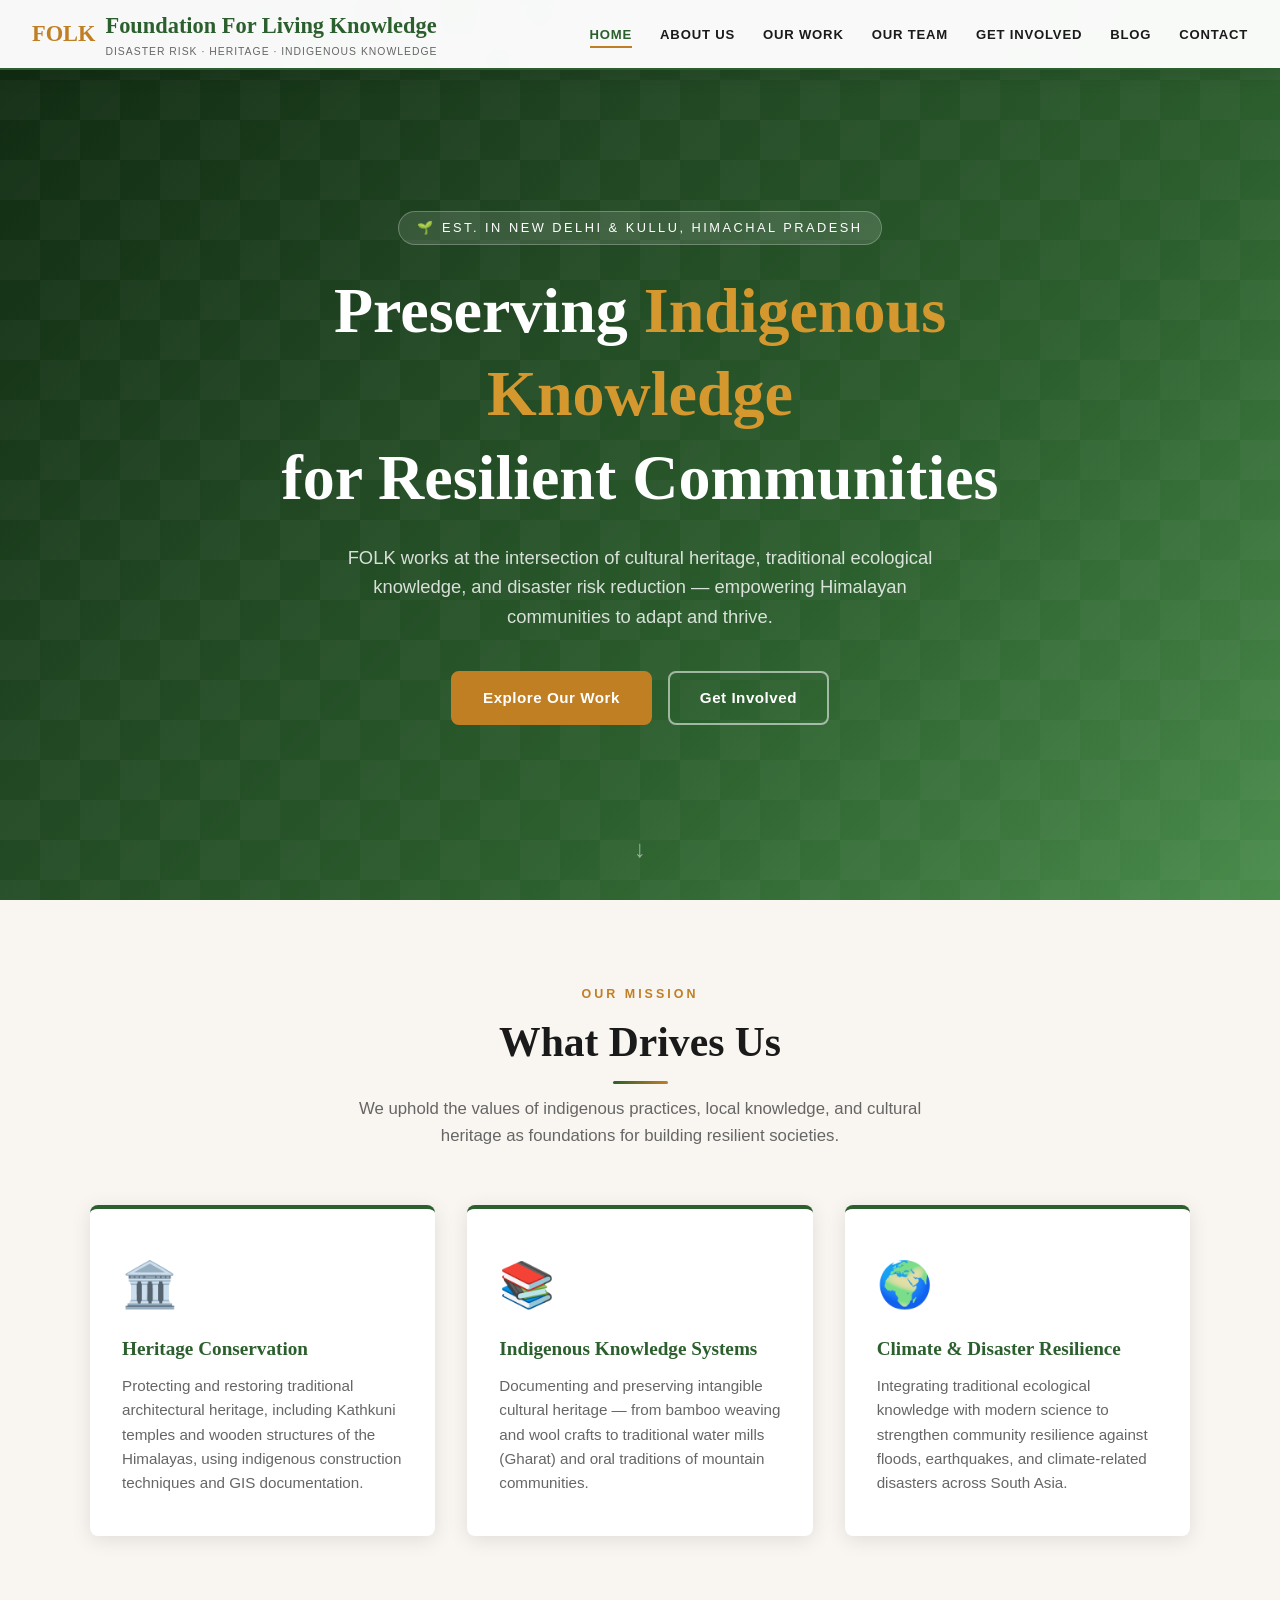
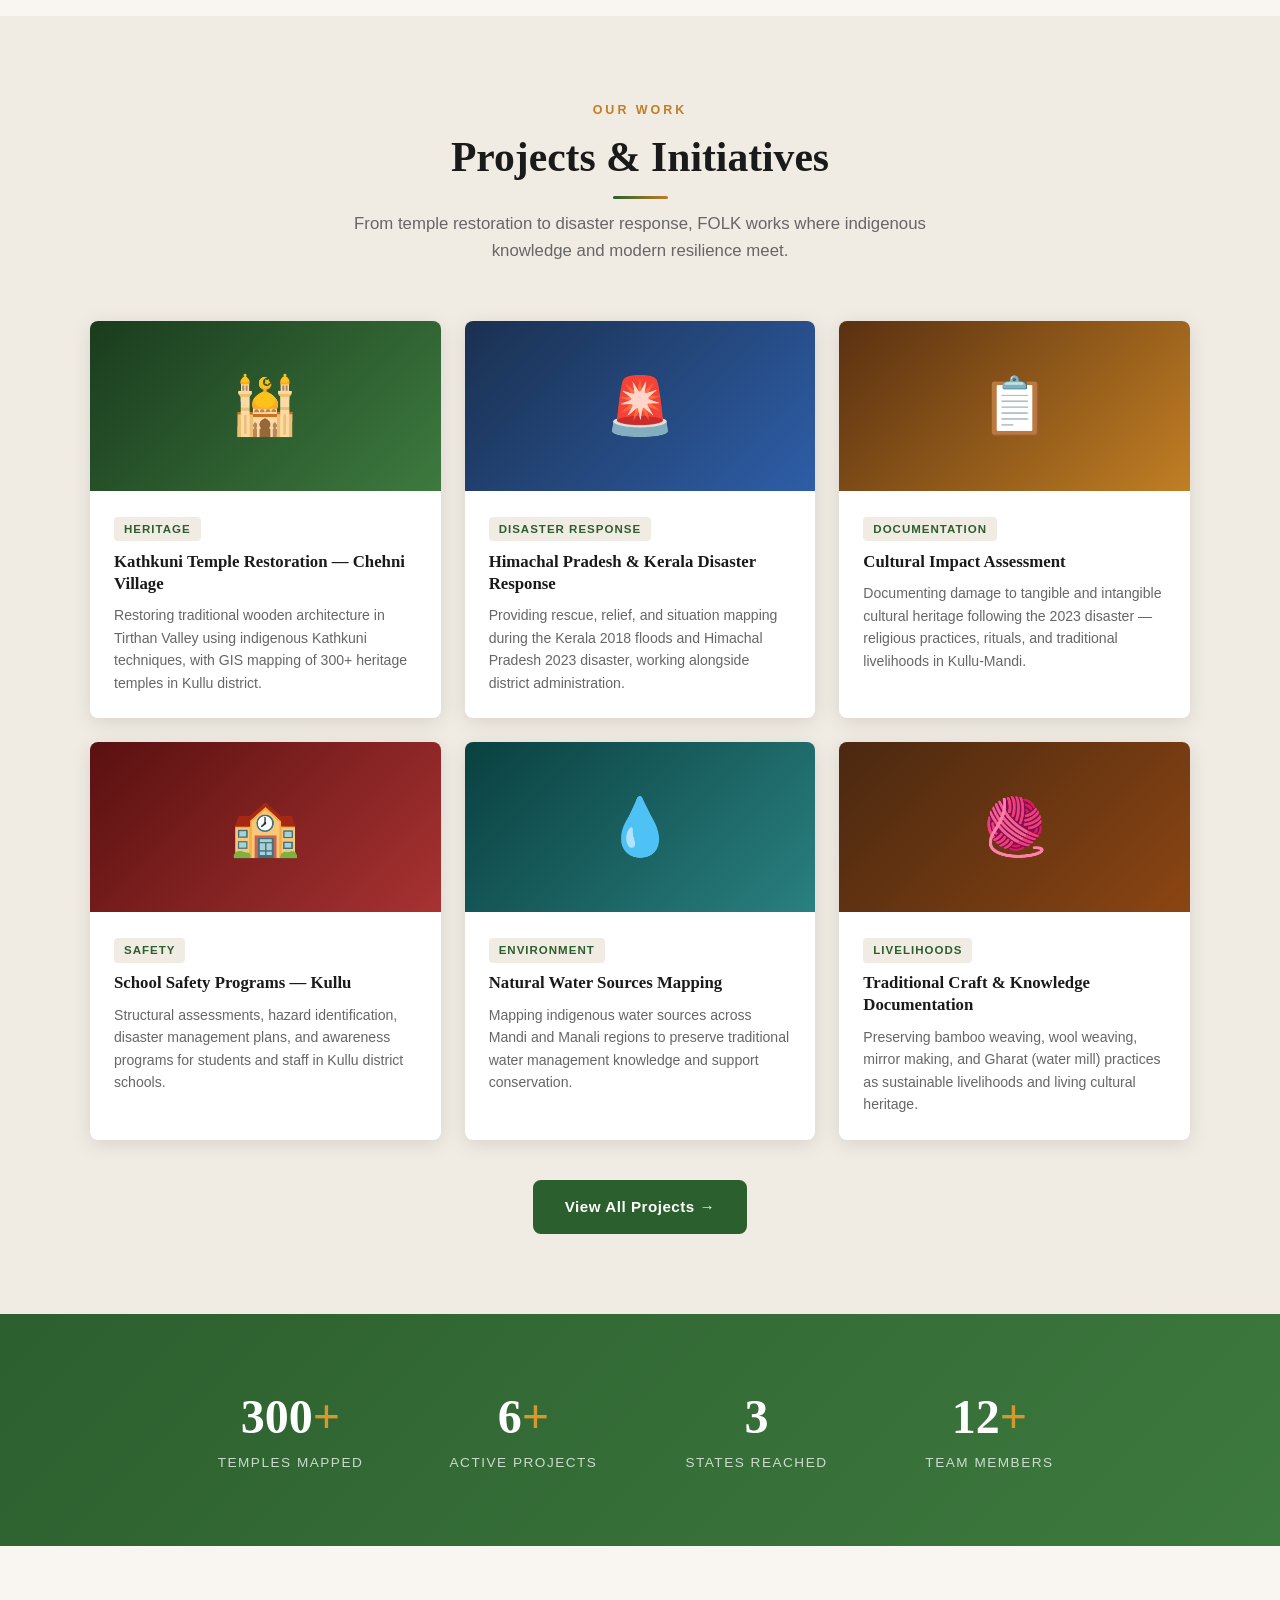
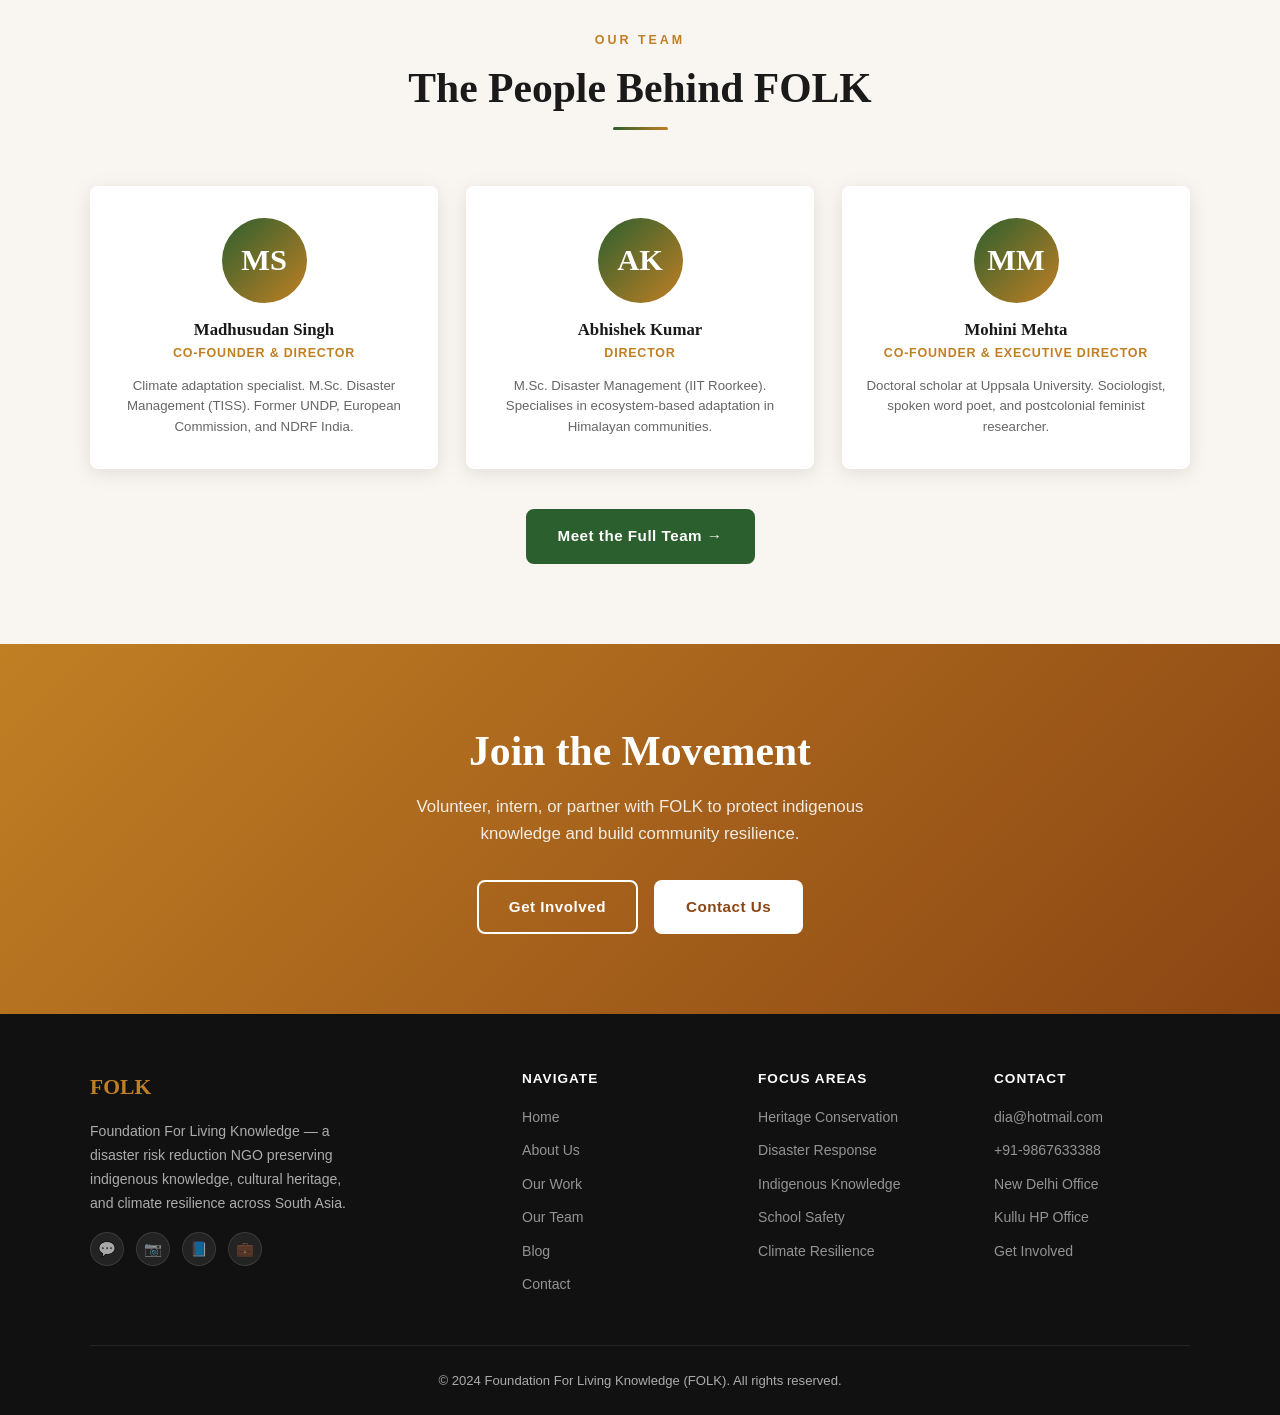
==== index.html @ 26326aa1 "Initial commit: FOLK website — hardcoded HTML/CSS/JS from folkglobal.org" ====
<!DOCTYPE html>
<html lang="en">
<head>
  <meta charset="UTF-8" />
  <meta name="viewport" content="width=device-width, initial-scale=1.0" />
  <title>FOLK — Foundation For Living Knowledge</title>
  <meta name="description" content="FOLK (Foundation For Living Knowledge) works to uphold indigenous practices, local knowledge, and cultural heritage for resilient societies facing disaster and climate change." />
  <meta name="keywords" content="FOLK, indigenous knowledge, disaster risk reduction, heritage conservation, Himachal Pradesh, climate resilience" />
  <link rel="canonical" href="https://folkglobal.org/" />
  <meta property="og:title" content="FOLK — Foundation For Living Knowledge" />
  <meta property="og:description" content="Upholding indigenous practices and cultural heritage for resilient communities." />
  <meta property="og:type" content="website" />
  <link rel="stylesheet" href="css/style.css" />
  <link rel="icon" href="data:image/svg+xml,<svg xmlns='http://www.w3.org/2000/svg' viewBox='0 0 100 100'><text y='.9em' font-size='90'>🌿</text></svg>" />
</head>
<body>

  <!-- Navbar -->
  <nav class="navbar">
    <a href="index.html" class="logo">
      <span class="folk">FOLK</span>
      <span>
        Foundation For Living Knowledge
        <span class="logo-sub">Disaster Risk · Heritage · Indigenous Knowledge</span>
      </span>
    </a>
    <button class="nav-toggle" aria-label="Toggle navigation">
      <span></span><span></span><span></span>
    </button>
    <ul class="nav-links">
      <li><a href="index.html" class="active">Home</a></li>
      <li><a href="about.html">About Us</a></li>
      <li><a href="our-work.html">Our Work</a></li>
      <li><a href="our-team.html">Our Team</a></li>
      <li><a href="get-involved.html">Get Involved</a></li>
      <li><a href="blog.html">Blog</a></li>
      <li><a href="contact.html">Contact</a></li>
    </ul>
  </nav>

  <!-- Hero -->
  <section class="hero">
    <div class="hero-content">
      <div class="hero-badge">🌱 Est. in New Delhi &amp; Kullu, Himachal Pradesh</div>
      <h1>Preserving <em>Indigenous Knowledge</em><br>for Resilient Communities</h1>
      <p>FOLK works at the intersection of cultural heritage, traditional ecological knowledge, and disaster risk reduction — empowering Himalayan communities to adapt and thrive.</p>
      <div class="hero-buttons">
        <a href="our-work.html" class="btn btn-primary">Explore Our Work</a>
        <a href="get-involved.html" class="btn btn-outline">Get Involved</a>
      </div>
    </div>
    <div class="hero-scroll">↓</div>
  </section>

  <!-- Mission Pillars -->
  <section class="section">
    <div class="container">
      <div class="section-header">
        <span class="section-label">Our Mission</span>
        <h2>What Drives Us</h2>
        <div class="divider"></div>
        <p>We uphold the values of indigenous practices, local knowledge, and cultural heritage as foundations for building resilient societies.</p>
      </div>
      <div class="pillars-grid">
        <div class="pillar-card">
          <div class="pillar-icon">🏛️</div>
          <h3>Heritage Conservation</h3>
          <p>Protecting and restoring traditional architectural heritage, including Kathkuni temples and wooden structures of the Himalayas, using indigenous construction techniques and GIS documentation.</p>
        </div>
        <div class="pillar-card">
          <div class="pillar-icon">📚</div>
          <h3>Indigenous Knowledge Systems</h3>
          <p>Documenting and preserving intangible cultural heritage — from bamboo weaving and wool crafts to traditional water mills (Gharat) and oral traditions of mountain communities.</p>
        </div>
        <div class="pillar-card">
          <div class="pillar-icon">🌍</div>
          <h3>Climate &amp; Disaster Resilience</h3>
          <p>Integrating traditional ecological knowledge with modern science to strengthen community resilience against floods, earthquakes, and climate-related disasters across South Asia.</p>
        </div>
      </div>
    </div>
  </section>

  <!-- Our Work Highlights -->
  <section class="section section-alt">
    <div class="container">
      <div class="section-header">
        <span class="section-label">Our Work</span>
        <h2>Projects &amp; Initiatives</h2>
        <div class="divider"></div>
        <p>From temple restoration to disaster response, FOLK works where indigenous knowledge and modern resilience meet.</p>
      </div>
      <div class="work-grid">
        <div class="work-card">
          <div class="work-card-img wc-green">🕌</div>
          <div class="work-card-body">
            <span class="work-tag">Heritage</span>
            <h3>Kathkuni Temple Restoration — Chehni Village</h3>
            <p>Restoring traditional wooden architecture in Tirthan Valley using indigenous Kathkuni techniques, with GIS mapping of 300+ heritage temples in Kullu district.</p>
          </div>
        </div>
        <div class="work-card">
          <div class="work-card-img wc-blue">🚨</div>
          <div class="work-card-body">
            <span class="work-tag">Disaster Response</span>
            <h3>Himachal Pradesh &amp; Kerala Disaster Response</h3>
            <p>Providing rescue, relief, and situation mapping during the Kerala 2018 floods and Himachal Pradesh 2023 disaster, working alongside district administration.</p>
          </div>
        </div>
        <div class="work-card">
          <div class="work-card-img wc-amber">📋</div>
          <div class="work-card-body">
            <span class="work-tag">Documentation</span>
            <h3>Cultural Impact Assessment</h3>
            <p>Documenting damage to tangible and intangible cultural heritage following the 2023 disaster — religious practices, rituals, and traditional livelihoods in Kullu-Mandi.</p>
          </div>
        </div>
        <div class="work-card">
          <div class="work-card-img wc-red">🏫</div>
          <div class="work-card-body">
            <span class="work-tag">Safety</span>
            <h3>School Safety Programs — Kullu</h3>
            <p>Structural assessments, hazard identification, disaster management plans, and awareness programs for students and staff in Kullu district schools.</p>
          </div>
        </div>
        <div class="work-card">
          <div class="work-card-img wc-teal">💧</div>
          <div class="work-card-body">
            <span class="work-tag">Environment</span>
            <h3>Natural Water Sources Mapping</h3>
            <p>Mapping indigenous water sources across Mandi and Manali regions to preserve traditional water management knowledge and support conservation.</p>
          </div>
        </div>
        <div class="work-card">
          <div class="work-card-img wc-brown">🧶</div>
          <div class="work-card-body">
            <span class="work-tag">Livelihoods</span>
            <h3>Traditional Craft &amp; Knowledge Documentation</h3>
            <p>Preserving bamboo weaving, wool weaving, mirror making, and Gharat (water mill) practices as sustainable livelihoods and living cultural heritage.</p>
          </div>
        </div>
      </div>
      <div style="text-align:center;margin-top:2.5rem">
        <a href="our-work.html" class="btn btn-green">View All Projects →</a>
      </div>
    </div>
  </section>

  <!-- Stats -->
  <section class="stats-section">
    <div class="stats-grid">
      <div class="stat-item"><h3>300<span>+</span></h3><p>Temples Mapped</p></div>
      <div class="stat-item"><h3>6<span>+</span></h3><p>Active Projects</p></div>
      <div class="stat-item"><h3>3</h3><p>States Reached</p></div>
      <div class="stat-item"><h3>12<span>+</span></h3><p>Team Members</p></div>
    </div>
  </section>

  <!-- Team Preview -->
  <section class="section">
    <div class="container">
      <div class="section-header">
        <span class="section-label">Our Team</span>
        <h2>The People Behind FOLK</h2>
        <div class="divider"></div>
      </div>
      <div class="team-grid">
        <div class="team-card">
          <div class="team-avatar">MS</div>
          <h3>Madhusudan Singh</h3>
          <div class="role">Co-Founder &amp; Director</div>
          <p>Climate adaptation specialist. M.Sc. Disaster Management (TISS). Former UNDP, European Commission, and NDRF India.</p>
        </div>
        <div class="team-card">
          <div class="team-avatar">AK</div>
          <h3>Abhishek Kumar</h3>
          <div class="role">Director</div>
          <p>M.Sc. Disaster Management (IIT Roorkee). Specialises in ecosystem-based adaptation in Himalayan communities.</p>
        </div>
        <div class="team-card">
          <div class="team-avatar">MM</div>
          <h3>Mohini Mehta</h3>
          <div class="role">Co-Founder &amp; Executive Director</div>
          <p>Doctoral scholar at Uppsala University. Sociologist, spoken word poet, and postcolonial feminist researcher.</p>
        </div>
      </div>
      <div style="text-align:center;margin-top:2.5rem">
        <a href="our-team.html" class="btn btn-green">Meet the Full Team →</a>
      </div>
    </div>
  </section>

  <!-- CTA -->
  <section class="cta-section">
    <div class="container">
      <h2>Join the Movement</h2>
      <p>Volunteer, intern, or partner with FOLK to protect indigenous knowledge and build community resilience.</p>
      <div style="display:flex;gap:1rem;justify-content:center;flex-wrap:wrap">
        <a href="get-involved.html" class="btn btn-outline" style="border-color:white;color:white">Get Involved</a>
        <a href="contact.html" class="btn" style="background:white;color:var(--accent)">Contact Us</a>
      </div>
    </div>
  </section>

  <!-- Footer -->
  <footer class="footer">
    <div class="footer-grid">
      <div class="footer-brand">
        <span class="logo"><span class="folk" style="color:var(--secondary)">FOLK</span></span>
        <p>Foundation For Living Knowledge — a disaster risk reduction NGO preserving indigenous knowledge, cultural heritage, and climate resilience across South Asia.</p>
        <div class="footer-social">
          <a href="https://api.whatsapp.com/message/43WELYTEPMSCD1" title="WhatsApp">💬</a>
          <a href="https://www.instagram.com/folk.organization" title="Instagram">📷</a>
          <a href="https://www.facebook.com/folk.organization" title="Facebook">📘</a>
          <a href="https://www.linkedin.com/company/82987163" title="LinkedIn">💼</a>
        </div>
      </div>
      <div>
        <h4>Navigate</h4>
        <ul>
          <li><a href="index.html">Home</a></li>
          <li><a href="about.html">About Us</a></li>
          <li><a href="our-work.html">Our Work</a></li>
          <li><a href="our-team.html">Our Team</a></li>
          <li><a href="blog.html">Blog</a></li>
          <li><a href="contact.html">Contact</a></li>
        </ul>
      </div>
      <div>
        <h4>Focus Areas</h4>
        <ul>
          <li><a href="our-work.html">Heritage Conservation</a></li>
          <li><a href="our-work.html">Disaster Response</a></li>
          <li><a href="our-work.html">Indigenous Knowledge</a></li>
          <li><a href="our-work.html">School Safety</a></li>
          <li><a href="our-work.html">Climate Resilience</a></li>
        </ul>
      </div>
      <div>
        <h4>Contact</h4>
        <ul>
          <li><a href="mailto:dia@hotmail.com">dia@hotmail.com</a></li>
          <li><a href="tel:+919867633388">+91-9867633388</a></li>
          <li><a href="contact.html">New Delhi Office</a></li>
          <li><a href="contact.html">Kullu HP Office</a></li>
          <li><a href="get-involved.html">Get Involved</a></li>
        </ul>
      </div>
    </div>
    <div class="footer-bottom">
      <p>© 2024 Foundation For Living Knowledge (FOLK). All rights reserved.</p>
    </div>
  </footer>

  <script src="js/main.js"></script>
</body>
</html>
---- css/style.css ----
:root {
  --primary: #2c5f2e;
  --primary-light: #3d7a3f;
  --secondary: #c17f24;
  --secondary-light: #d4982e;
  --accent: #8b4513;
  --bg: #f9f5f0;
  --bg-alt: #f0ebe3;
  --dark: #1a1a1a;
  --text: #333333;
  --text-light: #666666;
  --white: #ffffff;
  --shadow: 0 4px 20px rgba(0,0,0,0.1);
  --radius: 8px;
  --transition: 0.3s ease;
}

*, *::before, *::after { box-sizing: border-box; margin: 0; padding: 0; }
html { scroll-behavior: smooth; }
body { font-family: -apple-system, BlinkMacSystemFont, 'Segoe UI', Roboto, sans-serif; color: var(--text); background: var(--bg); line-height: 1.6; }
h1, h2, h3, h4, h5, h6 { font-family: Georgia, 'Times New Roman', serif; line-height: 1.3; }
a { color: var(--primary); text-decoration: none; transition: color var(--transition); }
a:hover { color: var(--secondary); }
img { max-width: 100%; height: auto; display: block; }

/* ── Navbar ── */
.navbar {
  position: fixed; top: 0; left: 0; right: 0; z-index: 1000;
  background: rgba(255,255,255,0.97); backdrop-filter: blur(10px);
  border-bottom: 2px solid var(--primary);
  padding: 0 2rem; display: flex; align-items: center;
  justify-content: space-between; height: 70px; box-shadow: var(--shadow);
}
.logo { display: flex; align-items: center; gap: 10px; font-family: Georgia, serif; font-size: 1.4rem; font-weight: bold; color: var(--primary); }
.logo .folk { color: var(--secondary); }
.logo-sub { font-size: 0.65rem; color: var(--text-light); letter-spacing: 1px; text-transform: uppercase; display: block; font-family: sans-serif; font-weight: normal; }
.nav-links { display: flex; list-style: none; gap: 1.75rem; align-items: center; }
.nav-links a { font-size: 0.82rem; font-weight: 600; color: var(--dark); padding: 4px 0; border-bottom: 2px solid transparent; transition: all var(--transition); letter-spacing: 0.8px; text-transform: uppercase; }
.nav-links a:hover, .nav-links a.active { color: var(--primary); border-bottom-color: var(--secondary); }
.nav-toggle { display: none; background: none; border: none; cursor: pointer; padding: 4px; }
.nav-toggle span { display: block; width: 24px; height: 2px; background: var(--dark); margin: 5px 0; transition: all var(--transition); }

/* ── Hero ── */
.hero {
  min-height: 100vh; background: linear-gradient(135deg, #0f2810 0%, #1e4220 30%, #2c5f2e 65%, #4a8c4c 100%);
  display: flex; align-items: center; justify-content: center;
  text-align: center; padding: 100px 2rem 4rem; position: relative; overflow: hidden;
}
.hero::before {
  content: ''; position: absolute; inset: 0;
  background: url("data:image/svg+xml,%3Csvg width='80' height='80' viewBox='0 0 80 80' xmlns='http://www.w3.org/2000/svg'%3E%3Cg fill='%23ffffff' fill-opacity='0.03' fill-rule='evenodd'%3E%3Cpath d='M0 0h40v40H0V0zm40 40h40v40H40V40z'/%3E%3C/g%3E%3C/svg%3E");
}
.hero-content { position: relative; max-width: 820px; }
.hero-badge { display: inline-block; background: rgba(255,255,255,0.12); color: var(--white); padding: 6px 18px; border-radius: 50px; font-size: 0.8rem; letter-spacing: 2.5px; text-transform: uppercase; margin-bottom: 1.5rem; border: 1px solid rgba(255,255,255,0.25); }
.hero h1 { font-size: clamp(2.2rem, 5.5vw, 4rem); color: var(--white); margin-bottom: 1.5rem; }
.hero h1 em { color: var(--secondary-light); font-style: normal; }
.hero p { font-size: 1.15rem; color: rgba(255,255,255,0.82); max-width: 620px; margin: 0 auto 2.5rem; }
.hero-buttons { display: flex; gap: 1rem; justify-content: center; flex-wrap: wrap; }
.hero-scroll { position: absolute; bottom: 2rem; left: 50%; transform: translateX(-50%); color: rgba(255,255,255,0.5); font-size: 1.5rem; animation: bounce 2s infinite; }
@keyframes bounce { 0%,100%{transform:translateX(-50%) translateY(0)} 50%{transform:translateX(-50%) translateY(8px)} }

/* ── Buttons ── */
.btn { display: inline-block; padding: 13px 30px; border-radius: var(--radius); font-size: 0.95rem; font-weight: 600; letter-spacing: 0.5px; transition: all var(--transition); cursor: pointer; border: 2px solid transparent; font-family: inherit; }
.btn-primary { background: var(--secondary); color: var(--white); border-color: var(--secondary); }
.btn-primary:hover { background: var(--secondary-light); border-color: var(--secondary-light); color: var(--white); transform: translateY(-2px); box-shadow: 0 8px 25px rgba(193,127,36,0.4); }
.btn-outline { background: transparent; color: var(--white); border-color: rgba(255,255,255,0.55); }
.btn-outline:hover { background: rgba(255,255,255,0.1); border-color: var(--white); color: var(--white); }
.btn-green { background: var(--primary); color: var(--white); border-color: var(--primary); }
.btn-green:hover { background: var(--primary-light); color: var(--white); transform: translateY(-2px); }

/* ── Layout ── */
.section { padding: 5rem 2rem; }
.section-alt { background: var(--bg-alt); }
.container { max-width: 1100px; margin: 0 auto; }
.section-header { text-align: center; margin-bottom: 3.5rem; }
.section-label { display: inline-block; color: var(--secondary); font-size: 0.78rem; letter-spacing: 3px; text-transform: uppercase; font-weight: 700; margin-bottom: 0.6rem; }
.section-header h2 { font-size: clamp(1.7rem, 4vw, 2.6rem); color: var(--dark); margin-bottom: 0.75rem; }
.section-header p { color: var(--text-light); max-width: 580px; margin: 0 auto; font-size: 1.05rem; }
.divider { width: 55px; height: 3px; background: linear-gradient(90deg, var(--primary), var(--secondary)); margin: 0.75rem auto; border-radius: 2px; }

/* ── Pillars ── */
.pillars-grid { display: grid; grid-template-columns: repeat(auto-fit, minmax(280px, 1fr)); gap: 2rem; }
.pillar-card { background: var(--white); border-radius: var(--radius); padding: 2.5rem 2rem; box-shadow: var(--shadow); border-top: 4px solid var(--primary); transition: transform var(--transition); }
.pillar-card:hover { transform: translateY(-6px); }
.pillar-icon { font-size: 2.8rem; margin-bottom: 1rem; }
.pillar-card h3 { color: var(--primary); font-size: 1.2rem; margin-bottom: 0.75rem; }
.pillar-card p { color: var(--text-light); font-size: 0.95rem; }

/* ── Work Cards ── */
.work-grid { display: grid; grid-template-columns: repeat(auto-fit, minmax(310px, 1fr)); gap: 1.5rem; }
.work-card { background: var(--white); border-radius: var(--radius); overflow: hidden; box-shadow: var(--shadow); transition: transform var(--transition); }
.work-card:hover { transform: translateY(-5px); }
.work-card-img { height: 170px; display: flex; align-items: center; justify-content: center; font-size: 3.5rem; }
.wc-green { background: linear-gradient(135deg, #1a3c1d, #3d7a3f); }
.wc-blue  { background: linear-gradient(135deg, #1a3050, #2e5ea8); }
.wc-amber { background: linear-gradient(135deg, #5a3010, #c17f24); }
.wc-red   { background: linear-gradient(135deg, #5a1010, #a83232); }
.wc-teal  { background: linear-gradient(135deg, #0a4040, #2a8080); }
.wc-brown { background: linear-gradient(135deg, #4a2810, #8b4513); }
.work-card-body { padding: 1.5rem; }
.work-card-body h3 { color: var(--dark); font-size: 1.05rem; margin-bottom: 0.6rem; }
.work-card-body p { color: var(--text-light); font-size: 0.88rem; line-height: 1.6; }
.work-tag { display: inline-block; background: var(--bg-alt); color: var(--primary); font-size: 0.72rem; font-weight: 700; letter-spacing: 1px; text-transform: uppercase; padding: 3px 10px; border-radius: 4px; margin-bottom: 0.6rem; }

/* ── Stats ── */
.stats-section { background: linear-gradient(135deg, var(--primary), var(--primary-light)); padding: 4.5rem 2rem; }
.stats-grid { display: grid; grid-template-columns: repeat(auto-fit, minmax(150px, 1fr)); gap: 2rem; text-align: center; max-width: 900px; margin: 0 auto; }
.stat-item h3 { font-size: 3rem; color: var(--white); margin-bottom: 0.25rem; }
.stat-item h3 span { color: var(--secondary-light); }
.stat-item p { color: rgba(255,255,255,0.75); font-size: 0.85rem; text-transform: uppercase; letter-spacing: 1.5px; }

/* ── Team ── */
.team-grid { display: grid; grid-template-columns: repeat(auto-fit, minmax(230px, 1fr)); gap: 1.75rem; }
.team-card { background: var(--white); border-radius: var(--radius); padding: 2rem 1.5rem; text-align: center; box-shadow: var(--shadow); transition: transform var(--transition); }
.team-card:hover { transform: translateY(-5px); }
.team-avatar { width: 85px; height: 85px; border-radius: 50%; background: linear-gradient(135deg, var(--primary), var(--secondary)); margin: 0 auto 1rem; display: flex; align-items: center; justify-content: center; color: var(--white); font-size: 1.9rem; font-family: Georgia, serif; font-weight: bold; }
.team-card h3 { color: var(--dark); font-size: 1.05rem; margin-bottom: 0.2rem; }
.team-card .role { color: var(--secondary); font-size: 0.78rem; font-weight: 700; text-transform: uppercase; letter-spacing: 0.8px; margin-bottom: 0.75rem; font-family: sans-serif; }
.team-card p { color: var(--text-light); font-size: 0.83rem; line-height: 1.55; }

/* ── Blog ── */
.blog-grid { display: grid; grid-template-columns: repeat(auto-fit, minmax(300px, 1fr)); gap: 2rem; }
.blog-card { background: var(--white); border-radius: var(--radius); overflow: hidden; box-shadow: var(--shadow); transition: transform var(--transition); }
.blog-card:hover { transform: translateY(-5px); }
.blog-card-img { height: 195px; display: flex; align-items: center; justify-content: center; font-size: 3.5rem; }
.bc-mountain { background: linear-gradient(135deg, #1a2a3a, #3a5a7a); }
.bc-festival { background: linear-gradient(135deg, #4a1a10, #9a3a20); }
.bc-mill    { background: linear-gradient(135deg, #1a3a1a, #2a6a2a); }
.blog-card-body { padding: 1.5rem; }
.blog-meta { color: var(--text-light); font-size: 0.78rem; margin-bottom: 0.6rem; display: flex; gap: 0.75rem; align-items: center; }
.blog-meta .dot { width: 4px; height: 4px; background: var(--text-light); border-radius: 50%; }
.blog-card-body h3 { color: var(--dark); font-size: 1.05rem; margin-bottom: 0.6rem; line-height: 1.45; }
.blog-card-body p { color: var(--text-light); font-size: 0.88rem; margin-bottom: 1rem; line-height: 1.6; }
.read-more { color: var(--primary); font-size: 0.85rem; font-weight: 600; display: inline-flex; align-items: center; gap: 4px; }
.read-more:hover { color: var(--secondary); gap: 8px; }

/* ── Contact ── */
.contact-grid { display: grid; grid-template-columns: 1fr 1.6fr; gap: 3rem; align-items: start; }
.contact-info h3 { color: var(--primary); margin-bottom: 1.5rem; font-size: 1.4rem; }
.contact-item { display: flex; gap: 1rem; margin-bottom: 1.75rem; align-items: flex-start; }
.contact-icon { font-size: 1.4rem; flex-shrink: 0; margin-top: 2px; }
.contact-item h4 { color: var(--dark); font-size: 0.8rem; font-family: sans-serif; text-transform: uppercase; letter-spacing: 0.8px; margin-bottom: 4px; font-weight: 700; }
.contact-item p, .contact-item a { color: var(--text-light); font-size: 0.93rem; }
.contact-form { background: var(--white); padding: 2.5rem; border-radius: var(--radius); box-shadow: var(--shadow); }
.contact-form h3 { color: var(--dark); margin-bottom: 1.5rem; font-size: 1.35rem; }
.form-row { display: grid; grid-template-columns: 1fr 1fr; gap: 1rem; }
.form-group { margin-bottom: 1rem; }
.form-group label { display: block; color: var(--text); font-size: 0.78rem; font-weight: 700; margin-bottom: 0.4rem; text-transform: uppercase; letter-spacing: 0.7px; }
.form-group input, .form-group textarea, .form-group select { width: 100%; padding: 10px 13px; border: 1.5px solid #ddd; border-radius: 6px; font-size: 0.93rem; color: var(--text); background: var(--bg); transition: border-color var(--transition); font-family: inherit; }
.form-group input:focus, .form-group textarea:focus, .form-group select:focus { outline: none; border-color: var(--primary); background: var(--white); }
.form-group textarea { min-height: 120px; resize: vertical; }

/* ── Social ── */
.social-links { display: flex; gap: 0.75rem; flex-wrap: wrap; margin-top: 1.5rem; }
.social-link { display: flex; align-items: center; gap: 7px; padding: 8px 16px; background: var(--bg-alt); border-radius: 50px; font-size: 0.82rem; color: var(--text); transition: all var(--transition); border: 1px solid #ddd; }
.social-link:hover { background: var(--primary); color: var(--white); border-color: var(--primary); }

/* ── Page Hero ── */
.page-hero { background: linear-gradient(135deg, #0f2810 0%, #1e4220 40%, #2c5f2e 80%, #3d7a3f 100%); padding: 140px 2rem 70px; text-align: center; }
.page-hero h1 { font-size: clamp(2rem, 5vw, 3.2rem); color: var(--white); margin-bottom: 1rem; }
.page-hero p { font-size: 1.05rem; color: rgba(255,255,255,0.82); max-width: 600px; margin: 0 auto; }

/* ── CTA ── */
.cta-section { background: linear-gradient(135deg, var(--secondary), var(--accent)); padding: 5rem 2rem; text-align: center; }
.cta-section h2 { font-size: clamp(1.8rem, 4vw, 2.6rem); margin-bottom: 1rem; color: var(--white); }
.cta-section p { color: rgba(255,255,255,0.88); max-width: 500px; margin: 0 auto 2rem; font-size: 1.05rem; }

/* ── Involve ── */
.involve-grid { display: grid; grid-template-columns: repeat(auto-fit, minmax(270px, 1fr)); gap: 2rem; }
.involve-card { background: var(--white); border-radius: var(--radius); padding: 2.5rem 2rem; box-shadow: var(--shadow); text-align: center; border-bottom: 4px solid var(--secondary); transition: transform var(--transition); }
.involve-card:hover { transform: translateY(-6px); }
.involve-card .icon { font-size: 3rem; margin-bottom: 1rem; }
.involve-card h3 { color: var(--primary); margin-bottom: 0.75rem; font-size: 1.25rem; }
.involve-card p { color: var(--text-light); margin-bottom: 1.75rem; font-size: 0.93rem; }

/* ── About ── */
.about-intro { display: grid; grid-template-columns: 1fr 1fr; gap: 3.5rem; align-items: center; }
.about-img-box { height: 420px; background: linear-gradient(135deg, var(--primary), var(--secondary)); border-radius: var(--radius); display: flex; align-items: center; justify-content: center; font-size: 6rem; box-shadow: var(--shadow); }
.about-text h2 { color: var(--dark); font-size: 2rem; margin-bottom: 1rem; }
.about-text p { color: var(--text-light); margin-bottom: 1rem; font-size: 0.97rem; }
.values-grid { display: grid; grid-template-columns: repeat(auto-fit, minmax(240px, 1fr)); gap: 1.5rem; }
.value-item { display: flex; gap: 1rem; align-items: flex-start; background: var(--white); padding: 1.25rem; border-radius: var(--radius); box-shadow: 0 2px 10px rgba(0,0,0,0.06); }
.value-icon { font-size: 1.6rem; flex-shrink: 0; }
.value-item h4 { color: var(--dark); margin-bottom: 0.2rem; font-size: 0.95rem; }
.value-item p { color: var(--text-light); font-size: 0.85rem; }
.partner-logos { display: flex; flex-wrap: wrap; gap: 1rem; align-items: center; }
.partner-badge { background: var(--white); border: 1px solid #ddd; border-radius: 6px; padding: 0.6rem 1.2rem; font-size: 0.85rem; color: var(--text); }

/* ── Footer ── */
.footer { background: #111; color: rgba(255,255,255,0.65); padding: 3.5rem 2rem 1.5rem; }
.footer-grid { display: grid; grid-template-columns: 2fr 1fr 1fr 1fr; gap: 2.5rem; max-width: 1100px; margin: 0 auto; }
.footer-brand .logo { color: var(--white); font-family: Georgia, serif; font-size: 1.35rem; font-weight: bold; margin-bottom: 1rem; display: block; }
.footer-brand p { font-size: 0.88rem; line-height: 1.7; max-width: 270px; }
.footer h4 { color: var(--white); margin-bottom: 1rem; font-size: 0.85rem; font-family: sans-serif; letter-spacing: 1px; text-transform: uppercase; }
.footer ul { list-style: none; }
.footer ul li { margin-bottom: 0.5rem; }
.footer ul a { color: rgba(255,255,255,0.55); font-size: 0.88rem; transition: color var(--transition); }
.footer ul a:hover { color: var(--secondary); }
.footer-bottom { border-top: 1px solid rgba(255,255,255,0.08); margin-top: 2.5rem; padding-top: 1.5rem; text-align: center; font-size: 0.82rem; max-width: 1100px; margin-left: auto; margin-right: auto; }
.footer-social { display: flex; gap: 0.75rem; margin-top: 1rem; }
.footer-social a { width: 34px; height: 34px; border-radius: 50%; background: rgba(255,255,255,0.08); display: flex; align-items: center; justify-content: center; font-size: 0.9rem; color: rgba(255,255,255,0.6); transition: all var(--transition); border: 1px solid rgba(255,255,255,0.1); }
.footer-social a:hover { background: var(--secondary); color: var(--white); border-color: var(--secondary); }

/* ── Responsive ── */
@media (max-width: 900px) {
  .footer-grid { grid-template-columns: 1fr 1fr; }
  .about-intro { grid-template-columns: 1fr; }
  .about-img-box { height: 260px; }
  .contact-grid { grid-template-columns: 1fr; }
}
@media (max-width: 768px) {
  .nav-links { display: none; flex-direction: column; position: fixed; top: 70px; left: 0; right: 0; background: var(--white); padding: 1.25rem 2rem; box-shadow: 0 10px 30px rgba(0,0,0,0.12); gap: 0; border-top: 1px solid #eee; }
  .nav-links.open { display: flex; }
  .nav-links li { border-bottom: 1px solid #f0f0f0; }
  .nav-links a { display: block; padding: 0.85rem 0; }
  .nav-toggle { display: block; }
  .hero { padding: 90px 1.5rem 3rem; }
  .hero-buttons { flex-direction: column; align-items: center; }
  .section { padding: 3.5rem 1.5rem; }
  .form-row { grid-template-columns: 1fr; }
}
@media (max-width: 480px) {
  .footer-grid { grid-template-columns: 1fr; }
  .navbar { padding: 0 1rem; }
  .logo-sub { display: none; }
}
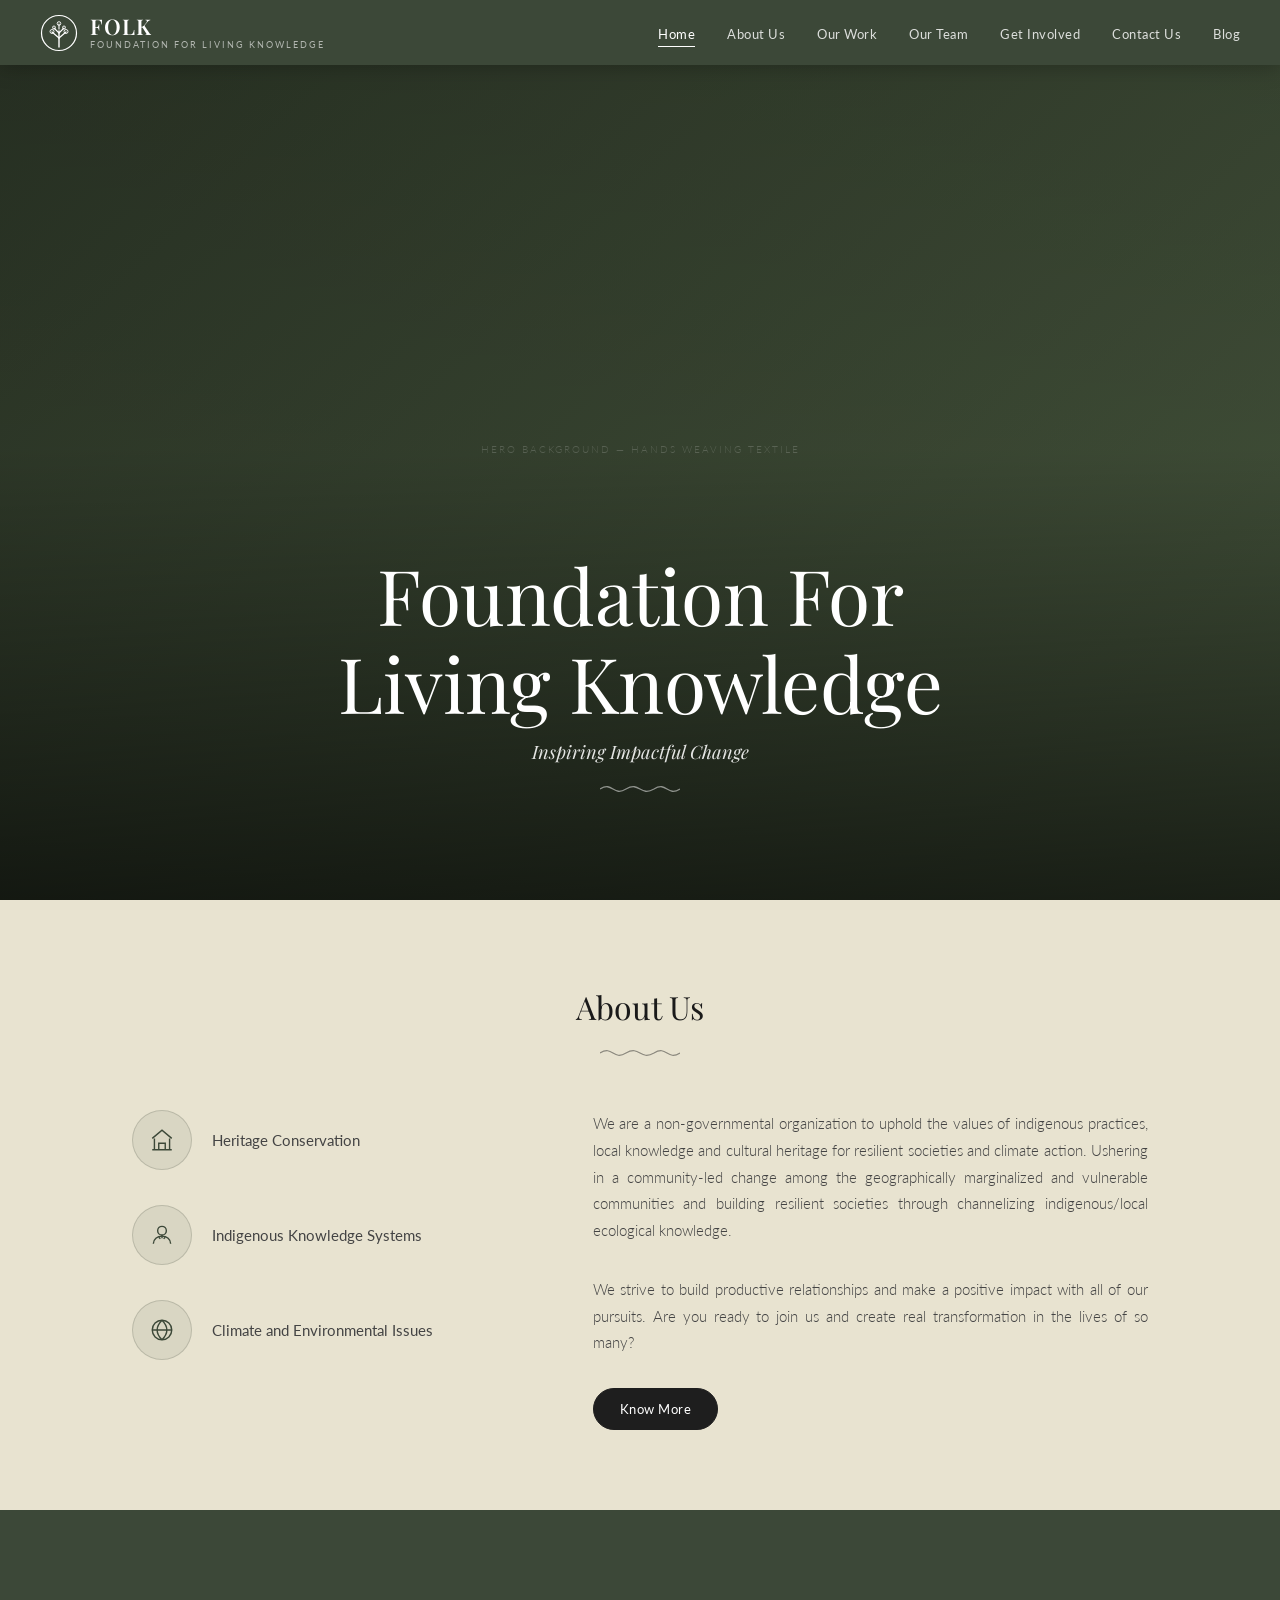
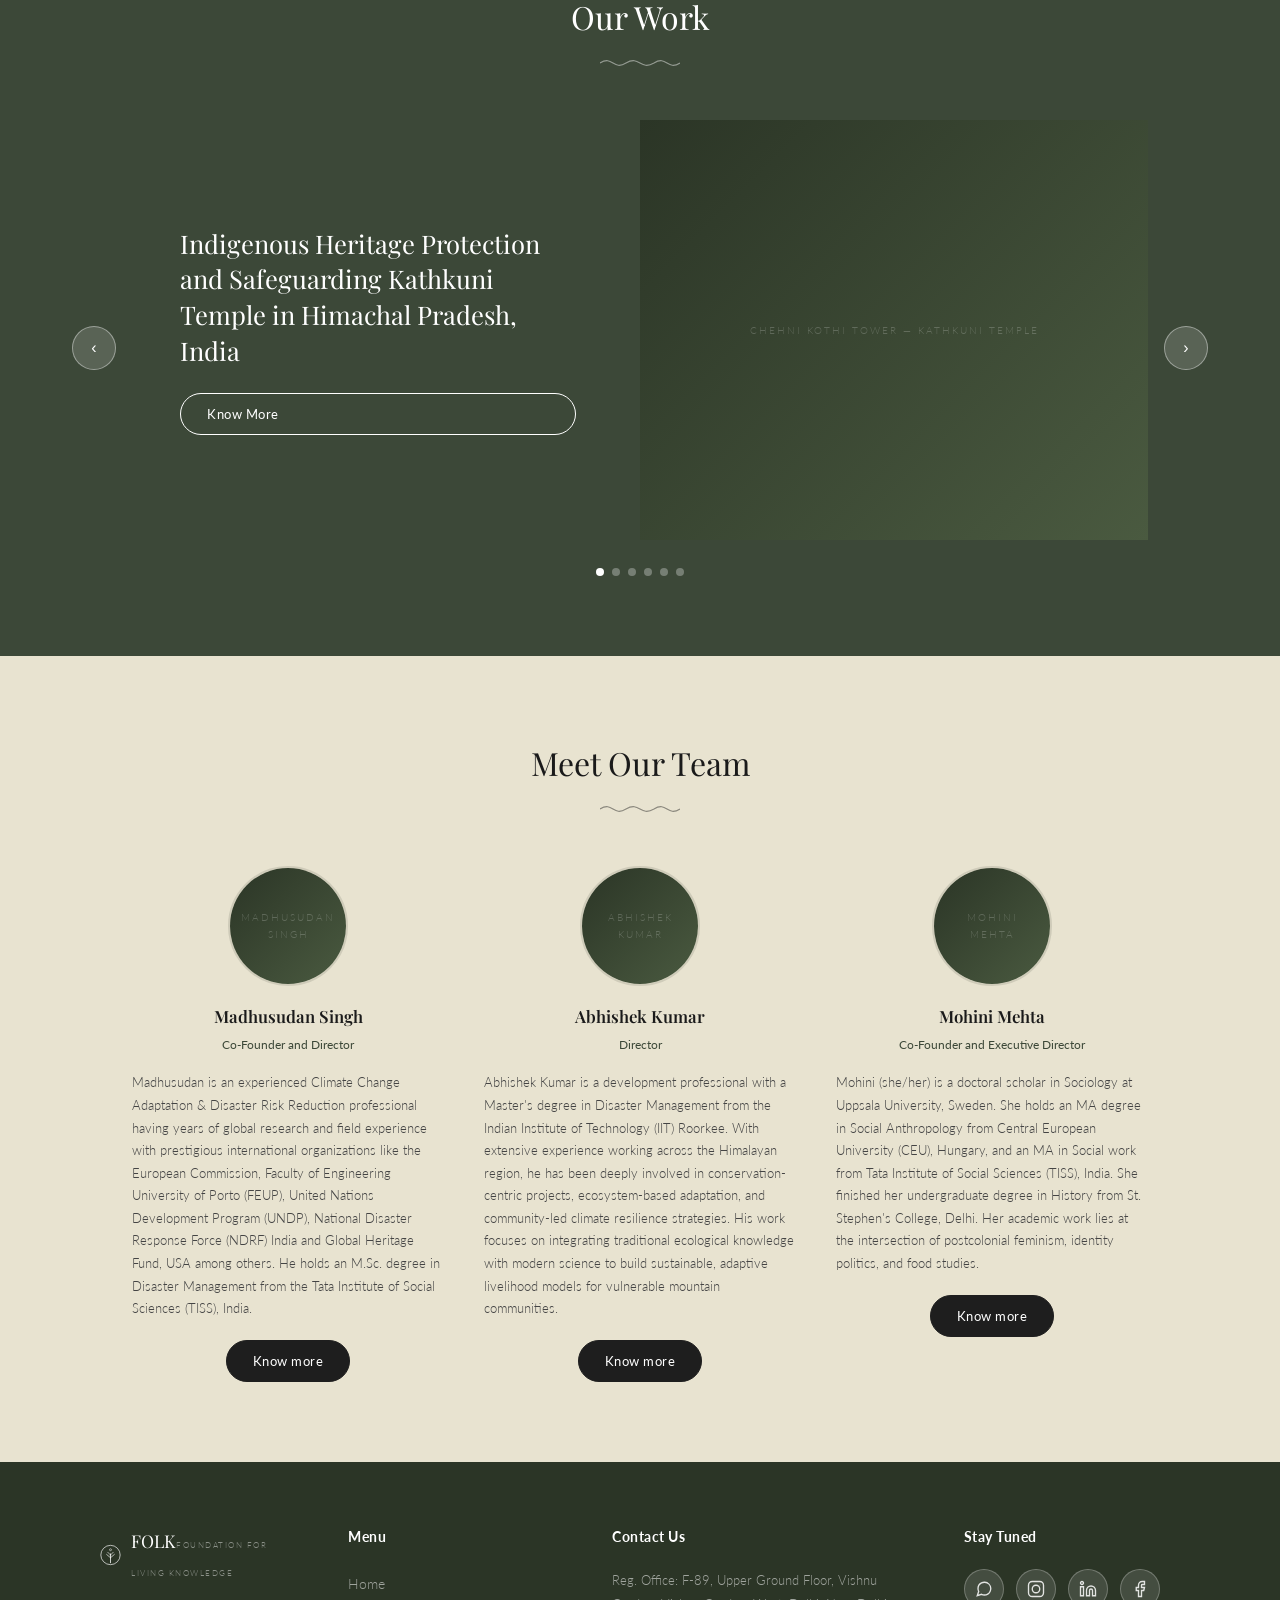
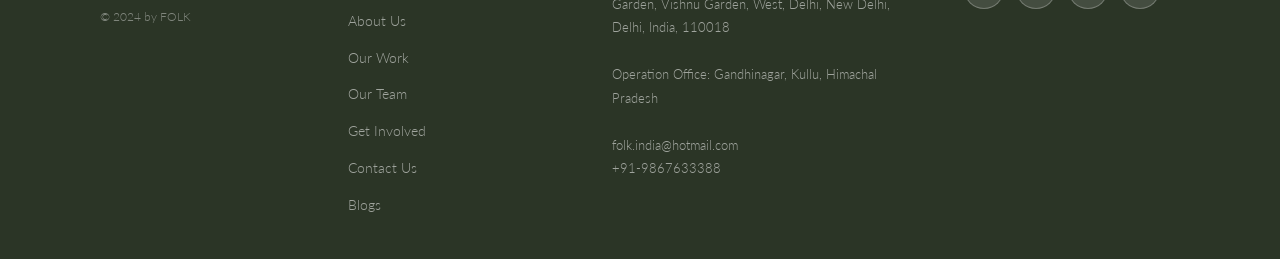
==== commit 4b8815c9: "Redesign: match original FOLK Wix design — dark olive/cream theme, Playfair Display, wavy decorators" ====
--- a/index.html
+++ b/index.html
@@ -1,257 +1,248 @@
 <!DOCTYPE html>
 <html lang="en">
 <head>
-  <meta charset="UTF-8" />
-  <meta name="viewport" content="width=device-width, initial-scale=1.0" />
+  <meta charset="UTF-8" /><meta name="viewport" content="width=device-width, initial-scale=1.0" />
   <title>FOLK — Foundation For Living Knowledge</title>
-  <meta name="description" content="FOLK (Foundation For Living Knowledge) works to uphold indigenous practices, local knowledge, and cultural heritage for resilient societies facing disaster and climate change." />
-  <meta name="keywords" content="FOLK, indigenous knowledge, disaster risk reduction, heritage conservation, Himachal Pradesh, climate resilience" />
-  <link rel="canonical" href="https://folkglobal.org/" />
-  <meta property="og:title" content="FOLK — Foundation For Living Knowledge" />
-  <meta property="og:description" content="Upholding indigenous practices and cultural heritage for resilient communities." />
-  <meta property="og:type" content="website" />
+  <meta name="description" content="Foundation For Living Knowledge — upholding indigenous practices, local knowledge and cultural heritage for resilient societies and climate action." />
   <link rel="stylesheet" href="css/style.css" />
   <link rel="icon" href="data:image/svg+xml,<svg xmlns='http://www.w3.org/2000/svg' viewBox='0 0 100 100'><text y='.9em' font-size='90'>🌿</text></svg>" />
 </head>
 <body>
 
-  <!-- Navbar -->
-  <nav class="navbar">
-    <a href="index.html" class="logo">
-      <span class="folk">FOLK</span>
-      <span>
-        Foundation For Living Knowledge
-        <span class="logo-sub">Disaster Risk · Heritage · Indigenous Knowledge</span>
-      </span>
-    </a>
-    <button class="nav-toggle" aria-label="Toggle navigation">
-      <span></span><span></span><span></span>
-    </button>
-    <ul class="nav-links">
-      <li><a href="index.html" class="active">Home</a></li>
-      <li><a href="about.html">About Us</a></li>
-      <li><a href="our-work.html">Our Work</a></li>
-      <li><a href="our-team.html">Our Team</a></li>
-      <li><a href="get-involved.html">Get Involved</a></li>
-      <li><a href="blog.html">Blog</a></li>
-      <li><a href="contact.html">Contact</a></li>
-    </ul>
-  </nav>
-
-  <!-- Hero -->
-  <section class="hero">
-    <div class="hero-content">
-      <div class="hero-badge">🌱 Est. in New Delhi &amp; Kullu, Himachal Pradesh</div>
-      <h1>Preserving <em>Indigenous Knowledge</em><br>for Resilient Communities</h1>
-      <p>FOLK works at the intersection of cultural heritage, traditional ecological knowledge, and disaster risk reduction — empowering Himalayan communities to adapt and thrive.</p>
-      <div class="hero-buttons">
-        <a href="our-work.html" class="btn btn-primary">Explore Our Work</a>
-        <a href="get-involved.html" class="btn btn-outline">Get Involved</a>
-      </div>
-    </div>
-    <div class="hero-scroll">↓</div>
-  </section>
-
-  <!-- Mission Pillars -->
-  <section class="section">
-    <div class="container">
-      <div class="section-header">
-        <span class="section-label">Our Mission</span>
-        <h2>What Drives Us</h2>
-        <div class="divider"></div>
-        <p>We uphold the values of indigenous practices, local knowledge, and cultural heritage as foundations for building resilient societies.</p>
-      </div>
-      <div class="pillars-grid">
-        <div class="pillar-card">
-          <div class="pillar-icon">🏛️</div>
-          <h3>Heritage Conservation</h3>
-          <p>Protecting and restoring traditional architectural heritage, including Kathkuni temples and wooden structures of the Himalayas, using indigenous construction techniques and GIS documentation.</p>
-        </div>
-        <div class="pillar-card">
-          <div class="pillar-icon">📚</div>
-          <h3>Indigenous Knowledge Systems</h3>
-          <p>Documenting and preserving intangible cultural heritage — from bamboo weaving and wool crafts to traditional water mills (Gharat) and oral traditions of mountain communities.</p>
-        </div>
-        <div class="pillar-card">
-          <div class="pillar-icon">🌍</div>
-          <h3>Climate &amp; Disaster Resilience</h3>
-          <p>Integrating traditional ecological knowledge with modern science to strengthen community resilience against floods, earthquakes, and climate-related disasters across South Asia.</p>
-        </div>
-      </div>
-    </div>
-  </section>
-
-  <!-- Our Work Highlights -->
-  <section class="section section-alt">
-    <div class="container">
-      <div class="section-header">
-        <span class="section-label">Our Work</span>
-        <h2>Projects &amp; Initiatives</h2>
-        <div class="divider"></div>
-        <p>From temple restoration to disaster response, FOLK works where indigenous knowledge and modern resilience meet.</p>
-      </div>
-      <div class="work-grid">
-        <div class="work-card">
-          <div class="work-card-img wc-green">🕌</div>
-          <div class="work-card-body">
-            <span class="work-tag">Heritage</span>
-            <h3>Kathkuni Temple Restoration — Chehni Village</h3>
-            <p>Restoring traditional wooden architecture in Tirthan Valley using indigenous Kathkuni techniques, with GIS mapping of 300+ heritage temples in Kullu district.</p>
-          </div>
-        </div>
-        <div class="work-card">
-          <div class="work-card-img wc-blue">🚨</div>
-          <div class="work-card-body">
-            <span class="work-tag">Disaster Response</span>
-            <h3>Himachal Pradesh &amp; Kerala Disaster Response</h3>
-            <p>Providing rescue, relief, and situation mapping during the Kerala 2018 floods and Himachal Pradesh 2023 disaster, working alongside district administration.</p>
-          </div>
-        </div>
-        <div class="work-card">
-          <div class="work-card-img wc-amber">📋</div>
-          <div class="work-card-body">
-            <span class="work-tag">Documentation</span>
-            <h3>Cultural Impact Assessment</h3>
-            <p>Documenting damage to tangible and intangible cultural heritage following the 2023 disaster — religious practices, rituals, and traditional livelihoods in Kullu-Mandi.</p>
-          </div>
-        </div>
-        <div class="work-card">
-          <div class="work-card-img wc-red">🏫</div>
-          <div class="work-card-body">
-            <span class="work-tag">Safety</span>
-            <h3>School Safety Programs — Kullu</h3>
-            <p>Structural assessments, hazard identification, disaster management plans, and awareness programs for students and staff in Kullu district schools.</p>
-          </div>
-        </div>
-        <div class="work-card">
-          <div class="work-card-img wc-teal">💧</div>
-          <div class="work-card-body">
-            <span class="work-tag">Environment</span>
-            <h3>Natural Water Sources Mapping</h3>
-            <p>Mapping indigenous water sources across Mandi and Manali regions to preserve traditional water management knowledge and support conservation.</p>
-          </div>
-        </div>
-        <div class="work-card">
-          <div class="work-card-img wc-brown">🧶</div>
-          <div class="work-card-body">
-            <span class="work-tag">Livelihoods</span>
-            <h3>Traditional Craft &amp; Knowledge Documentation</h3>
-            <p>Preserving bamboo weaving, wool weaving, mirror making, and Gharat (water mill) practices as sustainable livelihoods and living cultural heritage.</p>
-          </div>
-        </div>
-      </div>
-      <div style="text-align:center;margin-top:2.5rem">
-        <a href="our-work.html" class="btn btn-green">View All Projects →</a>
-      </div>
-    </div>
-  </section>
-
-  <!-- Stats -->
-  <section class="stats-section">
-    <div class="stats-grid">
-      <div class="stat-item"><h3>300<span>+</span></h3><p>Temples Mapped</p></div>
-      <div class="stat-item"><h3>6<span>+</span></h3><p>Active Projects</p></div>
-      <div class="stat-item"><h3>3</h3><p>States Reached</p></div>
-      <div class="stat-item"><h3>12<span>+</span></h3><p>Team Members</p></div>
-    </div>
-  </section>
-
-  <!-- Team Preview -->
-  <section class="section">
-    <div class="container">
-      <div class="section-header">
-        <span class="section-label">Our Team</span>
-        <h2>The People Behind FOLK</h2>
-        <div class="divider"></div>
-      </div>
-      <div class="team-grid">
-        <div class="team-card">
-          <div class="team-avatar">MS</div>
-          <h3>Madhusudan Singh</h3>
-          <div class="role">Co-Founder &amp; Director</div>
-          <p>Climate adaptation specialist. M.Sc. Disaster Management (TISS). Former UNDP, European Commission, and NDRF India.</p>
-        </div>
-        <div class="team-card">
-          <div class="team-avatar">AK</div>
-          <h3>Abhishek Kumar</h3>
-          <div class="role">Director</div>
-          <p>M.Sc. Disaster Management (IIT Roorkee). Specialises in ecosystem-based adaptation in Himalayan communities.</p>
-        </div>
-        <div class="team-card">
-          <div class="team-avatar">MM</div>
-          <h3>Mohini Mehta</h3>
-          <div class="role">Co-Founder &amp; Executive Director</div>
-          <p>Doctoral scholar at Uppsala University. Sociologist, spoken word poet, and postcolonial feminist researcher.</p>
-        </div>
-      </div>
-      <div style="text-align:center;margin-top:2.5rem">
-        <a href="our-team.html" class="btn btn-green">Meet the Full Team →</a>
-      </div>
-    </div>
-  </section>
-
-  <!-- CTA -->
-  <section class="cta-section">
-    <div class="container">
-      <h2>Join the Movement</h2>
-      <p>Volunteer, intern, or partner with FOLK to protect indigenous knowledge and build community resilience.</p>
-      <div style="display:flex;gap:1rem;justify-content:center;flex-wrap:wrap">
-        <a href="get-involved.html" class="btn btn-outline" style="border-color:white;color:white">Get Involved</a>
-        <a href="contact.html" class="btn" style="background:white;color:var(--accent)">Contact Us</a>
-      </div>
-    </div>
-  </section>
-
-  <!-- Footer -->
-  <footer class="footer">
-    <div class="footer-grid">
-      <div class="footer-brand">
-        <span class="logo"><span class="folk" style="color:var(--secondary)">FOLK</span></span>
-        <p>Foundation For Living Knowledge — a disaster risk reduction NGO preserving indigenous knowledge, cultural heritage, and climate resilience across South Asia.</p>
-        <div class="footer-social">
-          <a href="https://api.whatsapp.com/message/43WELYTEPMSCD1" title="WhatsApp">💬</a>
-          <a href="https://www.instagram.com/folk.organization" title="Instagram">📷</a>
-          <a href="https://www.facebook.com/folk.organization" title="Facebook">📘</a>
-          <a href="https://www.linkedin.com/company/82987163" title="LinkedIn">💼</a>
-        </div>
-      </div>
-      <div>
-        <h4>Navigate</h4>
-        <ul>
-          <li><a href="index.html">Home</a></li>
-          <li><a href="about.html">About Us</a></li>
-          <li><a href="our-work.html">Our Work</a></li>
-          <li><a href="our-team.html">Our Team</a></li>
-          <li><a href="blog.html">Blog</a></li>
-          <li><a href="contact.html">Contact</a></li>
-        </ul>
-      </div>
-      <div>
-        <h4>Focus Areas</h4>
-        <ul>
-          <li><a href="our-work.html">Heritage Conservation</a></li>
-          <li><a href="our-work.html">Disaster Response</a></li>
-          <li><a href="our-work.html">Indigenous Knowledge</a></li>
-          <li><a href="our-work.html">School Safety</a></li>
-          <li><a href="our-work.html">Climate Resilience</a></li>
-        </ul>
-      </div>
-      <div>
-        <h4>Contact</h4>
-        <ul>
-          <li><a href="mailto:dia@hotmail.com">dia@hotmail.com</a></li>
-          <li><a href="tel:+919867633388">+91-9867633388</a></li>
-          <li><a href="contact.html">New Delhi Office</a></li>
-          <li><a href="contact.html">Kullu HP Office</a></li>
-          <li><a href="get-involved.html">Get Involved</a></li>
-        </ul>
-      </div>
-    </div>
-    <div class="footer-bottom">
-      <p>© 2024 Foundation For Living Knowledge (FOLK). All rights reserved.</p>
-    </div>
-  </footer>
-
-  <script src="js/main.js"></script>
+<!-- NAVBAR -->
+<nav class="navbar">
+  <a href="index.html" class="logo">
+    <svg class="logo-icon" width="38" height="38" viewBox="0 0 38 38" fill="none" xmlns="http://www.w3.org/2000/svg">
+      <circle cx="19" cy="19" r="17.5" stroke="white" stroke-width="1.2"/>
+      <line x1="19" y1="33" x2="19" y2="17" stroke="white" stroke-width="1.4" stroke-linecap="round"/>
+      <line x1="19" y1="24" x2="12" y2="18" stroke="white" stroke-width="1.2" stroke-linecap="round"/>
+      <line x1="19" y1="24" x2="26" y2="18" stroke="white" stroke-width="1.2" stroke-linecap="round"/>
+      <line x1="19" y1="19" x2="14" y2="14" stroke="white" stroke-width="1.1" stroke-linecap="round"/>
+      <line x1="19" y1="19" x2="24" y2="14" stroke="white" stroke-width="1.1" stroke-linecap="round"/>
+      <line x1="19" y1="15" x2="19" y2="10" stroke="white" stroke-width="1.1" stroke-linecap="round"/>
+      <circle cx="12" cy="17.5" r="2" stroke="white" stroke-width="0.9"/>
+      <circle cx="26" cy="17.5" r="2" stroke="white" stroke-width="0.9"/>
+      <circle cx="14" cy="13.5" r="1.5" stroke="white" stroke-width="0.9"/>
+      <circle cx="24" cy="13.5" r="1.5" stroke="white" stroke-width="0.9"/>
+      <circle cx="19" cy="9.5" r="1.8" stroke="white" stroke-width="0.9"/>
+    </svg>
+    <div class="logo-text">
+      <span class="folk-name">FOLK</span>
+      <span class="folk-sub">Foundation For Living Knowledge</span>
+    </div>
+  </a>
+  <button class="nav-toggle" aria-label="Menu"><span></span><span></span><span></span></button>
+  <ul class="nav-links">
+    <li><a href="index.html" class="active">Home</a></li>
+    <li><a href="about.html">About Us</a></li>
+    <li><a href="our-work.html">Our Work</a></li>
+    <li><a href="our-team.html">Our Team</a></li>
+    <li><a href="get-involved.html">Get Involved</a></li>
+    <li><a href="contact.html">Contact Us</a></li>
+    <li><a href="blog.html">Blog</a></li>
+  </ul>
+</nav>
+
+<!-- HERO -->
+<section class="hero">
+  <div class="img-ph" data-img="Hero background — hands weaving textile" style="position:absolute;inset:0"></div>
+  <div class="hero-overlay"></div>
+  <div class="hero-content">
+    <h1>Foundation For<br>Living Knowledge</h1>
+    <p class="hero-sub">Inspiring Impactful Change</p>
+    <div class="hero-sep">
+      <svg width="80" height="18" viewBox="0 0 80 18" fill="none"><path d="M0 9 C13 1 13 17 26 9 C40 1 40 17 54 9 C67 1 67 17 80 9" stroke="white" stroke-width="1.3" fill="none"/></svg>
+    </div>
+  </div>
+</section>
+
+<!-- ABOUT US (cream) -->
+<section class="home-about bg-cream">
+  <div class="container">
+    <h2 class="section-title dark" style="font-size:2rem;margin-bottom:0.2rem">About Us</h2>
+    <div class="title-deco" style="color:var(--text-dark)">
+      <svg width="80" height="18" viewBox="0 0 80 18" fill="none"><path d="M0 9 C13 1 13 17 26 9 C40 1 40 17 54 9 C67 1 67 17 80 9" stroke="currentColor" stroke-width="1.2" fill="none"/></svg>
+    </div>
+    <div class="home-about-grid">
+      <div class="icon-list">
+        <div class="icon-item">
+          <div class="icon-circle">
+            <svg viewBox="0 0 24 24"><path d="M3 21h18M3 10.5L12 3l9 7.5M5 21V10.5M19 21V10.5M9 21v-6h6v6"/></svg>
+          </div>
+          <span class="icon-label">Heritage Conservation</span>
+        </div>
+        <div class="icon-item">
+          <div class="icon-circle">
+            <svg viewBox="0 0 24 24"><circle cx="12" cy="8" r="4"/><path d="M4 20c0-4 3.6-7 8-7s8 3 8 7"/><path d="M12 15v-3M9 14l1.5 1.5M15 14l-1.5 1.5"/></svg>
+          </div>
+          <span class="icon-label">Indigenous Knowledge Systems</span>
+        </div>
+        <div class="icon-item">
+          <div class="icon-circle">
+            <svg viewBox="0 0 24 24"><circle cx="12" cy="12" r="9"/><path d="M3 12h18M12 3c-3 3-4.5 6-4.5 9s1.5 6 4.5 9M12 3c3 3 4.5 6 4.5 9s-1.5 6-4.5 9"/></svg>
+          </div>
+          <span class="icon-label">Climate and Environmental Issues</span>
+        </div>
+      </div>
+      <div class="about-text-col">
+        <p>We are a non-governmental organization to uphold the values of indigenous practices, local knowledge and cultural heritage for resilient societies and climate action. Ushering in a community-led change among the geographically marginalized and vulnerable communities and building resilient societies through channelizing indigenous/local ecological knowledge.</p>
+        <p>We strive to build productive relationships and make a positive impact with all of our pursuits. Are you ready to join us and create real transformation in the lives of so many?</p>
+        <a href="about.html" class="btn">Know More</a>
+      </div>
+    </div>
+  </div>
+</section>
+
+<!-- OUR WORK CAROUSEL (dark) -->
+<section class="home-work bg-dark">
+  <div class="container">
+    <h2 class="section-title light" style="font-size:2rem;margin-bottom:0.2rem">Our Work</h2>
+    <div class="title-deco" style="color:white">
+      <svg width="80" height="18" viewBox="0 0 80 18" fill="none"><path d="M0 9 C13 1 13 17 26 9 C40 1 40 17 54 9 C67 1 67 17 80 9" stroke="white" stroke-width="1.2" fill="none"/></svg>
+    </div>
+    <div class="carousel-wrap" style="position:relative">
+      <button class="carousel-btn carousel-prev" aria-label="Previous">&#8249;</button>
+      <div class="carousel-inner">
+
+        <div class="carousel-slide active">
+          <div class="slide-text">
+            <h3>Indigenous Heritage Protection and Safeguarding Kathkuni Temple in Himachal Pradesh, India</h3>
+            <a href="our-work.html" class="btn-outline-light btn">Know More</a>
+          </div>
+          <div class="img-ph slide-img-ph" data-img="Chehni Kothi Tower — Kathkuni temple"></div>
+        </div>
+
+        <div class="carousel-slide">
+          <div class="slide-text">
+            <h3>Disaster in Himachal Pradesh and Kerala: Rescue, Relief, and Assessment</h3>
+            <a href="our-work.html" class="btn-outline-light btn">Know More</a>
+          </div>
+          <div class="img-ph slide-img-ph" data-img="Disaster response — HP & Kerala"></div>
+        </div>
+
+        <div class="carousel-slide">
+          <div class="slide-text">
+            <h3>Impact Assessment of Floods on Heritage, Himachal Pradesh</h3>
+            <a href="our-work.html" class="btn-outline-light btn">Know More</a>
+          </div>
+          <div class="img-ph slide-img-ph" data-img="Cultural impact assessment"></div>
+        </div>
+
+        <div class="carousel-slide">
+          <div class="slide-text">
+            <h3>School Safety Programs: Kullu, Himachal Pradesh</h3>
+            <a href="our-work.html" class="btn-outline-light btn">Know More</a>
+          </div>
+          <div class="img-ph slide-img-ph" data-img="School safety program"></div>
+        </div>
+
+        <div class="carousel-slide">
+          <div class="slide-text">
+            <h3>Mapping of Natural Water Sources, Himachal Pradesh</h3>
+            <a href="our-work.html" class="btn-outline-light btn">Know More</a>
+          </div>
+          <div class="img-ph slide-img-ph" data-img="Water sources mapping"></div>
+        </div>
+
+        <div class="carousel-slide">
+          <div class="slide-text">
+            <h3>Documentation of Traditional Knowledge System</h3>
+            <a href="our-work.html" class="btn-outline-light btn">Know More</a>
+          </div>
+          <div class="img-ph slide-img-ph" data-img="Traditional crafts documentation"></div>
+        </div>
+
+      </div>
+      <button class="carousel-btn carousel-next" aria-label="Next">&#8250;</button>
+      <div class="carousel-dots"></div>
+    </div>
+  </div>
+</section>
+
+<!-- MEET OUR TEAM (cream) -->
+<section class="home-team bg-cream">
+  <div class="container">
+    <h2 class="section-title dark" style="font-size:2rem;margin-bottom:0.2rem">Meet Our Team</h2>
+    <div class="title-deco" style="color:var(--text-dark)">
+      <svg width="80" height="18" viewBox="0 0 80 18" fill="none"><path d="M0 9 C13 1 13 17 26 9 C40 1 40 17 54 9 C67 1 67 17 80 9" stroke="currentColor" stroke-width="1.2" fill="none"/></svg>
+    </div>
+    <div class="home-team-grid">
+      <div class="home-team-card">
+        <div class="team-photo-ph"><div class="img-ph" data-img="Madhusudan Singh"></div></div>
+        <h3>Madhusudan Singh</h3>
+        <p class="team-role">Co-Founder and Director</p>
+        <p class="team-bio">Madhusudan is an experienced Climate Change Adaptation &amp; Disaster Risk Reduction professional having years of global research and field experience with prestigious international organizations like the European Commission, Faculty of Engineering University of Porto (FEUP), United Nations Development Program (UNDP), National Disaster Response Force (NDRF) India and Global Heritage Fund, USA among others. He holds an M.Sc. degree in Disaster Management from the Tata Institute of Social Sciences (TISS), India.</p>
+        <a href="our-team.html" class="btn">Know more</a>
+      </div>
+      <div class="home-team-card">
+        <div class="team-photo-ph"><div class="img-ph" data-img="Abhishek Kumar"></div></div>
+        <h3>Abhishek Kumar</h3>
+        <p class="team-role">Director</p>
+        <p class="team-bio">Abhishek Kumar is a development professional with a Master's degree in Disaster Management from the Indian Institute of Technology (IIT) Roorkee. With extensive experience working across the Himalayan region, he has been deeply involved in conservation-centric projects, ecosystem-based adaptation, and community-led climate resilience strategies. His work focuses on integrating traditional ecological knowledge with modern science to build sustainable, adaptive livelihood models for vulnerable mountain communities.</p>
+        <a href="our-team.html" class="btn">Know more</a>
+      </div>
+      <div class="home-team-card">
+        <div class="team-photo-ph"><div class="img-ph" data-img="Mohini Mehta"></div></div>
+        <h3>Mohini Mehta</h3>
+        <p class="team-role">Co-Founder and Executive Director</p>
+        <p class="team-bio">Mohini (she/her) is a doctoral scholar in Sociology at Uppsala University, Sweden. She holds an MA degree in Social Anthropology from Central European University (CEU), Hungary, and an MA in Social work from Tata Institute of Social Sciences (TISS), India. She finished her undergraduate degree in History from St. Stephen's College, Delhi. Her academic work lies at the intersection of postcolonial feminism, identity politics, and food studies.</p>
+        <a href="our-team.html" class="btn">Know more</a>
+      </div>
+    </div>
+  </div>
+</section>
+
+<!-- FOOTER -->
+<footer class="footer">
+  <div class="footer-inner">
+    <div class="footer-brand">
+      <div class="logo-sm">
+        <svg width="30" height="30" viewBox="0 0 38 38" fill="none"><circle cx="19" cy="19" r="17.5" stroke="white" stroke-width="1.2"/><line x1="19" y1="33" x2="19" y2="17" stroke="white" stroke-width="1.4" stroke-linecap="round"/><line x1="19" y1="24" x2="12" y2="18" stroke="white" stroke-width="1.2" stroke-linecap="round"/><line x1="19" y1="24" x2="26" y2="18" stroke="white" stroke-width="1.2" stroke-linecap="round"/><line x1="19" y1="19" x2="14" y2="14" stroke="white" stroke-width="1.1" stroke-linecap="round"/><line x1="19" y1="19" x2="24" y2="14" stroke="white" stroke-width="1.1" stroke-linecap="round"/><circle cx="19" cy="9.5" r="1.8" stroke="white" stroke-width="0.9"/></svg>
+        <div class="logo-text-sm"><span class="folk-name">FOLK</span><span class="folk-sub">Foundation For Living Knowledge</span></div>
+      </div>
+      <p class="copy">© 2024 by FOLK</p>
+    </div>
+    <div class="footer-col">
+      <h4>Menu</h4>
+      <ul>
+        <li><a href="index.html">Home</a></li>
+        <li><a href="about.html">About Us</a></li>
+        <li><a href="our-work.html">Our Work</a></li>
+        <li><a href="our-team.html">Our Team</a></li>
+        <li><a href="get-involved.html">Get Involved</a></li>
+        <li><a href="contact.html">Contact Us</a></li>
+        <li><a href="blog.html">Blogs</a></li>
+      </ul>
+    </div>
+    <div class="footer-col">
+      <h4>Contact Us</h4>
+      <address>
+        Reg. Office: F-89, Upper Ground Floor, Vishnu Garden, Vishnu Garden, West, Delhi, New Delhi, Delhi, India, 110018<br><br>
+        Operation Office: Gandhinagar, Kullu, Himachal Pradesh<br><br>
+        <a href="mailto:folk.india@hotmail.com">folk.india@hotmail.com</a><br>
+        <a href="tel:+919867633388">+91-9867633388</a>
+      </address>
+    </div>
+    <div class="footer-col">
+      <h4>Stay Tuned</h4>
+      <div class="social-round">
+        <a href="https://api.whatsapp.com/message/43WELYTEPMSCD1" title="WhatsApp" target="_blank" rel="noopener">
+          <svg width="18" height="18" viewBox="0 0 24 24" fill="none" stroke="currentColor" stroke-width="1.8"><path d="M21 11.5a8.38 8.38 0 01-.9 3.8 8.5 8.5 0 01-7.6 4.7 8.38 8.38 0 01-3.8-.9L3 21l1.9-5.7a8.38 8.38 0 01-.9-3.8 8.5 8.5 0 014.7-7.6 8.38 8.38 0 013.8-.9h.5a8.48 8.48 0 018 8v.5z"/></svg>
+        </a>
+        <a href="https://www.instagram.com/folk.organization" title="Instagram" target="_blank" rel="noopener">
+          <svg width="18" height="18" viewBox="0 0 24 24" fill="none" stroke="currentColor" stroke-width="1.8"><rect x="2" y="2" width="20" height="20" rx="5"/><circle cx="12" cy="12" r="5"/><circle cx="17.5" cy="6.5" r="0.5" fill="currentColor" stroke="none"/></svg>
+        </a>
+        <a href="https://www.linkedin.com/company/82987163" title="LinkedIn" target="_blank" rel="noopener">
+          <svg width="18" height="18" viewBox="0 0 24 24" fill="none" stroke="currentColor" stroke-width="1.8"><path d="M16 8a6 6 0 016 6v7h-4v-7a2 2 0 00-2-2 2 2 0 00-2 2v7h-4v-7a6 6 0 016-6zM2 9h4v12H2z"/><circle cx="4" cy="4" r="2"/></svg>
+        </a>
+        <a href="https://www.facebook.com/folk.organization" title="Facebook" target="_blank" rel="noopener">
+          <svg width="18" height="18" viewBox="0 0 24 24" fill="none" stroke="currentColor" stroke-width="1.8"><path d="M18 2h-3a5 5 0 00-5 5v3H7v4h3v8h4v-8h3l1-4h-4V7a1 1 0 011-1h3z"/></svg>
+        </a>
+      </div>
+    </div>
+  </div>
+</footer>
+
+<script src="js/main.js"></script>
 </body>
 </html>
--- a/css/style.css
+++ b/css/style.css
@@ -1,226 +1,465 @@
+@import url('https://fonts.googleapis.com/css2?family=Playfair+Display:ital,wght@0,400;0,600;0,700;1,400&family=Lato:wght@300;400;700&display=swap');
+
+/* ── Variables ── */
 :root {
-  --primary: #2c5f2e;
-  --primary-light: #3d7a3f;
-  --secondary: #c17f24;
-  --secondary-light: #d4982e;
-  --accent: #8b4513;
-  --bg: #f9f5f0;
-  --bg-alt: #f0ebe3;
-  --dark: #1a1a1a;
-  --text: #333333;
-  --text-light: #666666;
-  --white: #ffffff;
-  --shadow: 0 4px 20px rgba(0,0,0,0.1);
-  --radius: 8px;
-  --transition: 0.3s ease;
-}
-
+  --dark:       #3c4838;
+  --dark-deep:  #2b3526;
+  --dark-mid:   #4a5a40;
+  --cream:      #e8e3d0;
+  --cream-light:#f0ece0;
+  --white:      #ffffff;
+  --text-dark:  #1a1a1a;
+  --text-mid:   #444;
+  --text-light: #777;
+  --text-cream: rgba(255,255,255,0.85);
+  --btn:        #1e1e1e;
+  --nav-h:      65px;
+  --serif:      'Playfair Display', Georgia, serif;
+  --sans:       'Lato', -apple-system, sans-serif;
+  --ease:       0.3s ease;
+  --shadow:     0 4px 24px rgba(0,0,0,0.12);
+}
+
+/* ── Reset ── */
 *, *::before, *::after { box-sizing: border-box; margin: 0; padding: 0; }
 html { scroll-behavior: smooth; }
-body { font-family: -apple-system, BlinkMacSystemFont, 'Segoe UI', Roboto, sans-serif; color: var(--text); background: var(--bg); line-height: 1.6; }
-h1, h2, h3, h4, h5, h6 { font-family: Georgia, 'Times New Roman', serif; line-height: 1.3; }
-a { color: var(--primary); text-decoration: none; transition: color var(--transition); }
-a:hover { color: var(--secondary); }
-img { max-width: 100%; height: auto; display: block; }
+body { font-family: var(--sans); font-weight: 300; color: var(--text-dark); background: var(--cream-light); line-height: 1.7; }
+img  { max-width: 100%; display: block; }
+a    { text-decoration: none; color: inherit; }
+ul   { list-style: none; }
+
+/* ── Image Placeholders ── */
+.img-ph {
+  background: linear-gradient(135deg, var(--dark-deep) 0%, var(--dark-mid) 100%);
+  position: relative; overflow: hidden;
+  display: flex; align-items: center; justify-content: center;
+}
+.img-ph::after {
+  content: attr(data-img);
+  color: rgba(255,255,255,0.2);
+  font-size: 0.65rem; letter-spacing: 2px; text-transform: uppercase;
+  font-family: var(--sans); text-align: center; padding: 1rem; position: absolute;
+}
 
 /* ── Navbar ── */
 .navbar {
-  position: fixed; top: 0; left: 0; right: 0; z-index: 1000;
-  background: rgba(255,255,255,0.97); backdrop-filter: blur(10px);
-  border-bottom: 2px solid var(--primary);
-  padding: 0 2rem; display: flex; align-items: center;
-  justify-content: space-between; height: 70px; box-shadow: var(--shadow);
-}
-.logo { display: flex; align-items: center; gap: 10px; font-family: Georgia, serif; font-size: 1.4rem; font-weight: bold; color: var(--primary); }
-.logo .folk { color: var(--secondary); }
-.logo-sub { font-size: 0.65rem; color: var(--text-light); letter-spacing: 1px; text-transform: uppercase; display: block; font-family: sans-serif; font-weight: normal; }
-.nav-links { display: flex; list-style: none; gap: 1.75rem; align-items: center; }
-.nav-links a { font-size: 0.82rem; font-weight: 600; color: var(--dark); padding: 4px 0; border-bottom: 2px solid transparent; transition: all var(--transition); letter-spacing: 0.8px; text-transform: uppercase; }
-.nav-links a:hover, .nav-links a.active { color: var(--primary); border-bottom-color: var(--secondary); }
+  position: fixed; top: 0; left: 0; right: 0; z-index: 999;
+  background: var(--dark); height: var(--nav-h);
+  display: flex; align-items: center; justify-content: space-between;
+  padding: 0 2.5rem; box-shadow: 0 2px 20px rgba(0,0,0,0.25);
+}
+.logo { display: flex; align-items: center; gap: 12px; }
+.logo-text { display: flex; flex-direction: column; line-height: 1.1; }
+.logo-text .folk-name { font-family: var(--serif); color: var(--white); font-size: 1.35rem; font-weight: 600; letter-spacing: 1px; }
+.logo-text .folk-sub  { font-family: var(--sans); color: rgba(255,255,255,0.6); font-size: 0.55rem; letter-spacing: 2px; text-transform: uppercase; font-weight: 400; margin-top: 1px; }
+.nav-links { display: flex; gap: 2rem; }
+.nav-links a { font-family: var(--sans); font-size: 0.82rem; font-weight: 400; color: rgba(255,255,255,0.82); letter-spacing: 0.5px; padding-bottom: 4px; border-bottom: 1.5px solid transparent; transition: all var(--ease); }
+.nav-links a:hover, .nav-links a.active { color: var(--white); border-bottom-color: var(--white); }
 .nav-toggle { display: none; background: none; border: none; cursor: pointer; padding: 4px; }
-.nav-toggle span { display: block; width: 24px; height: 2px; background: var(--dark); margin: 5px 0; transition: all var(--transition); }
-
-/* ── Hero ── */
+.nav-toggle span { display: block; width: 22px; height: 1.5px; background: var(--white); margin: 5px 0; transition: all var(--ease); }
+
+/* ── Buttons ── */
+.btn, .btn-outline-dark, .btn-outline-light {
+  display: inline-block; padding: 9px 26px; border-radius: 50px; font-size: 0.82rem;
+  font-family: var(--sans); font-weight: 400; letter-spacing: 0.5px; cursor: pointer;
+  transition: all var(--ease); border: 1.5px solid;
+}
+.btn              { background: var(--btn); color: var(--white); border-color: var(--btn); }
+.btn:hover        { background: #333; border-color: #333; color: var(--white); }
+.btn-outline-dark { background: transparent; color: var(--dark); border-color: var(--dark); }
+.btn-outline-dark:hover { background: var(--dark); color: var(--white); }
+.btn-outline-light { background: transparent; color: var(--white); border-color: var(--white); }
+.btn-outline-light:hover { background: rgba(255,255,255,0.1); }
+
+/* ── Title Decorator (wavy line) ── */
+.title-deco {
+  display: flex; justify-content: center; margin: 0.6rem auto 0;
+  color: inherit; opacity: 0.45;
+}
+.title-deco svg { display: block; }
+
+/* ── Section headings ── */
+.section-title {
+  font-family: var(--serif); font-weight: 400;
+  text-align: center; margin-bottom: 0.2rem;
+}
+.section-title.light { color: var(--white); }
+.section-title.dark  { color: var(--text-dark); }
+
+/* ── Container ── */
+.container { max-width: 1080px; margin: 0 auto; padding: 0 2rem; }
+.section    { padding: 5rem 0; }
+.section-sm { padding: 3.5rem 0; }
+
+/* ── Backgrounds ── */
+.bg-dark   { background: var(--dark); }
+.bg-cream  { background: var(--cream); }
+.bg-cream-light { background: var(--cream-light); }
+.bg-white  { background: var(--white); }
+
+/* ════════════════════════════════════════
+   HERO (Homepage)
+════════════════════════════════════════ */
 .hero {
-  min-height: 100vh; background: linear-gradient(135deg, #0f2810 0%, #1e4220 30%, #2c5f2e 65%, #4a8c4c 100%);
+  position: relative; height: 100vh; min-height: 600px;
+  display: flex; align-items: flex-end; justify-content: center;
+  padding-bottom: 8%;
+  overflow: hidden;
+}
+.hero .img-ph { position: absolute; inset: 0; z-index: 0; }
+.hero-overlay {
+  position: absolute; inset: 0; z-index: 1;
+  background: linear-gradient(to top, rgba(0,0,0,0.65) 0%, rgba(0,0,0,0.1) 50%, rgba(0,0,0,0.15) 100%);
+}
+.hero-content {
+  position: relative; z-index: 2; text-align: center; color: var(--white);
+  padding: 0 1.5rem;
+}
+.hero-content h1 {
+  font-family: var(--serif); font-weight: 400;
+  font-size: clamp(2.8rem, 6vw, 5rem); line-height: 1.15;
+  color: var(--white); margin-bottom: 0.6rem; letter-spacing: -0.5px;
+}
+.hero-content .hero-sub {
+  font-family: var(--serif); font-style: italic; font-size: 1.15rem;
+  color: rgba(255,255,255,0.88); margin-bottom: 0.75rem; font-weight: 400;
+}
+.hero-sep { display: flex; justify-content: center; margin-top: 0.5rem; }
+.hero-sep svg { opacity: 0.5; }
+
+/* ════════════════════════════════════════
+   HOME — ABOUT SECTION
+════════════════════════════════════════ */
+.home-about { padding: 5rem 0; }
+.home-about-grid { display: grid; grid-template-columns: 1fr 1.4fr; gap: 4rem; align-items: start; margin-top: 3rem; }
+.icon-list { display: flex; flex-direction: column; gap: 2.2rem; }
+.icon-item  { display: flex; align-items: center; gap: 1.25rem; }
+.icon-circle { width: 60px; height: 60px; border-radius: 50%; background: rgba(60,72,56,0.08); border: 1px solid rgba(60,72,56,0.2); flex-shrink: 0; display: flex; align-items: center; justify-content: center; }
+.icon-circle svg { width: 26px; height: 26px; stroke: var(--dark); fill: none; stroke-width: 1.3; }
+.icon-label { font-family: var(--sans); font-size: 0.92rem; font-weight: 400; color: var(--text-mid); line-height: 1.4; }
+.about-text-col h2 { font-family: var(--serif); font-size: 2rem; margin-bottom: 1.25rem; color: var(--text-dark); font-weight: 400; }
+.about-text-col p { color: var(--text-mid); font-size: 0.93rem; line-height: 1.8; margin-bottom: 2rem; text-align: justify; }
+
+/* ════════════════════════════════════════
+   HOME — OUR WORK CAROUSEL
+════════════════════════════════════════ */
+.home-work { padding: 5rem 0; position: relative; }
+.carousel-wrap { position: relative; margin-top: 3rem; }
+.carousel-inner { display: flex; overflow: hidden; }
+.carousel-slide { display: none; width: 100%; }
+.carousel-slide.active { display: grid; grid-template-columns: 1fr 1fr; gap: 0; align-items: stretch; min-height: 420px; }
+.slide-text { display: flex; flex-direction: column; justify-content: center; padding: 3rem 4rem 3rem 3rem; }
+.slide-text h3 { font-family: var(--serif); font-size: 1.6rem; font-weight: 400; color: var(--white); margin-bottom: 1.5rem; line-height: 1.4; }
+.slide-img-ph { height: auto; min-height: 360px; }
+.carousel-btn {
+  position: absolute; top: 50%; transform: translateY(-50%);
+  width: 44px; height: 44px; border-radius: 50%; background: rgba(255,255,255,0.15);
+  border: 1.5px solid rgba(255,255,255,0.4); color: var(--white);
+  font-size: 1rem; cursor: pointer; transition: all var(--ease);
+  display: flex; align-items: center; justify-content: center; z-index: 10;
+}
+.carousel-btn:hover { background: rgba(255,255,255,0.3); }
+.carousel-prev { left: -60px; }
+.carousel-next { right: -60px; }
+.carousel-dots { display: flex; justify-content: center; gap: 8px; margin-top: 1.75rem; }
+.dot { width: 8px; height: 8px; border-radius: 50%; background: rgba(255,255,255,0.3); border: none; cursor: pointer; padding: 0; transition: background var(--ease); }
+.dot.active { background: var(--white); }
+
+/* ════════════════════════════════════════
+   HOME — TEAM SECTION
+════════════════════════════════════════ */
+.home-team { padding: 5rem 0; }
+.home-team-grid { display: grid; grid-template-columns: repeat(3, 1fr); gap: 2.5rem; margin-top: 3rem; }
+.home-team-card { text-align: center; }
+.team-photo-ph { width: 120px; height: 120px; border-radius: 50%; margin: 0 auto 1rem; border: 2px solid rgba(60,72,56,0.15); overflow: hidden; }
+.team-photo-ph .img-ph { width: 100%; height: 100%; }
+.home-team-card h3 { font-family: var(--serif); font-size: 1.05rem; font-weight: 600; color: var(--text-dark); margin-bottom: 0.2rem; }
+.team-role { font-size: 0.78rem; color: var(--dark); font-weight: 400; margin-bottom: 1rem; text-transform: none; letter-spacing: 0; }
+.team-bio { font-size: 0.83rem; color: var(--text-mid); line-height: 1.7; margin-bottom: 1.25rem; text-align: left; }
+
+/* ════════════════════════════════════════
+   ABOUT PAGE
+════════════════════════════════════════ */
+/* Quote hero */
+.quote-hero { padding: 6rem 2rem 4rem; text-align: center; background: var(--cream); position: relative; }
+.folk-icon-lg { width: 70px; height: 70px; margin: 0 auto 2rem; }
+.quote-text {
+  font-family: var(--serif); font-style: italic; font-size: clamp(1.1rem, 2.5vw, 1.55rem);
+  color: var(--text-dark); max-width: 700px; margin: 0 auto 1.25rem; line-height: 1.6; font-weight: 400;
+}
+.quote-author { font-size: 0.9rem; color: var(--text-light); letter-spacing: 1px; }
+
+/* Who / What / Vision */
+.who-what-grid { display: grid; grid-template-columns: 1fr 1.2fr 1fr; gap: 0; }
+.who-what-col { padding: 4rem 2.5rem; text-align: center; }
+.who-what-col.center { padding: 0; }
+.who-what-col h3 { font-family: var(--serif); font-size: 1.4rem; font-weight: 400; color: var(--white); margin-bottom: 1rem; }
+.who-what-col p { font-size: 0.9rem; color: rgba(255,255,255,0.75); line-height: 1.8; }
+.who-what-img { width: 100%; height: 100%; min-height: 320px; }
+
+/* Vision split */
+.vision-split { display: grid; grid-template-columns: 1fr 1fr; min-height: 420px; }
+.vision-img { min-height: 420px; }
+.vision-text { background: var(--cream); padding: 4rem 3.5rem; display: flex; flex-direction: column; justify-content: center; }
+.vision-text h2 { font-family: var(--serif); font-size: 1.8rem; font-weight: 400; color: var(--text-dark); margin-bottom: 1.25rem; }
+.vision-text p { font-size: 0.93rem; color: var(--text-mid); line-height: 1.8; }
+
+/* Core Values */
+.values-icons { display: flex; justify-content: center; gap: 3.5rem; flex-wrap: wrap; margin-top: 3rem; }
+.value-icon-item { text-align: center; }
+.value-icon-circle { width: 62px; height: 62px; border-radius: 50%; border: 1.5px solid rgba(255,255,255,0.4); display: flex; align-items: center; justify-content: center; margin: 0 auto 0.75rem; }
+.value-icon-circle svg { width: 28px; height: 28px; stroke: rgba(255,255,255,0.85); fill: none; stroke-width: 1.3; }
+.value-icon-item span { font-size: 0.8rem; color: rgba(255,255,255,0.8); text-align: center; display: block; max-width: 90px; line-height: 1.4; }
+
+/* Approach */
+.approach-split { display: grid; grid-template-columns: 1fr 1fr; min-height: 380px; }
+.approach-text { background: var(--cream); padding: 4rem 3.5rem; display: flex; flex-direction: column; justify-content: center; }
+.approach-text h2 { font-family: var(--serif); font-size: 1.8rem; font-weight: 400; color: var(--text-dark); margin-bottom: 1.25rem; }
+.approach-list { list-style: none; }
+.approach-list li { font-size: 0.93rem; color: var(--text-mid); padding: 0.35rem 0; border-bottom: none; }
+.approach-img { min-height: 380px; }
+
+/* ════════════════════════════════════════
+   OUR WORK PAGE
+════════════════════════════════════════ */
+.work-hero {
+  position: relative; min-height: 50vh;
+  display: flex; align-items: center; justify-content: center; text-align: center;
+  padding: calc(var(--nav-h) + 3rem) 2rem 3rem;
+}
+.work-hero-bg { position: absolute; inset: 0; z-index: 0; }
+.work-hero-overlay { position: absolute; inset: 0; z-index: 1; background: rgba(44,56,38,0.78); }
+.work-hero-content { position: relative; z-index: 2; max-width: 700px; }
+.work-hero-content h1 { font-family: var(--serif); font-size: clamp(2rem, 5vw, 3rem); color: var(--white); font-weight: 400; margin-bottom: 0.5rem; }
+.work-hero-content p { font-size: 0.92rem; color: rgba(255,255,255,0.82); line-height: 1.8; margin-top: 1rem; }
+
+.project { padding: 4.5rem 0; }
+.project-inner { display: grid; grid-template-columns: 1fr 1.1fr; gap: 3rem; align-items: start; max-width: 1080px; margin: 0 auto; padding: 0 2rem; }
+.project-inner.reverse { grid-template-columns: 1.1fr 1fr; }
+.project-inner.reverse .proj-content { order: -1; }
+.proj-number { font-family: var(--serif); font-size: 2.5rem; color: rgba(60,72,56,0.25); font-weight: 400; line-height: 1; margin-bottom: 0.5rem; }
+.proj-content h3 { font-family: var(--serif); font-size: 1.35rem; font-weight: 600; color: var(--text-dark); margin-bottom: 1rem; line-height: 1.4; }
+.proj-content.light h3, .proj-number.light { color: var(--white); }
+.proj-content.light h3 { color: var(--white); }
+.proj-content.light .proj-number { color: rgba(255,255,255,0.25); }
+.proj-content p { font-size: 0.9rem; color: var(--text-mid); line-height: 1.8; margin-bottom: 1.25rem; }
+.proj-content.light p { color: rgba(255,255,255,0.78); }
+.proj-img-ph { height: 280px; border-radius: 4px; overflow: hidden; }
+.proj-img-ph .img-ph { height: 100%; }
+a.read-more { font-size: 0.85rem; color: var(--dark); font-weight: 400; letter-spacing: 0.3px; display: inline-block; padding-bottom: 2px; border-bottom: 1px solid var(--dark); transition: all var(--ease); }
+a.read-more.light { color: rgba(255,255,255,0.85); border-bottom-color: rgba(255,255,255,0.5); }
+a.read-more:hover { opacity: 0.7; }
+
+/* ════════════════════════════════════════
+   TEAM PAGE
+════════════════════════════════════════ */
+.team-hero { padding: calc(var(--nav-h) + 3.5rem) 2rem 4rem; text-align: center; background: var(--cream); position: relative; overflow: hidden; }
+.team-hero::before { content: ''; position: absolute; right: -8%; top: -10%; width: 350px; height: 350px; border-radius: 50%; background: rgba(60,72,56,0.06); }
+.team-hero::after  { content: ''; position: absolute; left: -5%; bottom: -15%; width: 250px; height: 250px; border-radius: 50%; background: rgba(60,72,56,0.06); }
+.team-hero h1 { font-family: var(--serif); font-size: clamp(2rem, 4vw, 2.8rem); font-weight: 400; color: var(--text-dark); margin-bottom: 0.4rem; }
+.team-tagline { font-size: 0.9rem; color: var(--text-mid); letter-spacing: 1px; margin: 1rem 0 0.5rem; }
+.team-hero p { font-size: 0.92rem; color: var(--text-mid); max-width: 600px; margin: 1rem auto 0; line-height: 1.8; }
+
+/* Founder card */
+.founders-grid { display: grid; grid-template-columns: 1fr 1fr; gap: 2.5rem; margin-top: 2.5rem; }
+.founder-single { margin-top: 2rem; max-width: 460px; margin-left: auto; margin-right: auto; }
+.founder-card, .assoc-card {
+  background: rgba(255,255,255,0.06); border-radius: 4px; padding: 2rem;
+}
+.founder-header { display: flex; align-items: center; gap: 1.5rem; margin-bottom: 1rem; }
+.founder-photo-ph { width: 90px; height: 90px; border-radius: 4px; overflow: hidden; flex-shrink: 0; border: 1px solid rgba(255,255,255,0.15); }
+.founder-photo-ph .img-ph { width: 100%; height: 100%; }
+.founder-header h3 { font-family: var(--serif); font-size: 1.1rem; color: var(--white); font-weight: 600; margin-bottom: 0.2rem; }
+.founder-header .role { font-size: 0.78rem; color: rgba(255,255,255,0.6); }
+.founder-card p, .assoc-card p { font-size: 0.83rem; color: rgba(255,255,255,0.7); line-height: 1.75; margin-bottom: 0.75rem; }
+.assoc-grid { display: grid; grid-template-columns: repeat(3, 1fr); gap: 2rem; margin-top: 2rem; }
+.assoc-header { display: flex; align-items: center; gap: 1rem; margin-bottom: 0.75rem; }
+.assoc-photo-ph { width: 70px; height: 70px; border-radius: 4px; overflow: hidden; flex-shrink: 0; border: 1px solid rgba(255,255,255,0.15); }
+.assoc-photo-ph .img-ph { width: 100%; height: 100%; }
+.assoc-header h3 { font-family: var(--serif); font-size: 0.95rem; color: var(--white); font-weight: 600; margin-bottom: 0.15rem; }
+.assoc-header .role { font-size: 0.72rem; color: rgba(255,255,255,0.55); }
+
+/* ════════════════════════════════════════
+   GET INVOLVED PAGE
+════════════════════════════════════════ */
+.gi-hero { position: relative; height: 40vh; min-height: 280px; margin-top: var(--nav-h); overflow: hidden; }
+.gi-hero .img-ph { width: 100%; height: 100%; }
+.gi-section { padding: 4rem 0 3rem; }
+.gi-icon { width: 60px; height: 60px; margin: 0 auto 1.5rem; }
+.gi-three { display: grid; grid-template-columns: 1fr 1fr 1fr; gap: 0; align-items: start; margin-top: 3rem; }
+.gi-col { padding: 0 3rem; text-align: center; }
+.gi-col.center { padding: 0; }
+.gi-col h3 { font-family: var(--serif); font-size: 1.4rem; color: var(--white); font-weight: 400; margin-bottom: 1.25rem; }
+.gi-col p { font-size: 0.88rem; color: rgba(255,255,255,0.75); line-height: 1.8; }
+.gi-img-ph { height: 340px; }
+.gi-img-ph .img-ph { height: 100%; }
+
+/* Join Us */
+.join-section { padding: 5rem 2rem; text-align: center; }
+.join-section h2 { font-family: var(--serif); font-size: 2rem; font-weight: 400; color: var(--text-dark); margin-bottom: 0.3rem; }
+.join-section .subtitle { font-size: 0.92rem; color: var(--text-mid); max-width: 580px; margin: 1rem auto 2.5rem; line-height: 1.8; }
+
+/* ════════════════════════════════════════
+   CONTACT PAGE
+════════════════════════════════════════ */
+.contact-header { padding: calc(var(--nav-h) + 3rem) 2rem 3rem; text-align: center; }
+.contact-header h1 { font-family: var(--serif); font-size: clamp(2rem, 4vw, 2.8rem); color: var(--white); font-weight: 400; margin-bottom: 0.4rem; }
+.contact-header p { font-size: 0.92rem; color: rgba(255,255,255,0.75); max-width: 560px; margin: 1rem auto 0; }
+
+.contact-body { display: grid; grid-template-columns: 360px 1fr; min-height: 400px; }
+.contact-details-col { background: var(--white); padding: 3.5rem 2.5rem; }
+.contact-details-col h3 { font-family: var(--serif); font-size: 1.4rem; font-weight: 400; color: var(--text-dark); margin-bottom: 1.75rem; }
+.contact-detail-item { margin-bottom: 1.25rem; }
+.contact-detail-item p, .contact-detail-item a { font-size: 0.88rem; color: var(--text-mid); line-height: 1.7; }
+.contact-form-col { position: relative; display: flex; align-items: center; justify-content: center; padding: 3rem 3.5rem; }
+.contact-form-bg { position: absolute; inset: 0; z-index: 0; }
+.contact-form-bg .img-ph { height: 100%; }
+.contact-form-overlay { position: absolute; inset: 0; background: rgba(44,56,38,0.75); z-index: 1; }
+.contact-form-inner { position: relative; z-index: 2; width: 100%; max-width: 480px; }
+
+.support-section { padding: 0; }
+.support-grid { display: grid; grid-template-columns: 380px 1fr; min-height: 360px; }
+.support-img-ph { min-height: 360px; }
+.support-img-ph .img-ph { height: 100%; }
+.support-text { background: var(--dark-mid); padding: 3.5rem 3rem; display: flex; flex-direction: column; justify-content: center; }
+.support-text h2 { font-family: var(--serif); font-size: 1.6rem; color: var(--white); font-weight: 400; margin-bottom: 2rem; }
+.support-item h4 { font-family: var(--serif); font-size: 1rem; color: var(--white); font-weight: 600; margin-bottom: 0.5rem; }
+.support-item p { font-size: 0.85rem; color: rgba(255,255,255,0.7); line-height: 1.7; margin-bottom: 1rem; }
+.support-item hr { border: none; border-top: 1px solid rgba(255,255,255,0.15); margin: 1.25rem 0; }
+
+.donate-section { padding: 4.5rem 2rem; text-align: center; background: var(--cream); }
+.donate-section h2 { font-family: var(--serif); font-size: 2rem; font-weight: 400; color: var(--text-dark); margin-bottom: 0.3rem; }
+.donate-section > p { font-size: 0.9rem; color: var(--text-mid); max-width: 560px; margin: 1rem auto 2.5rem; line-height: 1.8; }
+
+/* ════════════════════════════════════════
+   FORMS (minimal — line inputs)
+════════════════════════════════════════ */
+.form-minimal { max-width: 560px; margin: 0 auto; text-align: left; }
+.form-row-2 { display: grid; grid-template-columns: 1fr 1fr; gap: 2rem; margin-bottom: 1.5rem; }
+.form-field { margin-bottom: 1.5rem; }
+.form-field label { display: block; font-size: 0.82rem; color: var(--text-mid); margin-bottom: 0.5rem; letter-spacing: 0.2px; }
+.form-field.light label { color: rgba(255,255,255,0.7); }
+.form-field input, .form-field textarea, .form-field select {
+  width: 100%; border: none; border-bottom: 1px solid #bbb; padding: 8px 0; background: transparent;
+  font-size: 0.92rem; font-family: var(--sans); color: var(--text-dark); outline: none;
+  transition: border-color var(--ease); border-radius: 0; appearance: none;
+}
+.form-field.light input, .form-field.light textarea {
+  color: var(--white); border-bottom-color: rgba(255,255,255,0.4);
+}
+.form-field input:focus, .form-field textarea:focus { border-bottom-color: var(--dark); }
+.form-field.light input:focus, .form-field.light textarea:focus { border-bottom-color: var(--white); }
+.form-field textarea { min-height: 100px; resize: vertical; }
+.form-submit { margin-top: 2rem; }
+
+/* ════════════════════════════════════════
+   BLOG PAGE
+════════════════════════════════════════ */
+.blog-page { background: var(--dark-deep); min-height: 100vh; padding: calc(var(--nav-h) + 3rem) 0 4rem; }
+.blog-page .all-posts-label { font-size: 0.82rem; color: rgba(255,255,255,0.5); margin-bottom: 2.5rem; }
+.blog-grid { display: grid; grid-template-columns: repeat(2, 1fr); gap: 1.5rem; }
+.blog-card { background: var(--dark); border-radius: 4px; overflow: hidden; cursor: pointer; transition: transform var(--ease); }
+.blog-card:hover { transform: translateY(-3px); }
+.blog-card-img { height: 220px; overflow: hidden; }
+.blog-card-img .img-ph { height: 100%; }
+.blog-card-body { padding: 1.5rem; }
+.blog-card-meta { display: flex; align-items: center; gap: 0.5rem; margin-bottom: 0.75rem; }
+.author-avatar { width: 28px; height: 28px; border-radius: 50%; overflow: hidden; flex-shrink: 0; }
+.author-avatar .img-ph { height: 100%; }
+.blog-card-meta .meta-text { font-size: 0.75rem; color: rgba(255,255,255,0.55); }
+.blog-card-body h3 { font-family: var(--serif); font-size: 1.15rem; color: var(--white); font-weight: 400; margin-bottom: 0.75rem; line-height: 1.4; }
+.blog-card-body p { font-size: 0.83rem; color: rgba(255,255,255,0.65); line-height: 1.7; margin-bottom: 1rem; }
+.blog-card-footer { display: flex; align-items: center; gap: 1.5rem; font-size: 0.75rem; color: rgba(255,255,255,0.45); }
+.blog-card-footer span { display: flex; align-items: center; gap: 0.35rem; }
+
+/* Blog post page */
+.blog-post-page { background: var(--dark-deep); min-height: 100vh; padding: calc(var(--nav-h) + 2rem) 0 4rem; }
+.blog-post-container { max-width: 720px; margin: 0 auto; padding: 0 2rem; }
+.blog-post-back { font-size: 0.82rem; color: rgba(255,255,255,0.5); display: inline-block; margin-bottom: 2rem; cursor: pointer; }
+.blog-post-back:hover { color: rgba(255,255,255,0.8); }
+.blog-post-meta { display: flex; align-items: center; gap: 0.75rem; margin-bottom: 1.5rem; }
+.blog-post-meta .author-avatar { width: 36px; height: 36px; }
+.blog-post-meta .meta-info { font-size: 0.8rem; color: rgba(255,255,255,0.55); }
+.blog-post-title { font-family: var(--serif); font-size: clamp(1.7rem, 4vw, 2.4rem); color: var(--white); font-weight: 400; line-height: 1.3; margin-bottom: 1.5rem; }
+.blog-post-feature { border-radius: 4px; overflow: hidden; margin-bottom: 2rem; }
+.blog-post-feature .img-ph { height: 380px; }
+.blog-post-body { font-size: 0.92rem; color: rgba(255,255,255,0.78); line-height: 1.9; }
+.blog-post-body p { margin-bottom: 1.25rem; }
+
+/* ════════════════════════════════════════
+   SOCIAL ICONS (round)
+════════════════════════════════════════ */
+.social-round { display: flex; gap: 0.75rem; }
+.social-round a {
+  width: 40px; height: 40px; border-radius: 50%;
+  background: rgba(255,255,255,0.12); border: 1px solid rgba(255,255,255,0.25);
   display: flex; align-items: center; justify-content: center;
-  text-align: center; padding: 100px 2rem 4rem; position: relative; overflow: hidden;
-}
-.hero::before {
-  content: ''; position: absolute; inset: 0;
-  background: url("data:image/svg+xml,%3Csvg width='80' height='80' viewBox='0 0 80 80' xmlns='http://www.w3.org/2000/svg'%3E%3Cg fill='%23ffffff' fill-opacity='0.03' fill-rule='evenodd'%3E%3Cpath d='M0 0h40v40H0V0zm40 40h40v40H40V40z'/%3E%3C/g%3E%3C/svg%3E");
-}
-.hero-content { position: relative; max-width: 820px; }
-.hero-badge { display: inline-block; background: rgba(255,255,255,0.12); color: var(--white); padding: 6px 18px; border-radius: 50px; font-size: 0.8rem; letter-spacing: 2.5px; text-transform: uppercase; margin-bottom: 1.5rem; border: 1px solid rgba(255,255,255,0.25); }
-.hero h1 { font-size: clamp(2.2rem, 5.5vw, 4rem); color: var(--white); margin-bottom: 1.5rem; }
-.hero h1 em { color: var(--secondary-light); font-style: normal; }
-.hero p { font-size: 1.15rem; color: rgba(255,255,255,0.82); max-width: 620px; margin: 0 auto 2.5rem; }
-.hero-buttons { display: flex; gap: 1rem; justify-content: center; flex-wrap: wrap; }
-.hero-scroll { position: absolute; bottom: 2rem; left: 50%; transform: translateX(-50%); color: rgba(255,255,255,0.5); font-size: 1.5rem; animation: bounce 2s infinite; }
-@keyframes bounce { 0%,100%{transform:translateX(-50%) translateY(0)} 50%{transform:translateX(-50%) translateY(8px)} }
-
-/* ── Buttons ── */
-.btn { display: inline-block; padding: 13px 30px; border-radius: var(--radius); font-size: 0.95rem; font-weight: 600; letter-spacing: 0.5px; transition: all var(--transition); cursor: pointer; border: 2px solid transparent; font-family: inherit; }
-.btn-primary { background: var(--secondary); color: var(--white); border-color: var(--secondary); }
-.btn-primary:hover { background: var(--secondary-light); border-color: var(--secondary-light); color: var(--white); transform: translateY(-2px); box-shadow: 0 8px 25px rgba(193,127,36,0.4); }
-.btn-outline { background: transparent; color: var(--white); border-color: rgba(255,255,255,0.55); }
-.btn-outline:hover { background: rgba(255,255,255,0.1); border-color: var(--white); color: var(--white); }
-.btn-green { background: var(--primary); color: var(--white); border-color: var(--primary); }
-.btn-green:hover { background: var(--primary-light); color: var(--white); transform: translateY(-2px); }
-
-/* ── Layout ── */
-.section { padding: 5rem 2rem; }
-.section-alt { background: var(--bg-alt); }
-.container { max-width: 1100px; margin: 0 auto; }
-.section-header { text-align: center; margin-bottom: 3.5rem; }
-.section-label { display: inline-block; color: var(--secondary); font-size: 0.78rem; letter-spacing: 3px; text-transform: uppercase; font-weight: 700; margin-bottom: 0.6rem; }
-.section-header h2 { font-size: clamp(1.7rem, 4vw, 2.6rem); color: var(--dark); margin-bottom: 0.75rem; }
-.section-header p { color: var(--text-light); max-width: 580px; margin: 0 auto; font-size: 1.05rem; }
-.divider { width: 55px; height: 3px; background: linear-gradient(90deg, var(--primary), var(--secondary)); margin: 0.75rem auto; border-radius: 2px; }
-
-/* ── Pillars ── */
-.pillars-grid { display: grid; grid-template-columns: repeat(auto-fit, minmax(280px, 1fr)); gap: 2rem; }
-.pillar-card { background: var(--white); border-radius: var(--radius); padding: 2.5rem 2rem; box-shadow: var(--shadow); border-top: 4px solid var(--primary); transition: transform var(--transition); }
-.pillar-card:hover { transform: translateY(-6px); }
-.pillar-icon { font-size: 2.8rem; margin-bottom: 1rem; }
-.pillar-card h3 { color: var(--primary); font-size: 1.2rem; margin-bottom: 0.75rem; }
-.pillar-card p { color: var(--text-light); font-size: 0.95rem; }
-
-/* ── Work Cards ── */
-.work-grid { display: grid; grid-template-columns: repeat(auto-fit, minmax(310px, 1fr)); gap: 1.5rem; }
-.work-card { background: var(--white); border-radius: var(--radius); overflow: hidden; box-shadow: var(--shadow); transition: transform var(--transition); }
-.work-card:hover { transform: translateY(-5px); }
-.work-card-img { height: 170px; display: flex; align-items: center; justify-content: center; font-size: 3.5rem; }
-.wc-green { background: linear-gradient(135deg, #1a3c1d, #3d7a3f); }
-.wc-blue  { background: linear-gradient(135deg, #1a3050, #2e5ea8); }
-.wc-amber { background: linear-gradient(135deg, #5a3010, #c17f24); }
-.wc-red   { background: linear-gradient(135deg, #5a1010, #a83232); }
-.wc-teal  { background: linear-gradient(135deg, #0a4040, #2a8080); }
-.wc-brown { background: linear-gradient(135deg, #4a2810, #8b4513); }
-.work-card-body { padding: 1.5rem; }
-.work-card-body h3 { color: var(--dark); font-size: 1.05rem; margin-bottom: 0.6rem; }
-.work-card-body p { color: var(--text-light); font-size: 0.88rem; line-height: 1.6; }
-.work-tag { display: inline-block; background: var(--bg-alt); color: var(--primary); font-size: 0.72rem; font-weight: 700; letter-spacing: 1px; text-transform: uppercase; padding: 3px 10px; border-radius: 4px; margin-bottom: 0.6rem; }
-
-/* ── Stats ── */
-.stats-section { background: linear-gradient(135deg, var(--primary), var(--primary-light)); padding: 4.5rem 2rem; }
-.stats-grid { display: grid; grid-template-columns: repeat(auto-fit, minmax(150px, 1fr)); gap: 2rem; text-align: center; max-width: 900px; margin: 0 auto; }
-.stat-item h3 { font-size: 3rem; color: var(--white); margin-bottom: 0.25rem; }
-.stat-item h3 span { color: var(--secondary-light); }
-.stat-item p { color: rgba(255,255,255,0.75); font-size: 0.85rem; text-transform: uppercase; letter-spacing: 1.5px; }
-
-/* ── Team ── */
-.team-grid { display: grid; grid-template-columns: repeat(auto-fit, minmax(230px, 1fr)); gap: 1.75rem; }
-.team-card { background: var(--white); border-radius: var(--radius); padding: 2rem 1.5rem; text-align: center; box-shadow: var(--shadow); transition: transform var(--transition); }
-.team-card:hover { transform: translateY(-5px); }
-.team-avatar { width: 85px; height: 85px; border-radius: 50%; background: linear-gradient(135deg, var(--primary), var(--secondary)); margin: 0 auto 1rem; display: flex; align-items: center; justify-content: center; color: var(--white); font-size: 1.9rem; font-family: Georgia, serif; font-weight: bold; }
-.team-card h3 { color: var(--dark); font-size: 1.05rem; margin-bottom: 0.2rem; }
-.team-card .role { color: var(--secondary); font-size: 0.78rem; font-weight: 700; text-transform: uppercase; letter-spacing: 0.8px; margin-bottom: 0.75rem; font-family: sans-serif; }
-.team-card p { color: var(--text-light); font-size: 0.83rem; line-height: 1.55; }
-
-/* ── Blog ── */
-.blog-grid { display: grid; grid-template-columns: repeat(auto-fit, minmax(300px, 1fr)); gap: 2rem; }
-.blog-card { background: var(--white); border-radius: var(--radius); overflow: hidden; box-shadow: var(--shadow); transition: transform var(--transition); }
-.blog-card:hover { transform: translateY(-5px); }
-.blog-card-img { height: 195px; display: flex; align-items: center; justify-content: center; font-size: 3.5rem; }
-.bc-mountain { background: linear-gradient(135deg, #1a2a3a, #3a5a7a); }
-.bc-festival { background: linear-gradient(135deg, #4a1a10, #9a3a20); }
-.bc-mill    { background: linear-gradient(135deg, #1a3a1a, #2a6a2a); }
-.blog-card-body { padding: 1.5rem; }
-.blog-meta { color: var(--text-light); font-size: 0.78rem; margin-bottom: 0.6rem; display: flex; gap: 0.75rem; align-items: center; }
-.blog-meta .dot { width: 4px; height: 4px; background: var(--text-light); border-radius: 50%; }
-.blog-card-body h3 { color: var(--dark); font-size: 1.05rem; margin-bottom: 0.6rem; line-height: 1.45; }
-.blog-card-body p { color: var(--text-light); font-size: 0.88rem; margin-bottom: 1rem; line-height: 1.6; }
-.read-more { color: var(--primary); font-size: 0.85rem; font-weight: 600; display: inline-flex; align-items: center; gap: 4px; }
-.read-more:hover { color: var(--secondary); gap: 8px; }
-
-/* ── Contact ── */
-.contact-grid { display: grid; grid-template-columns: 1fr 1.6fr; gap: 3rem; align-items: start; }
-.contact-info h3 { color: var(--primary); margin-bottom: 1.5rem; font-size: 1.4rem; }
-.contact-item { display: flex; gap: 1rem; margin-bottom: 1.75rem; align-items: flex-start; }
-.contact-icon { font-size: 1.4rem; flex-shrink: 0; margin-top: 2px; }
-.contact-item h4 { color: var(--dark); font-size: 0.8rem; font-family: sans-serif; text-transform: uppercase; letter-spacing: 0.8px; margin-bottom: 4px; font-weight: 700; }
-.contact-item p, .contact-item a { color: var(--text-light); font-size: 0.93rem; }
-.contact-form { background: var(--white); padding: 2.5rem; border-radius: var(--radius); box-shadow: var(--shadow); }
-.contact-form h3 { color: var(--dark); margin-bottom: 1.5rem; font-size: 1.35rem; }
-.form-row { display: grid; grid-template-columns: 1fr 1fr; gap: 1rem; }
-.form-group { margin-bottom: 1rem; }
-.form-group label { display: block; color: var(--text); font-size: 0.78rem; font-weight: 700; margin-bottom: 0.4rem; text-transform: uppercase; letter-spacing: 0.7px; }
-.form-group input, .form-group textarea, .form-group select { width: 100%; padding: 10px 13px; border: 1.5px solid #ddd; border-radius: 6px; font-size: 0.93rem; color: var(--text); background: var(--bg); transition: border-color var(--transition); font-family: inherit; }
-.form-group input:focus, .form-group textarea:focus, .form-group select:focus { outline: none; border-color: var(--primary); background: var(--white); }
-.form-group textarea { min-height: 120px; resize: vertical; }
-
-/* ── Social ── */
-.social-links { display: flex; gap: 0.75rem; flex-wrap: wrap; margin-top: 1.5rem; }
-.social-link { display: flex; align-items: center; gap: 7px; padding: 8px 16px; background: var(--bg-alt); border-radius: 50px; font-size: 0.82rem; color: var(--text); transition: all var(--transition); border: 1px solid #ddd; }
-.social-link:hover { background: var(--primary); color: var(--white); border-color: var(--primary); }
-
-/* ── Page Hero ── */
-.page-hero { background: linear-gradient(135deg, #0f2810 0%, #1e4220 40%, #2c5f2e 80%, #3d7a3f 100%); padding: 140px 2rem 70px; text-align: center; }
-.page-hero h1 { font-size: clamp(2rem, 5vw, 3.2rem); color: var(--white); margin-bottom: 1rem; }
-.page-hero p { font-size: 1.05rem; color: rgba(255,255,255,0.82); max-width: 600px; margin: 0 auto; }
-
-/* ── CTA ── */
-.cta-section { background: linear-gradient(135deg, var(--secondary), var(--accent)); padding: 5rem 2rem; text-align: center; }
-.cta-section h2 { font-size: clamp(1.8rem, 4vw, 2.6rem); margin-bottom: 1rem; color: var(--white); }
-.cta-section p { color: rgba(255,255,255,0.88); max-width: 500px; margin: 0 auto 2rem; font-size: 1.05rem; }
-
-/* ── Involve ── */
-.involve-grid { display: grid; grid-template-columns: repeat(auto-fit, minmax(270px, 1fr)); gap: 2rem; }
-.involve-card { background: var(--white); border-radius: var(--radius); padding: 2.5rem 2rem; box-shadow: var(--shadow); text-align: center; border-bottom: 4px solid var(--secondary); transition: transform var(--transition); }
-.involve-card:hover { transform: translateY(-6px); }
-.involve-card .icon { font-size: 3rem; margin-bottom: 1rem; }
-.involve-card h3 { color: var(--primary); margin-bottom: 0.75rem; font-size: 1.25rem; }
-.involve-card p { color: var(--text-light); margin-bottom: 1.75rem; font-size: 0.93rem; }
-
-/* ── About ── */
-.about-intro { display: grid; grid-template-columns: 1fr 1fr; gap: 3.5rem; align-items: center; }
-.about-img-box { height: 420px; background: linear-gradient(135deg, var(--primary), var(--secondary)); border-radius: var(--radius); display: flex; align-items: center; justify-content: center; font-size: 6rem; box-shadow: var(--shadow); }
-.about-text h2 { color: var(--dark); font-size: 2rem; margin-bottom: 1rem; }
-.about-text p { color: var(--text-light); margin-bottom: 1rem; font-size: 0.97rem; }
-.values-grid { display: grid; grid-template-columns: repeat(auto-fit, minmax(240px, 1fr)); gap: 1.5rem; }
-.value-item { display: flex; gap: 1rem; align-items: flex-start; background: var(--white); padding: 1.25rem; border-radius: var(--radius); box-shadow: 0 2px 10px rgba(0,0,0,0.06); }
-.value-icon { font-size: 1.6rem; flex-shrink: 0; }
-.value-item h4 { color: var(--dark); margin-bottom: 0.2rem; font-size: 0.95rem; }
-.value-item p { color: var(--text-light); font-size: 0.85rem; }
-.partner-logos { display: flex; flex-wrap: wrap; gap: 1rem; align-items: center; }
-.partner-badge { background: var(--white); border: 1px solid #ddd; border-radius: 6px; padding: 0.6rem 1.2rem; font-size: 0.85rem; color: var(--text); }
-
-/* ── Footer ── */
-.footer { background: #111; color: rgba(255,255,255,0.65); padding: 3.5rem 2rem 1.5rem; }
-.footer-grid { display: grid; grid-template-columns: 2fr 1fr 1fr 1fr; gap: 2.5rem; max-width: 1100px; margin: 0 auto; }
-.footer-brand .logo { color: var(--white); font-family: Georgia, serif; font-size: 1.35rem; font-weight: bold; margin-bottom: 1rem; display: block; }
-.footer-brand p { font-size: 0.88rem; line-height: 1.7; max-width: 270px; }
-.footer h4 { color: var(--white); margin-bottom: 1rem; font-size: 0.85rem; font-family: sans-serif; letter-spacing: 1px; text-transform: uppercase; }
-.footer ul { list-style: none; }
-.footer ul li { margin-bottom: 0.5rem; }
-.footer ul a { color: rgba(255,255,255,0.55); font-size: 0.88rem; transition: color var(--transition); }
-.footer ul a:hover { color: var(--secondary); }
-.footer-bottom { border-top: 1px solid rgba(255,255,255,0.08); margin-top: 2.5rem; padding-top: 1.5rem; text-align: center; font-size: 0.82rem; max-width: 1100px; margin-left: auto; margin-right: auto; }
-.footer-social { display: flex; gap: 0.75rem; margin-top: 1rem; }
-.footer-social a { width: 34px; height: 34px; border-radius: 50%; background: rgba(255,255,255,0.08); display: flex; align-items: center; justify-content: center; font-size: 0.9rem; color: rgba(255,255,255,0.6); transition: all var(--transition); border: 1px solid rgba(255,255,255,0.1); }
-.footer-social a:hover { background: var(--secondary); color: var(--white); border-color: var(--secondary); }
-
-/* ── Responsive ── */
-@media (max-width: 900px) {
-  .footer-grid { grid-template-columns: 1fr 1fr; }
-  .about-intro { grid-template-columns: 1fr; }
-  .about-img-box { height: 260px; }
-  .contact-grid { grid-template-columns: 1fr; }
-}
-@media (max-width: 768px) {
-  .nav-links { display: none; flex-direction: column; position: fixed; top: 70px; left: 0; right: 0; background: var(--white); padding: 1.25rem 2rem; box-shadow: 0 10px 30px rgba(0,0,0,0.12); gap: 0; border-top: 1px solid #eee; }
+  transition: all var(--ease); color: rgba(255,255,255,0.85); font-size: 0.9rem;
+}
+.social-round a:hover { background: rgba(255,255,255,0.25); }
+.social-round.dark-icons a { background: #1a1a1a; border-color: #1a1a1a; color: var(--white); }
+.social-round.dark-icons a:hover { background: #333; }
+
+/* ════════════════════════════════════════
+   FOOTER
+════════════════════════════════════════ */
+.footer { background: var(--dark-deep); padding: 4rem 2.5rem 2rem; color: rgba(255,255,255,0.65); }
+.footer-inner { max-width: 1080px; margin: 0 auto; display: grid; grid-template-columns: 200px 1fr 1.4fr 1fr; gap: 3rem; align-items: start; }
+.footer-brand .logo-sm { display: flex; align-items: center; gap: 10px; margin-bottom: 1.5rem; }
+.footer-brand .logo-text-sm .folk-name { font-family: var(--serif); color: var(--white); font-size: 1.1rem; }
+.footer-brand .logo-text-sm .folk-sub  { font-size: 0.48rem; color: rgba(255,255,255,0.45); letter-spacing: 1.5px; text-transform: uppercase; }
+.footer-brand .copy { font-size: 0.75rem; color: rgba(255,255,255,0.4); }
+.footer-col h4 { font-family: var(--sans); font-size: 0.85rem; font-weight: 700; color: var(--white); margin-bottom: 1.25rem; letter-spacing: 0.5px; }
+.footer-col ul li { margin-bottom: 0.6rem; }
+.footer-col ul a { font-size: 0.85rem; color: rgba(255,255,255,0.55); transition: color var(--ease); }
+.footer-col ul a:hover { color: rgba(255,255,255,0.9); }
+.footer-col address { font-style: normal; font-size: 0.84rem; color: rgba(255,255,255,0.55); line-height: 1.75; }
+.footer-col address a { color: rgba(255,255,255,0.55); }
+.footer-col address a:hover { color: rgba(255,255,255,0.9); }
+
+/* ════════════════════════════════════════
+   PAGE HERO (inner pages)
+════════════════════════════════════════ */
+.page-hero-plain { padding: calc(var(--nav-h) + 3.5rem) 2rem 3.5rem; text-align: center; }
+.page-hero-plain h1 { font-family: var(--serif); font-size: clamp(2rem, 4vw, 2.8rem); font-weight: 400; color: var(--white); margin-bottom: 0.4rem; }
+.page-hero-plain .deco { margin: 0.75rem auto; }
+.page-hero-plain p { font-size: 0.92rem; color: rgba(255,255,255,0.75); max-width: 600px; margin: 0.75rem auto 0; }
+
+/* ════════════════════════════════════════
+   RESPONSIVE
+════════════════════════════════════════ */
+@media (max-width: 960px) {
+  .footer-inner { grid-template-columns: 1fr 1fr; gap: 2rem; }
+  .home-about-grid { grid-template-columns: 1fr; gap: 2.5rem; }
+  .who-what-grid { grid-template-columns: 1fr; }
+  .who-what-col.center { order: -1; }
+  .vision-split { grid-template-columns: 1fr; }
+  .approach-split { grid-template-columns: 1fr; }
+  .approach-img { order: -1; min-height: 280px; }
+  .gi-three { grid-template-columns: 1fr; }
+  .gi-col.center { order: -1; }
+  .contact-body { grid-template-columns: 1fr; }
+  .support-grid { grid-template-columns: 1fr; }
+  .founders-grid { grid-template-columns: 1fr; }
+  .assoc-grid { grid-template-columns: 1fr 1fr; }
+  .home-team-grid { grid-template-columns: 1fr 1fr; gap: 2rem; }
+  .project-inner, .project-inner.reverse { grid-template-columns: 1fr; }
+  .project-inner.reverse .proj-content { order: 0; }
+  .carousel-slide.active { grid-template-columns: 1fr; }
+  .carousel-btn { display: none; }
+  .blog-grid { grid-template-columns: 1fr; }
+}
+@media (max-width: 640px) {
+  .navbar { padding: 0 1.25rem; }
+  .nav-links { display: none; flex-direction: column; position: fixed; top: var(--nav-h); left: 0; right: 0; background: var(--dark); padding: 1.5rem 2rem; gap: 0; }
   .nav-links.open { display: flex; }
-  .nav-links li { border-bottom: 1px solid #f0f0f0; }
+  .nav-links li { border-bottom: 1px solid rgba(255,255,255,0.08); }
   .nav-links a { display: block; padding: 0.85rem 0; }
   .nav-toggle { display: block; }
-  .hero { padding: 90px 1.5rem 3rem; }
-  .hero-buttons { flex-direction: column; align-items: center; }
-  .section { padding: 3.5rem 1.5rem; }
-  .form-row { grid-template-columns: 1fr; }
-}
-@media (max-width: 480px) {
-  .footer-grid { grid-template-columns: 1fr; }
-  .navbar { padding: 0 1rem; }
-  .logo-sub { display: none; }
-}
+  .hero-content h1 { font-size: 2.4rem; }
+  .home-team-grid { grid-template-columns: 1fr; }
+  .assoc-grid { grid-template-columns: 1fr; }
+  .form-row-2 { grid-template-columns: 1fr; gap: 0; }
+  .footer-inner { grid-template-columns: 1fr; }
+  .values-icons { gap: 2rem; }
+}
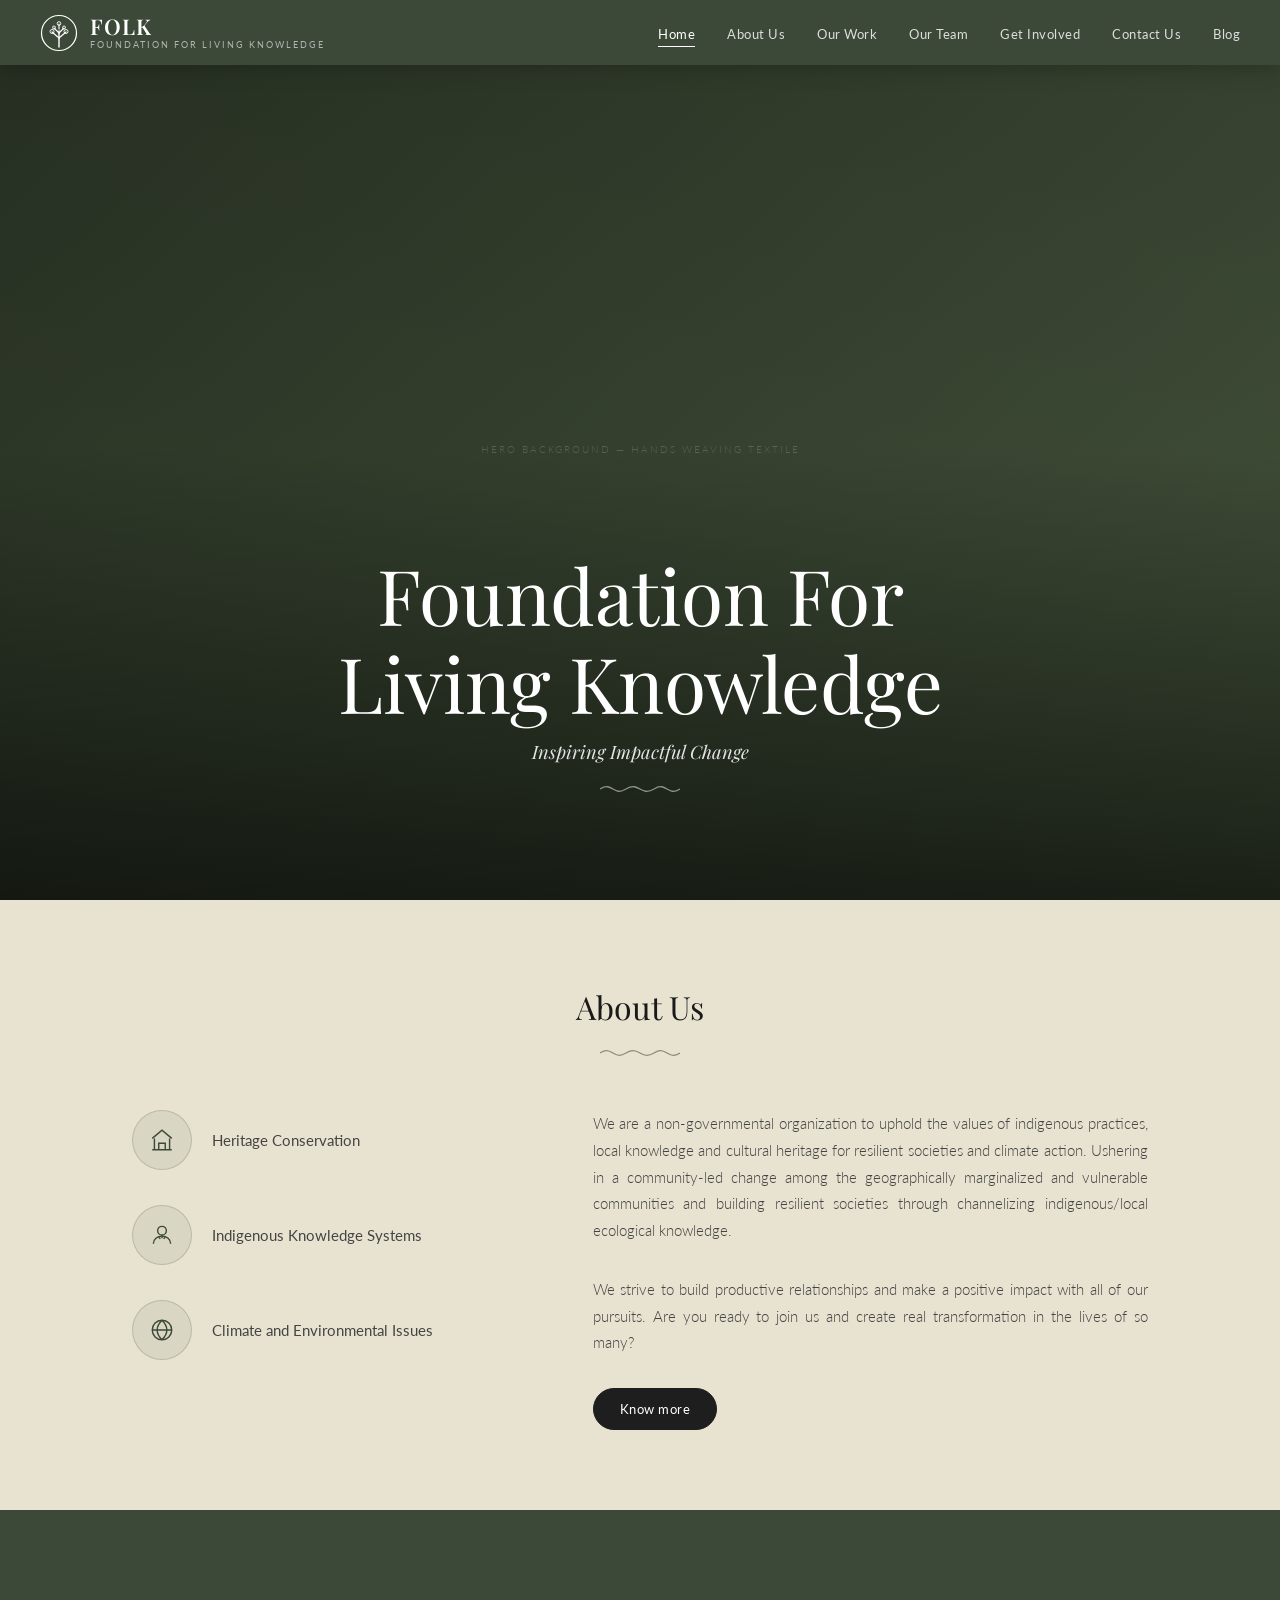
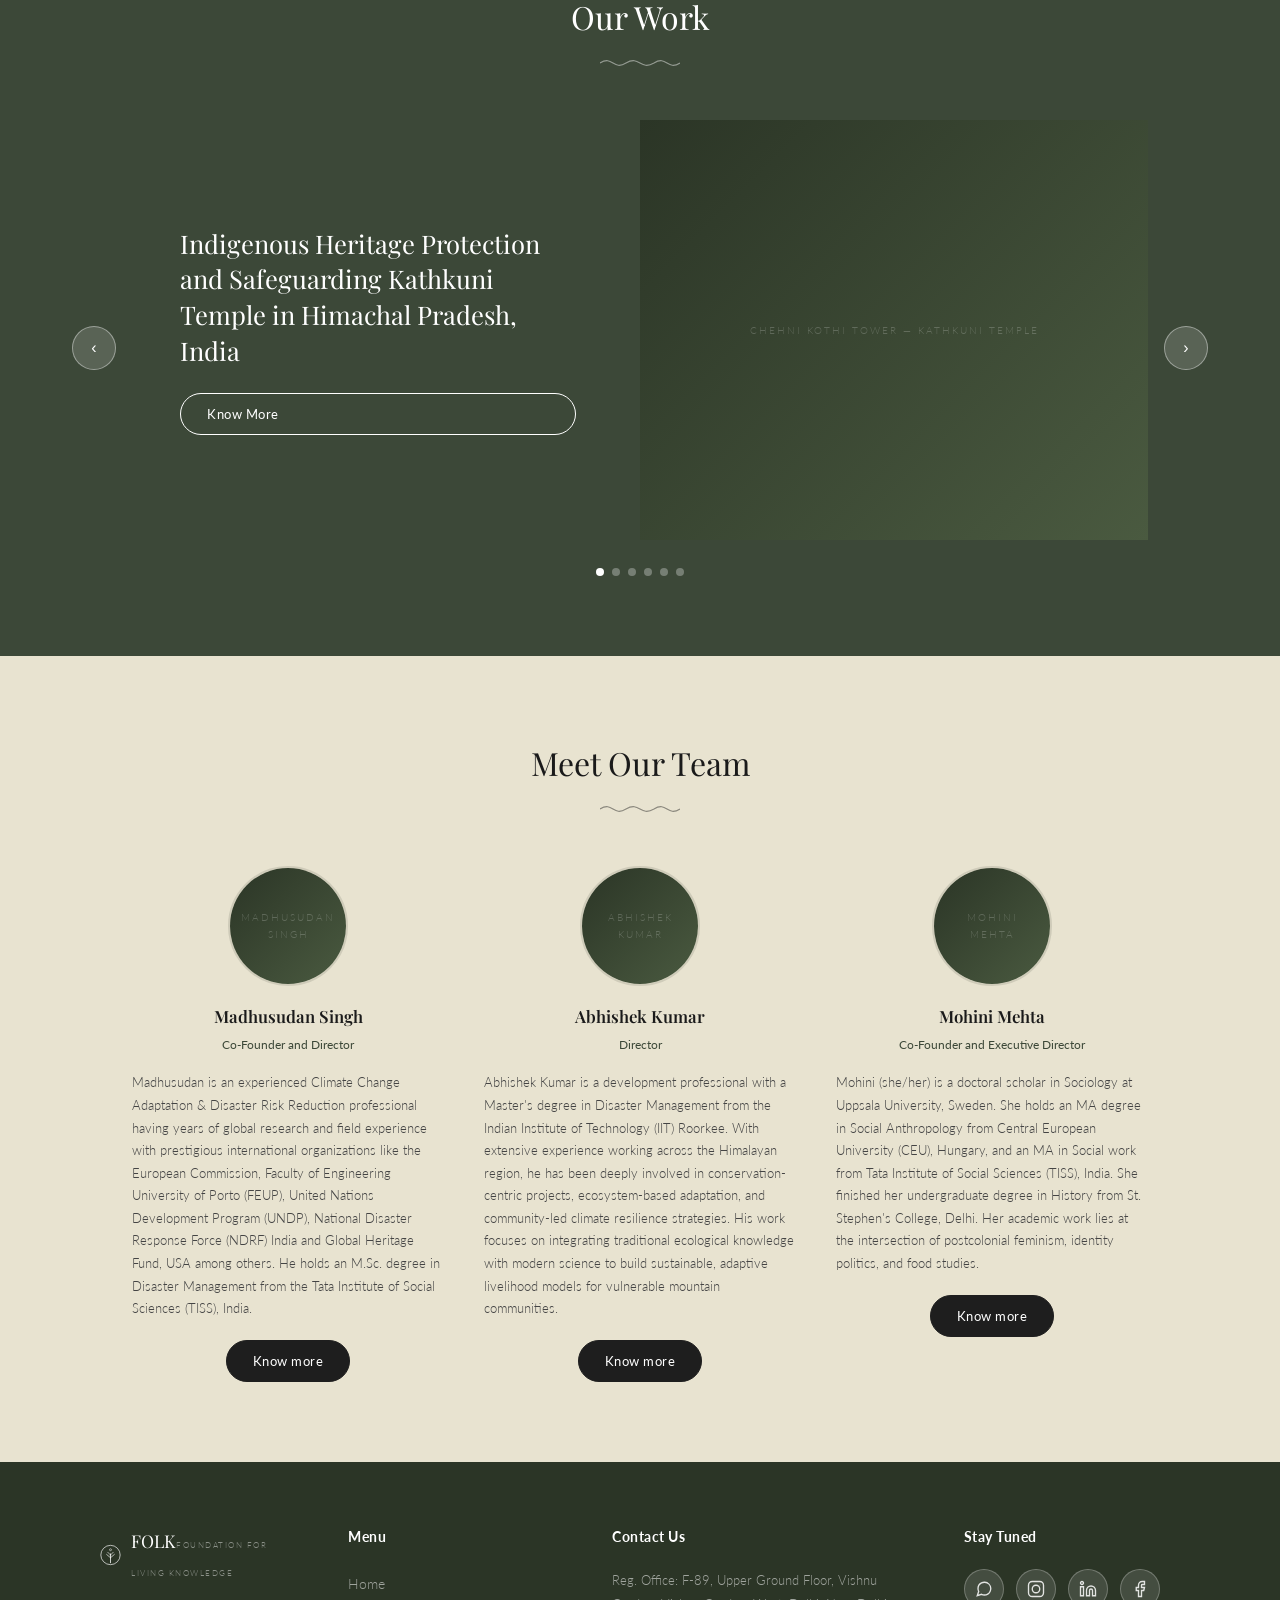
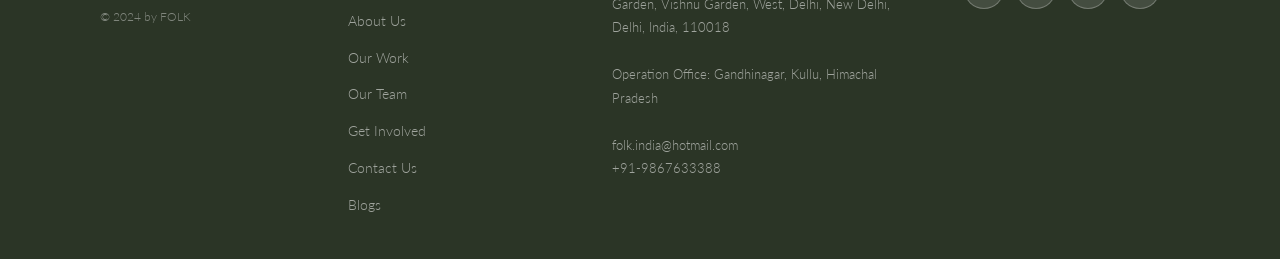
==== commit 613f5391: "Consistency pass: accordion read-more, CSS cleanup, 3 blog post pages - CSS: new variables (--dark-g" ====
--- a/index.html
+++ b/index.html
@@ -59,7 +59,7 @@
 <!-- ABOUT US (cream) -->
 <section class="home-about bg-cream">
   <div class="container">
-    <h2 class="section-title dark" style="font-size:2rem;margin-bottom:0.2rem">About Us</h2>
+    <h2 class="section-title dark">About Us</h2>
     <div class="title-deco" style="color:var(--text-dark)">
       <svg width="80" height="18" viewBox="0 0 80 18" fill="none"><path d="M0 9 C13 1 13 17 26 9 C40 1 40 17 54 9 C67 1 67 17 80 9" stroke="currentColor" stroke-width="1.2" fill="none"/></svg>
     </div>
@@ -87,7 +87,7 @@
       <div class="about-text-col">
         <p>We are a non-governmental organization to uphold the values of indigenous practices, local knowledge and cultural heritage for resilient societies and climate action. Ushering in a community-led change among the geographically marginalized and vulnerable communities and building resilient societies through channelizing indigenous/local ecological knowledge.</p>
         <p>We strive to build productive relationships and make a positive impact with all of our pursuits. Are you ready to join us and create real transformation in the lives of so many?</p>
-        <a href="about.html" class="btn">Know More</a>
+        <a href="about.html" class="btn">Know more</a>
       </div>
     </div>
   </div>
@@ -96,7 +96,7 @@
 <!-- OUR WORK CAROUSEL (dark) -->
 <section class="home-work bg-dark">
   <div class="container">
-    <h2 class="section-title light" style="font-size:2rem;margin-bottom:0.2rem">Our Work</h2>
+    <h2 class="section-title light">Our Work</h2>
     <div class="title-deco" style="color:white">
       <svg width="80" height="18" viewBox="0 0 80 18" fill="none"><path d="M0 9 C13 1 13 17 26 9 C40 1 40 17 54 9 C67 1 67 17 80 9" stroke="white" stroke-width="1.2" fill="none"/></svg>
     </div>
@@ -162,7 +162,7 @@
 <!-- MEET OUR TEAM (cream) -->
 <section class="home-team bg-cream">
   <div class="container">
-    <h2 class="section-title dark" style="font-size:2rem;margin-bottom:0.2rem">Meet Our Team</h2>
+    <h2 class="section-title dark">Meet Our Team</h2>
     <div class="title-deco" style="color:var(--text-dark)">
       <svg width="80" height="18" viewBox="0 0 80 18" fill="none"><path d="M0 9 C13 1 13 17 26 9 C40 1 40 17 54 9 C67 1 67 17 80 9" stroke="currentColor" stroke-width="1.2" fill="none"/></svg>
     </div>
--- a/css/style.css
+++ b/css/style.css
@@ -11,8 +11,13 @@
   --text-dark:  #1a1a1a;
   --text-mid:   #444;
   --text-light: #777;
-  --text-cream: rgba(255,255,255,0.85);
-  --btn:        #1e1e1e;
+  --text-cream:     rgba(255,255,255,0.85);
+  --text-cream-nav: rgba(255,255,255,0.82);
+  --text-cream-hero:rgba(255,255,255,0.88);
+  --text-cream-dim: rgba(255,255,255,0.78);
+  --text-cream-mid: rgba(255,255,255,0.75);
+  --dark-grove:  #313e2b;
+  --btn:         #1e1e1e;
   --nav-h:      65px;
   --serif:      'Playfair Display', Georgia, serif;
   --sans:       'Lato', -apple-system, sans-serif;
@@ -57,6 +62,9 @@
 .nav-links a:hover, .nav-links a.active { color: var(--white); border-bottom-color: var(--white); }
 .nav-toggle { display: none; background: none; border: none; cursor: pointer; padding: 4px; }
 .nav-toggle span { display: block; width: 22px; height: 1.5px; background: var(--white); margin: 5px 0; transition: all var(--ease); }
+.nav-toggle.open span:nth-child(1) { transform: translateY(6.5px) rotate(45deg); }
+.nav-toggle.open span:nth-child(2) { opacity: 0; transform: scaleX(0); }
+.nav-toggle.open span:nth-child(3) { transform: translateY(-6.5px) rotate(-45deg); }
 
 /* ── Buttons ── */
 .btn, .btn-outline-dark, .btn-outline-light {
@@ -81,6 +89,12 @@
 /* ── Section headings ── */
 .section-title {
   font-family: var(--serif); font-weight: 400;
+  font-size: clamp(1.6rem, 3vw, 2rem);
+  text-align: center; margin-bottom: 0.2rem;
+}
+.section-title-sm {
+  font-family: var(--serif); font-weight: 400;
+  font-size: clamp(1.4rem, 2.5vw, 1.8rem);
   text-align: center; margin-bottom: 0.2rem;
 }
 .section-title.light { color: var(--white); }
@@ -92,10 +106,17 @@
 .section-sm { padding: 3.5rem 0; }
 
 /* ── Backgrounds ── */
-.bg-dark   { background: var(--dark); }
-.bg-cream  { background: var(--cream); }
+.bg-dark      { background: var(--dark); }
+.bg-dark-grove{ background: var(--dark-grove); }
+.bg-cream     { background: var(--cream); }
 .bg-cream-light { background: var(--cream-light); }
-.bg-white  { background: var(--white); }
+.bg-white     { background: var(--white); }
+
+/* ── Utility ── */
+.section-padded { padding: 5rem 2rem; }
+.sr-only { position:absolute; width:1px; height:1px; padding:0; margin:-1px; overflow:hidden; clip:rect(0,0,0,0); border:0; }
+.contact-social { margin-top: 2rem; }
+.donate-form { margin-top: 2rem; }
 
 /* ════════════════════════════════════════
    HERO (Homepage)
@@ -207,7 +228,7 @@
 /* Core Values */
 .values-icons { display: flex; justify-content: center; gap: 3.5rem; flex-wrap: wrap; margin-top: 3rem; }
 .value-icon-item { text-align: center; }
-.value-icon-circle { width: 62px; height: 62px; border-radius: 50%; border: 1.5px solid rgba(255,255,255,0.4); display: flex; align-items: center; justify-content: center; margin: 0 auto 0.75rem; }
+.value-icon-circle { width: 60px; height: 60px; border-radius: 50%; border: 1.5px solid rgba(255,255,255,0.4); display: flex; align-items: center; justify-content: center; margin: 0 auto 0.75rem; }
 .value-icon-circle svg { width: 28px; height: 28px; stroke: rgba(255,255,255,0.85); fill: none; stroke-width: 1.3; }
 .value-icon-item span { font-size: 0.8rem; color: rgba(255,255,255,0.8); text-align: center; display: block; max-width: 90px; line-height: 1.4; }
 
@@ -284,9 +305,9 @@
 ════════════════════════════════════════ */
 .gi-hero { position: relative; height: 40vh; min-height: 280px; margin-top: var(--nav-h); overflow: hidden; }
 .gi-hero .img-ph { width: 100%; height: 100%; }
-.gi-section { padding: 4rem 0 3rem; }
+.gi-section { padding: 5rem 0; }
 .gi-icon { width: 60px; height: 60px; margin: 0 auto 1.5rem; }
-.gi-three { display: grid; grid-template-columns: 1fr 1fr 1fr; gap: 0; align-items: start; margin-top: 3rem; }
+.gi-three { display: grid; grid-template-columns: 1fr 1fr 1fr; gap: 0; align-items: start; margin-top: 3rem; max-width: 1100px; margin-left: auto; margin-right: auto; padding: 0 2rem; }
 .gi-col { padding: 0 3rem; text-align: center; }
 .gi-col.center { padding: 0; }
 .gi-col h3 { font-family: var(--serif); font-size: 1.4rem; color: var(--white); font-weight: 400; margin-bottom: 1.25rem; }
@@ -385,6 +406,46 @@
 .blog-post-feature .img-ph { height: 380px; }
 .blog-post-body { font-size: 0.92rem; color: rgba(255,255,255,0.78); line-height: 1.9; }
 .blog-post-body p { margin-bottom: 1.25rem; }
+
+/* ════════════════════════════════════════
+   ACCORDION (Read More inline expand)
+════════════════════════════════════════ */
+.accordion-body {
+  max-height: 0; overflow: hidden;
+  transition: max-height 0.4s ease, opacity 0.3s ease; opacity: 0;
+}
+.accordion-body.open { max-height: 600px; opacity: 1; }
+.accordion-toggle {
+  font-size: 0.85rem; font-weight: 400; letter-spacing: 0.3px;
+  display: inline-flex; align-items: center; gap: 0.35rem;
+  padding-bottom: 2px; border-bottom: 1px solid currentColor;
+  cursor: pointer; background: none;
+  border-top: none; border-left: none; border-right: none;
+  font-family: var(--sans); transition: all var(--ease); margin-top: 0.5rem;
+}
+.accordion-toggle:hover { opacity: 0.7; }
+.accordion-toggle.dark  { color: var(--dark); border-bottom-color: var(--dark); }
+.accordion-toggle.light { color: var(--text-cream); border-bottom-color: rgba(255,255,255,0.5); }
+.toggle-icon { display: inline-block; transition: transform var(--ease); font-style: normal; }
+.accordion-toggle.open .toggle-icon { transform: rotate(180deg); }
+.assoc-card a.read-more, .founder-card a.read-more { margin-top: 0.5rem; }
+
+/* ════════════════════════════════════════
+   BLOG POST — RECENT POSTS
+════════════════════════════════════════ */
+.blog-post-divider { border: none; border-top: 1px solid rgba(255,255,255,0.1); margin: 3rem 0 2rem; }
+.blog-post-recent-title { font-family: var(--serif); font-size: 1.2rem; color: var(--white); font-weight: 400; margin-bottom: 1.5rem; }
+.recent-posts-list { display: flex; flex-direction: column; gap: 1.25rem; }
+.recent-post-item { display: flex; gap: 1rem; align-items: flex-start; }
+.recent-post-thumb { width: 80px; height: 60px; flex-shrink: 0; border-radius: 3px; overflow: hidden; }
+.recent-post-thumb .img-ph { height: 100%; }
+.recent-post-item h4 { font-family: var(--serif); font-size: 0.9rem; font-weight: 400; color: var(--white); line-height: 1.4; margin-bottom: 0.25rem; }
+.recent-post-item .meta-text { font-size: 0.75rem; color: rgba(255,255,255,0.5); }
+.recent-post-item a:hover h4 { color: rgba(255,255,255,0.75); }
+
+/* Blog card as block link */
+.blog-card { display: block; }
+.blog-card-body h3 a { color: inherit; }
 
 /* ════════════════════════════════════════
    SOCIAL ICONS (round)
@@ -449,6 +510,13 @@
   .carousel-btn { display: none; }
   .blog-grid { grid-template-columns: 1fr; }
 }
+@media (max-width: 768px) {
+  .founders-grid { grid-template-columns: 1fr; }
+  .assoc-grid { grid-template-columns: 1fr 1fr; }
+  .blog-grid { grid-template-columns: 1fr; }
+  .contact-body { grid-template-columns: 1fr; }
+  .support-grid { grid-template-columns: 1fr; }
+}
 @media (max-width: 640px) {
   .navbar { padding: 0 1.25rem; }
   .nav-links { display: none; flex-direction: column; position: fixed; top: var(--nav-h); left: 0; right: 0; background: var(--dark); padding: 1.5rem 2rem; gap: 0; }
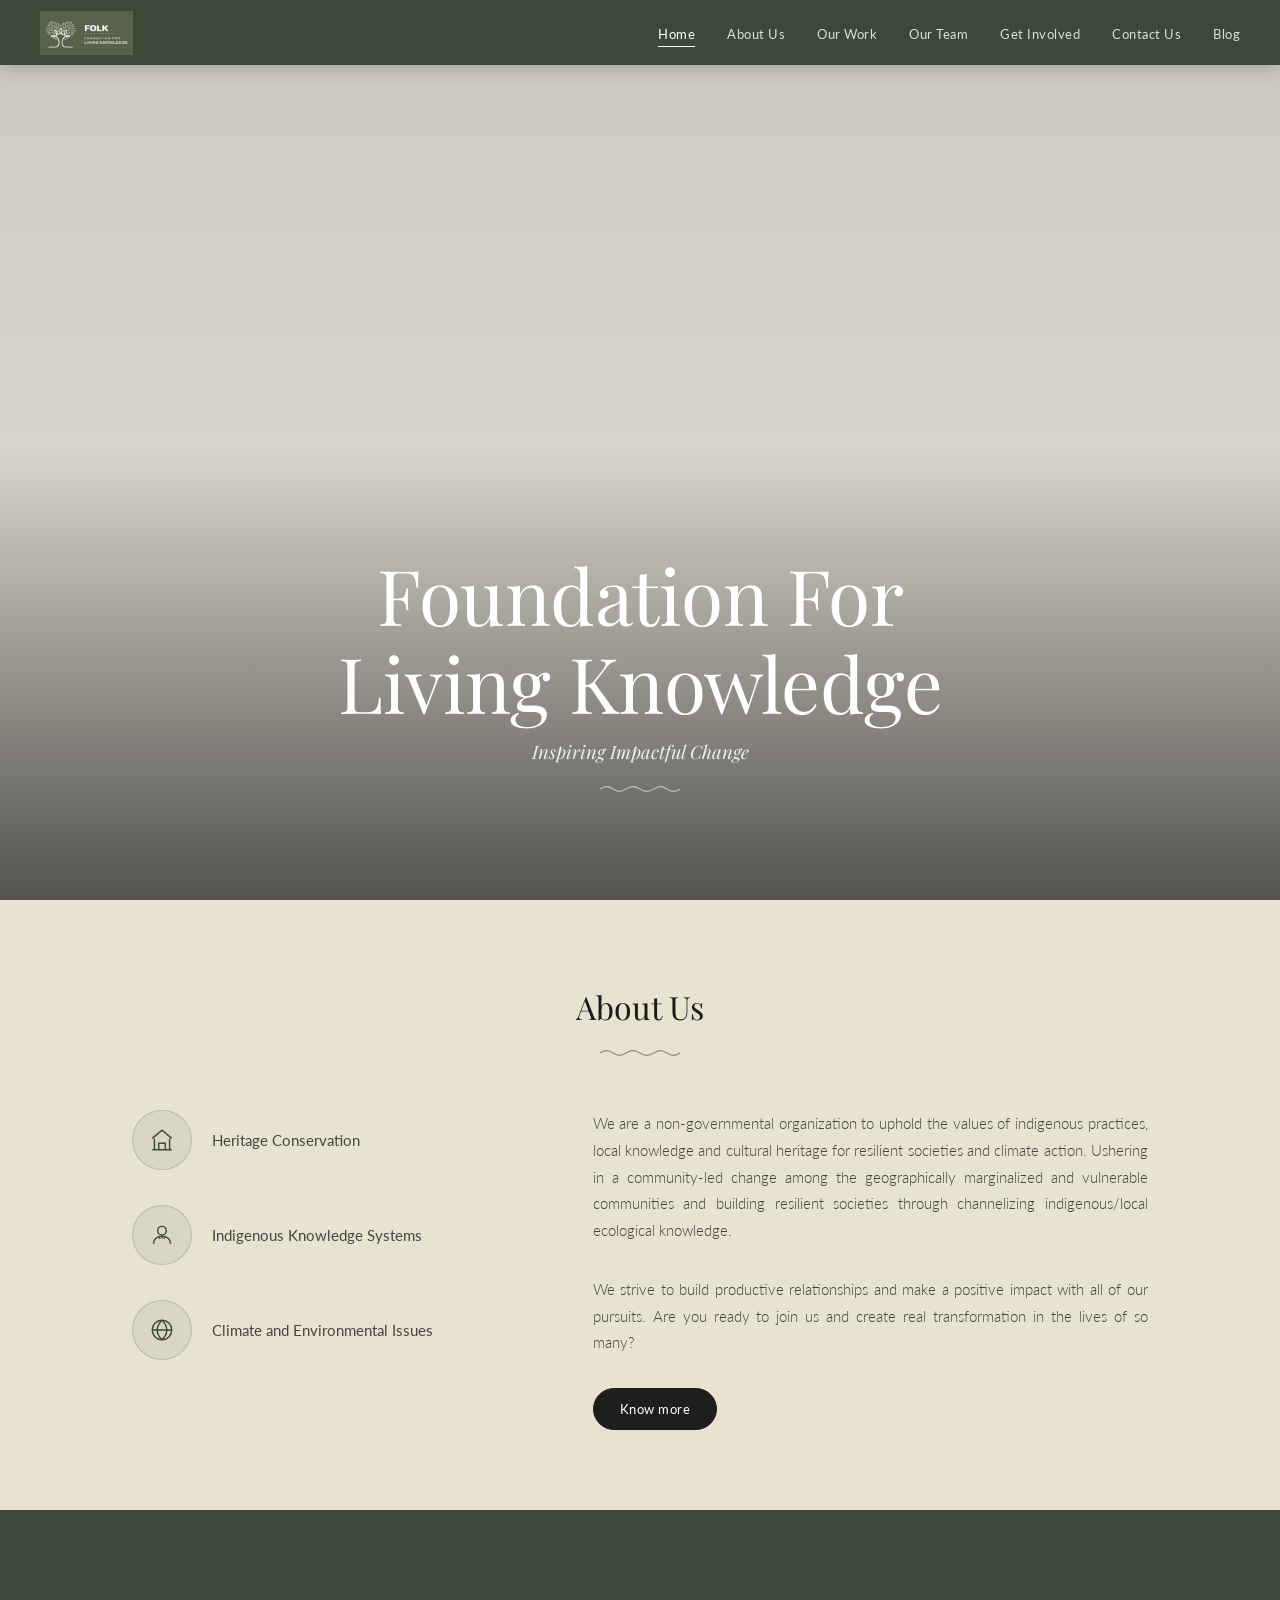
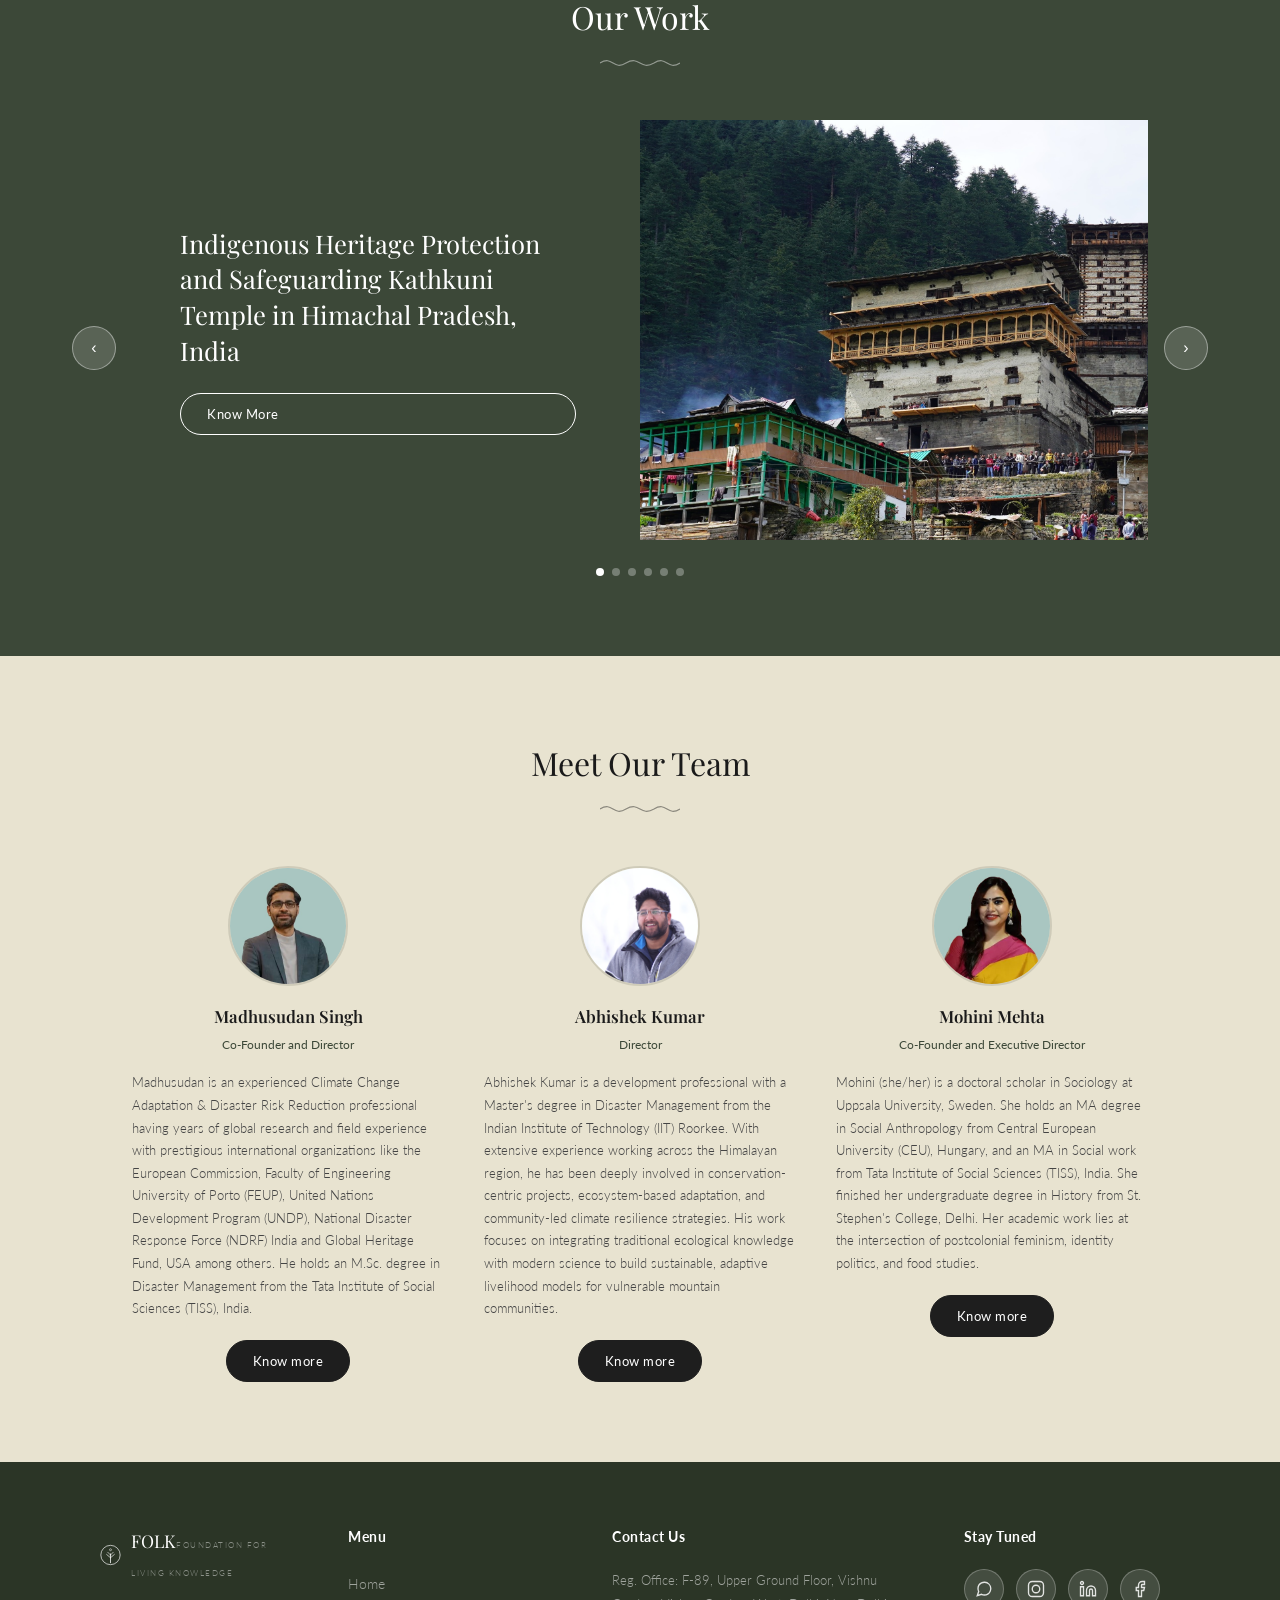
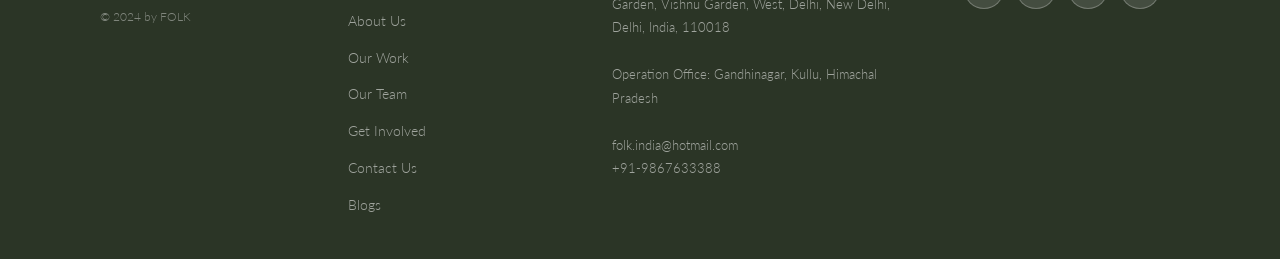
==== commit 830c9661: "Add real media: hero video, logo, team photos, and field images across all pages Replace all .img-ph" ====
--- a/index.html
+++ b/index.html
@@ -12,24 +12,7 @@
 <!-- NAVBAR -->
 <nav class="navbar">
   <a href="index.html" class="logo">
-    <svg class="logo-icon" width="38" height="38" viewBox="0 0 38 38" fill="none" xmlns="http://www.w3.org/2000/svg">
-      <circle cx="19" cy="19" r="17.5" stroke="white" stroke-width="1.2"/>
-      <line x1="19" y1="33" x2="19" y2="17" stroke="white" stroke-width="1.4" stroke-linecap="round"/>
-      <line x1="19" y1="24" x2="12" y2="18" stroke="white" stroke-width="1.2" stroke-linecap="round"/>
-      <line x1="19" y1="24" x2="26" y2="18" stroke="white" stroke-width="1.2" stroke-linecap="round"/>
-      <line x1="19" y1="19" x2="14" y2="14" stroke="white" stroke-width="1.1" stroke-linecap="round"/>
-      <line x1="19" y1="19" x2="24" y2="14" stroke="white" stroke-width="1.1" stroke-linecap="round"/>
-      <line x1="19" y1="15" x2="19" y2="10" stroke="white" stroke-width="1.1" stroke-linecap="round"/>
-      <circle cx="12" cy="17.5" r="2" stroke="white" stroke-width="0.9"/>
-      <circle cx="26" cy="17.5" r="2" stroke="white" stroke-width="0.9"/>
-      <circle cx="14" cy="13.5" r="1.5" stroke="white" stroke-width="0.9"/>
-      <circle cx="24" cy="13.5" r="1.5" stroke="white" stroke-width="0.9"/>
-      <circle cx="19" cy="9.5" r="1.8" stroke="white" stroke-width="0.9"/>
-    </svg>
-    <div class="logo-text">
-      <span class="folk-name">FOLK</span>
-      <span class="folk-sub">Foundation For Living Knowledge</span>
-    </div>
+    <img src="images/logo-white.jpg" alt="FOLK — Foundation For Living Knowledge" class="logo-img" />
   </a>
   <button class="nav-toggle" aria-label="Menu"><span></span><span></span><span></span></button>
   <ul class="nav-links">
@@ -45,7 +28,7 @@
 
 <!-- HERO -->
 <section class="hero">
-  <div class="img-ph" data-img="Hero background — hands weaving textile" style="position:absolute;inset:0"></div>
+  <video class="hero-video" autoplay muted loop playsinline><source src="images/hero-video.mp4" type="video/mp4"></video>
   <div class="hero-overlay"></div>
   <div class="hero-content">
     <h1>Foundation For<br>Living Knowledge</h1>
@@ -109,7 +92,7 @@
             <h3>Indigenous Heritage Protection and Safeguarding Kathkuni Temple in Himachal Pradesh, India</h3>
             <a href="our-work.html" class="btn-outline-light btn">Know More</a>
           </div>
-          <div class="img-ph slide-img-ph" data-img="Chehni Kothi Tower — Kathkuni temple"></div>
+          <img class="site-img slide-img-ph" src="images/work-temple.jpg" alt="Kathkuni temple — Chehni village, Himachal Pradesh" />
         </div>
 
         <div class="carousel-slide">
@@ -117,7 +100,7 @@
             <h3>Disaster in Himachal Pradesh and Kerala: Rescue, Relief, and Assessment</h3>
             <a href="our-work.html" class="btn-outline-light btn">Know More</a>
           </div>
-          <div class="img-ph slide-img-ph" data-img="Disaster response — HP & Kerala"></div>
+          <img class="site-img slide-img-ph" src="images/work-collapse.png" alt="Disaster response — Himachal Pradesh and Kerala" />
         </div>
 
         <div class="carousel-slide">
@@ -125,7 +108,7 @@
             <h3>Impact Assessment of Floods on Heritage, Himachal Pradesh</h3>
             <a href="our-work.html" class="btn-outline-light btn">Know More</a>
           </div>
-          <div class="img-ph slide-img-ph" data-img="Cultural impact assessment"></div>
+          <img class="site-img slide-img-ph" src="images/work-flood-damage.jpg" alt="Flood impact assessment — Himachal Pradesh heritage" />
         </div>
 
         <div class="carousel-slide">
@@ -133,7 +116,7 @@
             <h3>School Safety Programs: Kullu, Himachal Pradesh</h3>
             <a href="our-work.html" class="btn-outline-light btn">Know More</a>
           </div>
-          <div class="img-ph slide-img-ph" data-img="School safety program"></div>
+          <img class="site-img slide-img-ph" src="images/work-community.jpg" alt="School safety program — Kullu, Himachal Pradesh" />
         </div>
 
         <div class="carousel-slide">
@@ -141,7 +124,7 @@
             <h3>Mapping of Natural Water Sources, Himachal Pradesh</h3>
             <a href="our-work.html" class="btn-outline-light btn">Know More</a>
           </div>
-          <div class="img-ph slide-img-ph" data-img="Water sources mapping"></div>
+          <img class="site-img slide-img-ph" src="images/work-spring.jpg" alt="Traditional water source — Himachal Pradesh" />
         </div>
 
         <div class="carousel-slide">
@@ -149,7 +132,7 @@
             <h3>Documentation of Traditional Knowledge System</h3>
             <a href="our-work.html" class="btn-outline-light btn">Know More</a>
           </div>
-          <div class="img-ph slide-img-ph" data-img="Traditional crafts documentation"></div>
+          <img class="site-img slide-img-ph" src="images/work-weaving.jpg" alt="Traditional craft documentation" />
         </div>
 
       </div>
@@ -168,21 +151,21 @@
     </div>
     <div class="home-team-grid">
       <div class="home-team-card">
-        <div class="team-photo-ph"><div class="img-ph" data-img="Madhusudan Singh"></div></div>
+        <div class="team-photo-ph"><img class="site-img" src="images/team-madhu.jpg" alt="Madhusudan Singh" /></div>
         <h3>Madhusudan Singh</h3>
         <p class="team-role">Co-Founder and Director</p>
         <p class="team-bio">Madhusudan is an experienced Climate Change Adaptation &amp; Disaster Risk Reduction professional having years of global research and field experience with prestigious international organizations like the European Commission, Faculty of Engineering University of Porto (FEUP), United Nations Development Program (UNDP), National Disaster Response Force (NDRF) India and Global Heritage Fund, USA among others. He holds an M.Sc. degree in Disaster Management from the Tata Institute of Social Sciences (TISS), India.</p>
         <a href="our-team.html" class="btn">Know more</a>
       </div>
       <div class="home-team-card">
-        <div class="team-photo-ph"><div class="img-ph" data-img="Abhishek Kumar"></div></div>
+        <div class="team-photo-ph"><img class="site-img" src="images/team-abhishek.jpg" alt="Abhishek Kumar" /></div>
         <h3>Abhishek Kumar</h3>
         <p class="team-role">Director</p>
         <p class="team-bio">Abhishek Kumar is a development professional with a Master's degree in Disaster Management from the Indian Institute of Technology (IIT) Roorkee. With extensive experience working across the Himalayan region, he has been deeply involved in conservation-centric projects, ecosystem-based adaptation, and community-led climate resilience strategies. His work focuses on integrating traditional ecological knowledge with modern science to build sustainable, adaptive livelihood models for vulnerable mountain communities.</p>
         <a href="our-team.html" class="btn">Know more</a>
       </div>
       <div class="home-team-card">
-        <div class="team-photo-ph"><div class="img-ph" data-img="Mohini Mehta"></div></div>
+        <div class="team-photo-ph"><img class="site-img" src="images/team-mohini.jpg" alt="Mohini Mehta" /></div>
         <h3>Mohini Mehta</h3>
         <p class="team-role">Co-Founder and Executive Director</p>
         <p class="team-bio">Mohini (she/her) is a doctoral scholar in Sociology at Uppsala University, Sweden. She holds an MA degree in Social Anthropology from Central European University (CEU), Hungary, and an MA in Social work from Tata Institute of Social Sciences (TISS), India. She finished her undergraduate degree in History from St. Stephen's College, Delhi. Her academic work lies at the intersection of postcolonial feminism, identity politics, and food studies.</p>
--- a/css/style.css
+++ b/css/style.css
@@ -486,6 +486,11 @@
 .page-hero-plain .deco { margin: 0.75rem auto; }
 .page-hero-plain p { font-size: 0.92rem; color: rgba(255,255,255,0.75); max-width: 600px; margin: 0.75rem auto 0; }
 
+/* ── Real Images & Video ── */
+.site-img { width: 100%; height: 100%; object-fit: cover; display: block; }
+.hero-video { position: absolute; inset: 0; width: 100%; height: 100%; object-fit: cover; z-index: 0; }
+.logo-img { height: 44px; width: auto; display: block; }
+
 /* ════════════════════════════════════════
    RESPONSIVE
 ════════════════════════════════════════ */
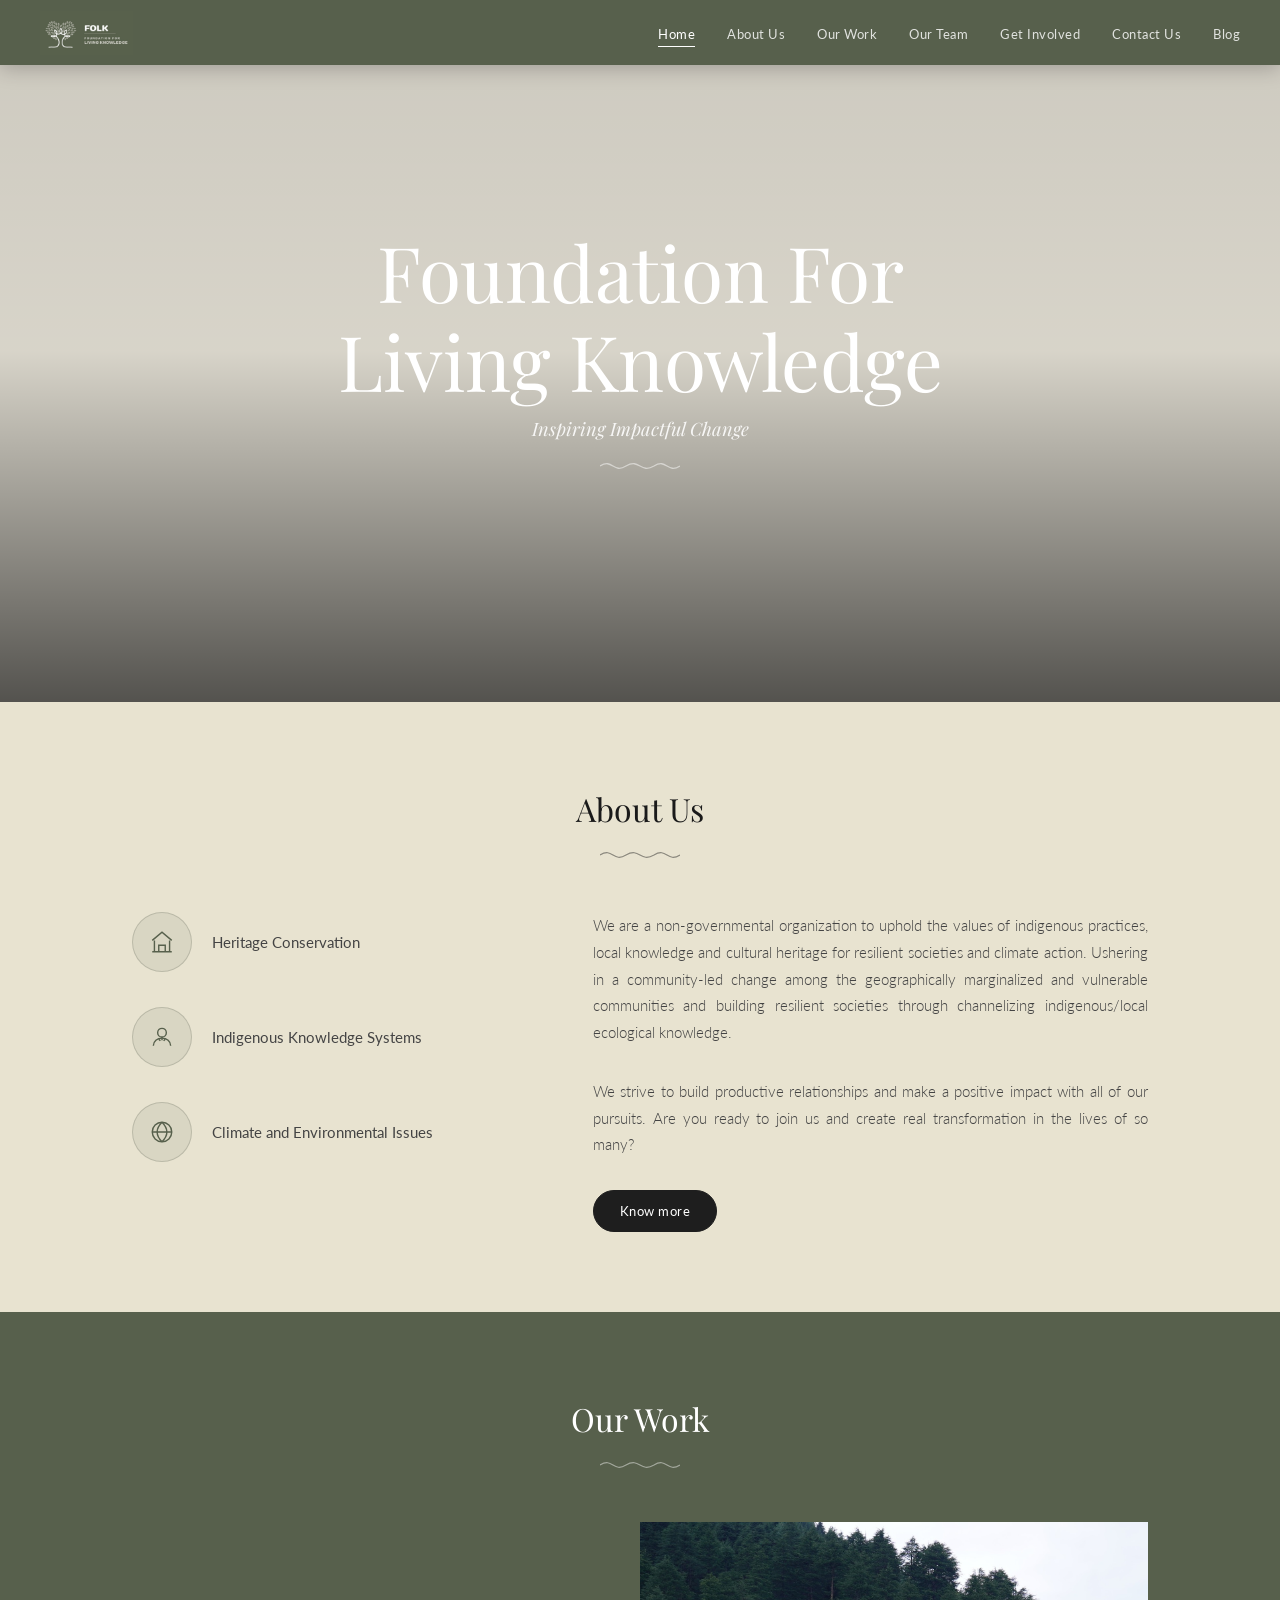
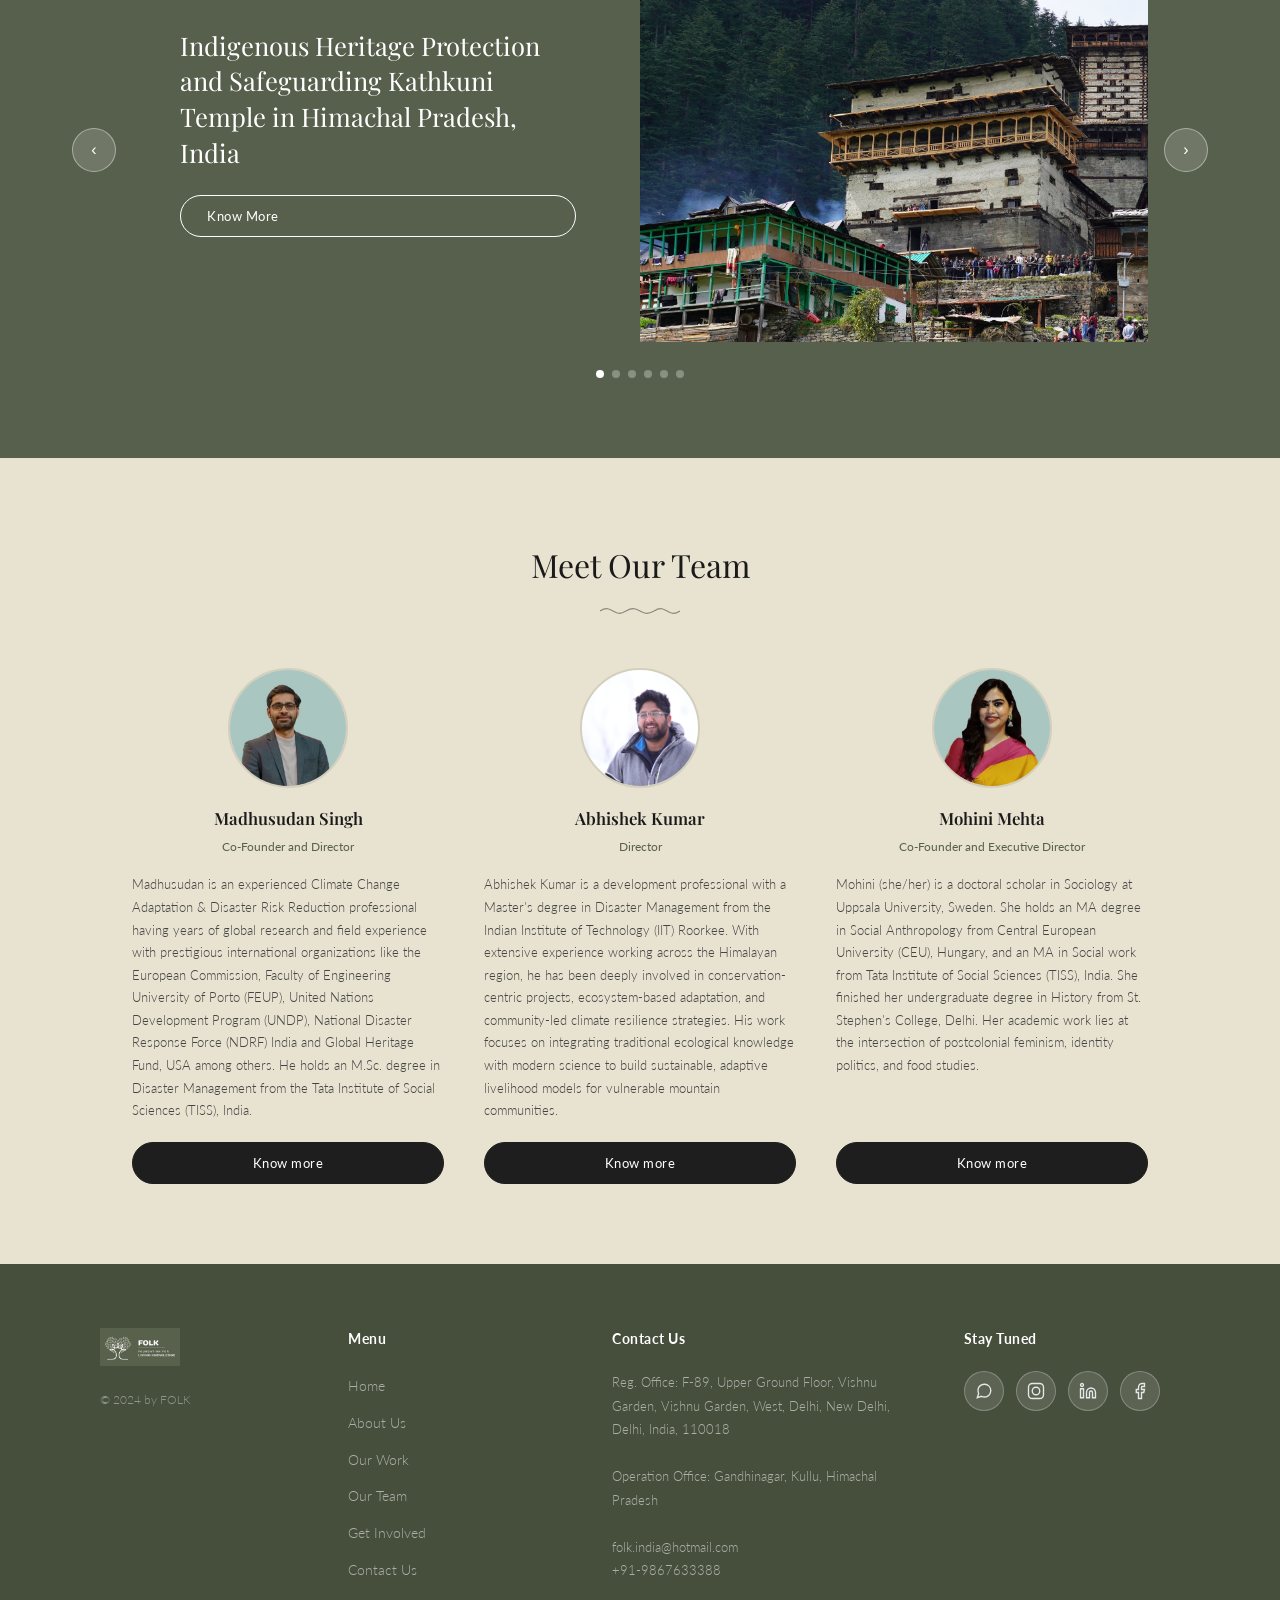
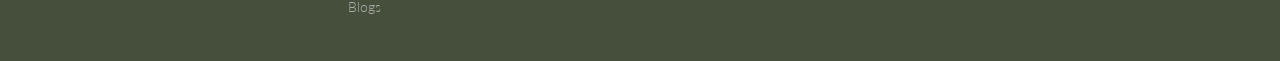
==== commit 4646e12a: "Fix brand color, hero height, button alignment, and footer logo - Color: --dark corrected to exact l" ====
--- a/index.html
+++ b/index.html
@@ -179,10 +179,7 @@
 <footer class="footer">
   <div class="footer-inner">
     <div class="footer-brand">
-      <div class="logo-sm">
-        <svg width="30" height="30" viewBox="0 0 38 38" fill="none"><circle cx="19" cy="19" r="17.5" stroke="white" stroke-width="1.2"/><line x1="19" y1="33" x2="19" y2="17" stroke="white" stroke-width="1.4" stroke-linecap="round"/><line x1="19" y1="24" x2="12" y2="18" stroke="white" stroke-width="1.2" stroke-linecap="round"/><line x1="19" y1="24" x2="26" y2="18" stroke="white" stroke-width="1.2" stroke-linecap="round"/><line x1="19" y1="19" x2="14" y2="14" stroke="white" stroke-width="1.1" stroke-linecap="round"/><line x1="19" y1="19" x2="24" y2="14" stroke="white" stroke-width="1.1" stroke-linecap="round"/><circle cx="19" cy="9.5" r="1.8" stroke="white" stroke-width="0.9"/></svg>
-        <div class="logo-text-sm"><span class="folk-name">FOLK</span><span class="folk-sub">Foundation For Living Knowledge</span></div>
-      </div>
+      <div class="logo-sm"><img src="images/logo-white.jpg" alt="FOLK — Foundation For Living Knowledge" class="logo-img-sm" /></div>
       <p class="copy">© 2024 by FOLK</p>
     </div>
     <div class="footer-col">
--- a/css/style.css
+++ b/css/style.css
@@ -2,9 +2,9 @@
 
 /* ── Variables ── */
 :root {
-  --dark:       #3c4838;
-  --dark-deep:  #2b3526;
-  --dark-mid:   #4a5a40;
+  --dark:       #57604c;
+  --dark-deep:  #464e3c;
+  --dark-mid:   #68705a;
   --cream:      #e8e3d0;
   --cream-light:#f0ece0;
   --white:      #ffffff;
@@ -16,7 +16,8 @@
   --text-cream-hero:rgba(255,255,255,0.88);
   --text-cream-dim: rgba(255,255,255,0.78);
   --text-cream-mid: rgba(255,255,255,0.75);
-  --dark-grove:  #313e2b;
+  --dark-grove:  #4d5542;
+  --leaf-green:  #78a258;
   --btn:         #1e1e1e;
   --nav-h:      65px;
   --serif:      'Playfair Display', Georgia, serif;
@@ -122,9 +123,8 @@
    HERO (Homepage)
 ════════════════════════════════════════ */
 .hero {
-  position: relative; height: 100vh; min-height: 600px;
-  display: flex; align-items: flex-end; justify-content: center;
-  padding-bottom: 8%;
+  position: relative; height: 78vh; min-height: 500px;
+  display: flex; align-items: center; justify-content: center;
   overflow: hidden;
 }
 .hero .img-ph { position: absolute; inset: 0; z-index: 0; }
@@ -191,12 +191,12 @@
 ════════════════════════════════════════ */
 .home-team { padding: 5rem 0; }
 .home-team-grid { display: grid; grid-template-columns: repeat(3, 1fr); gap: 2.5rem; margin-top: 3rem; }
-.home-team-card { text-align: center; }
-.team-photo-ph { width: 120px; height: 120px; border-radius: 50%; margin: 0 auto 1rem; border: 2px solid rgba(60,72,56,0.15); overflow: hidden; }
+.home-team-card { text-align: center; display: flex; flex-direction: column; }
+.team-photo-ph { width: 120px; height: 120px; border-radius: 50%; margin: 0 auto 1rem; border: 2px solid rgba(87,96,76,0.15); overflow: hidden; }
 .team-photo-ph .img-ph { width: 100%; height: 100%; }
 .home-team-card h3 { font-family: var(--serif); font-size: 1.05rem; font-weight: 600; color: var(--text-dark); margin-bottom: 0.2rem; }
 .team-role { font-size: 0.78rem; color: var(--dark); font-weight: 400; margin-bottom: 1rem; text-transform: none; letter-spacing: 0; }
-.team-bio { font-size: 0.83rem; color: var(--text-mid); line-height: 1.7; margin-bottom: 1.25rem; text-align: left; }
+.team-bio { font-size: 0.83rem; color: var(--text-mid); line-height: 1.7; margin-bottom: 1.25rem; text-align: left; flex: 1; }
 
 /* ════════════════════════════════════════
    ABOUT PAGE
@@ -466,10 +466,11 @@
 ════════════════════════════════════════ */
 .footer { background: var(--dark-deep); padding: 4rem 2.5rem 2rem; color: rgba(255,255,255,0.65); }
 .footer-inner { max-width: 1080px; margin: 0 auto; display: grid; grid-template-columns: 200px 1fr 1.4fr 1fr; gap: 3rem; align-items: start; }
-.footer-brand .logo-sm { display: flex; align-items: center; gap: 10px; margin-bottom: 1.5rem; }
+.footer-brand .logo-sm { margin-bottom: 1.5rem; }
 .footer-brand .logo-text-sm .folk-name { font-family: var(--serif); color: var(--white); font-size: 1.1rem; }
 .footer-brand .logo-text-sm .folk-sub  { font-size: 0.48rem; color: rgba(255,255,255,0.45); letter-spacing: 1.5px; text-transform: uppercase; }
 .footer-brand .copy { font-size: 0.75rem; color: rgba(255,255,255,0.4); }
+.logo-img-sm { height: 38px; width: auto; display: block; }
 .footer-col h4 { font-family: var(--sans); font-size: 0.85rem; font-weight: 700; color: var(--white); margin-bottom: 1.25rem; letter-spacing: 0.5px; }
 .footer-col ul li { margin-bottom: 0.6rem; }
 .footer-col ul a { font-size: 0.85rem; color: rgba(255,255,255,0.55); transition: color var(--ease); }
